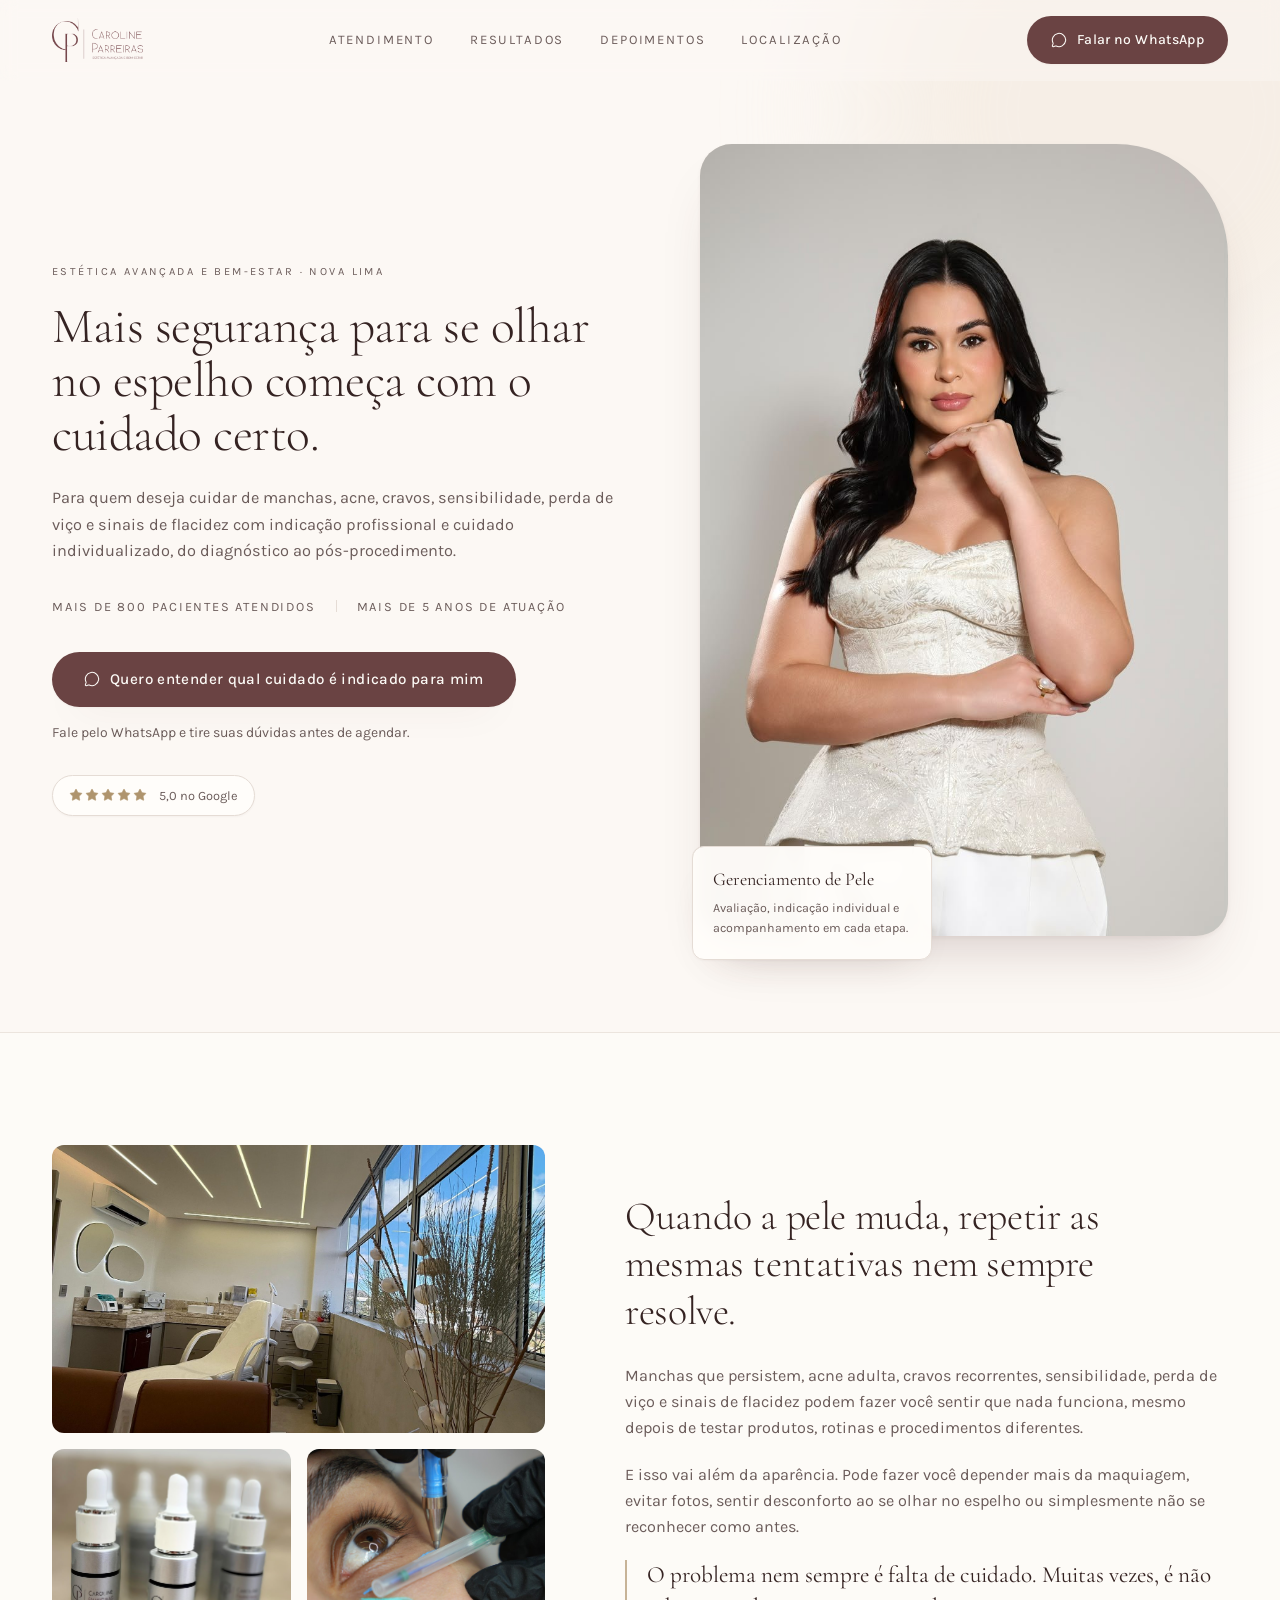
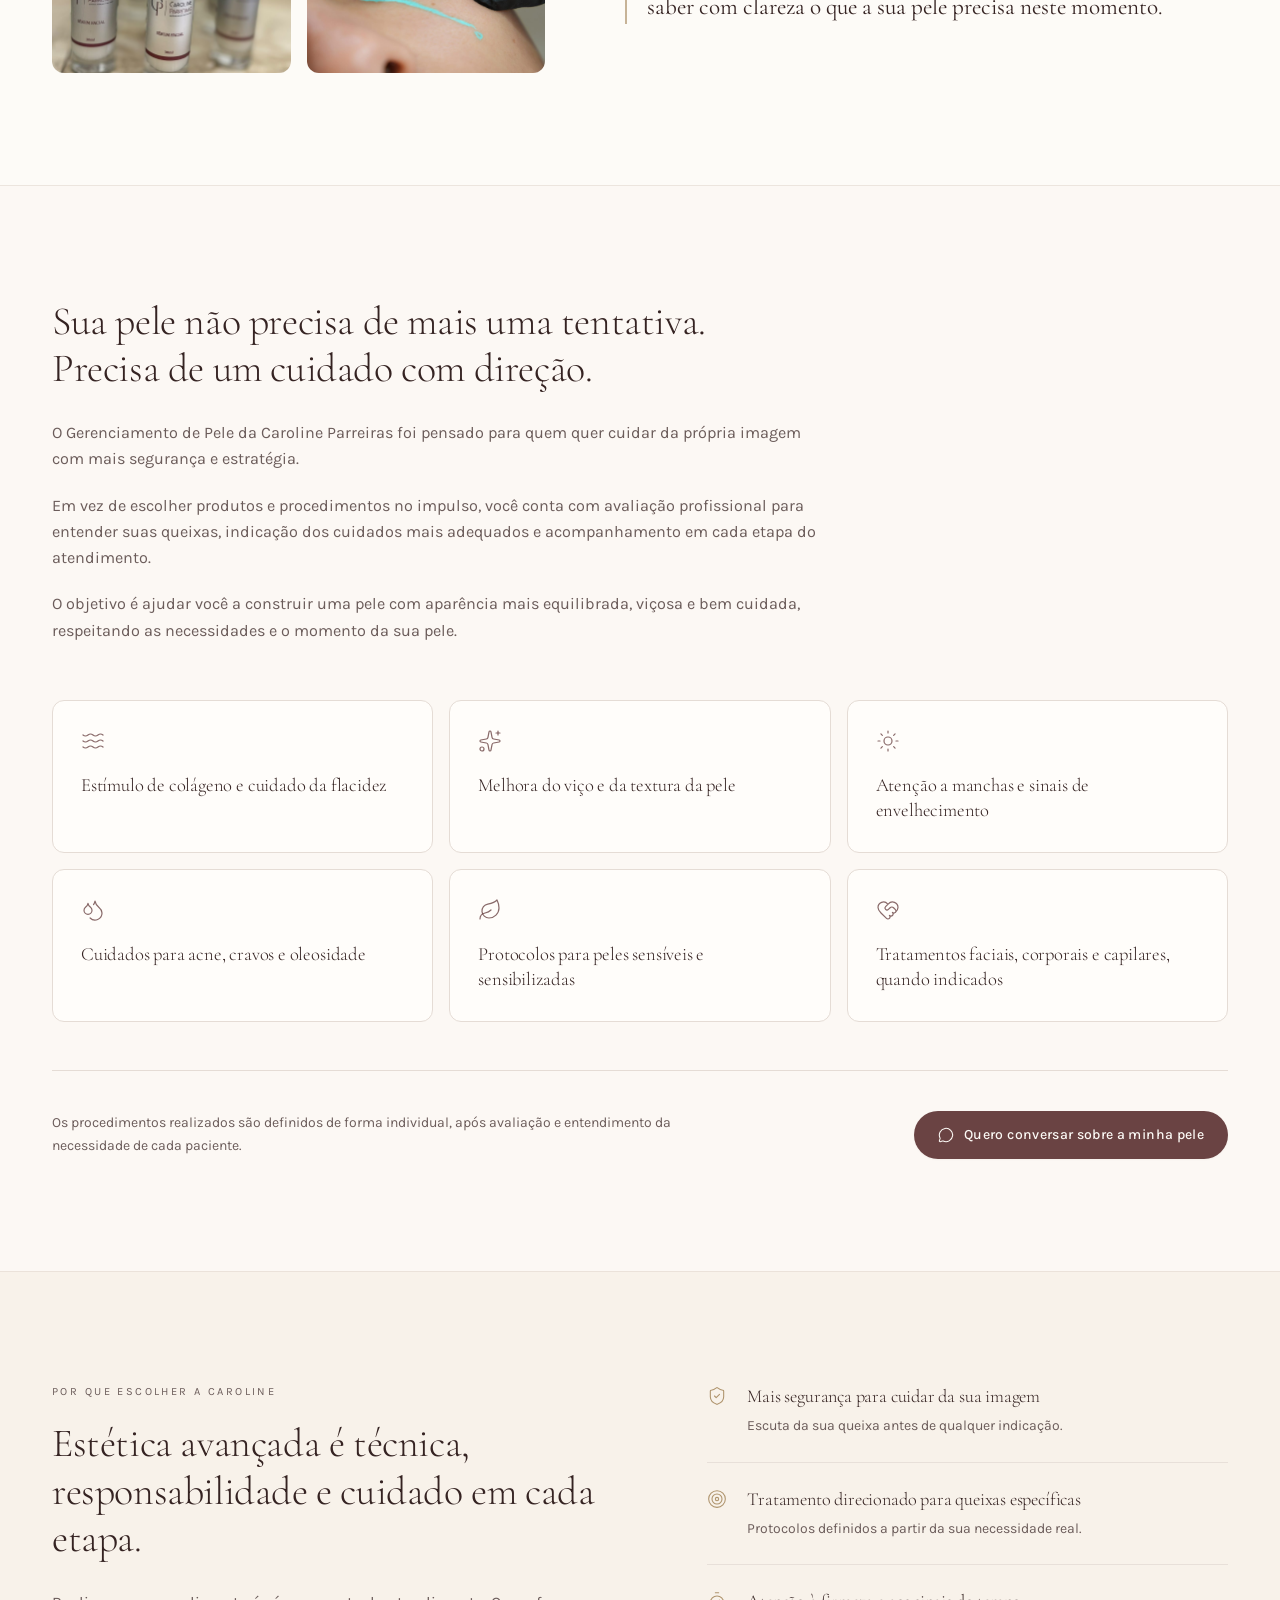
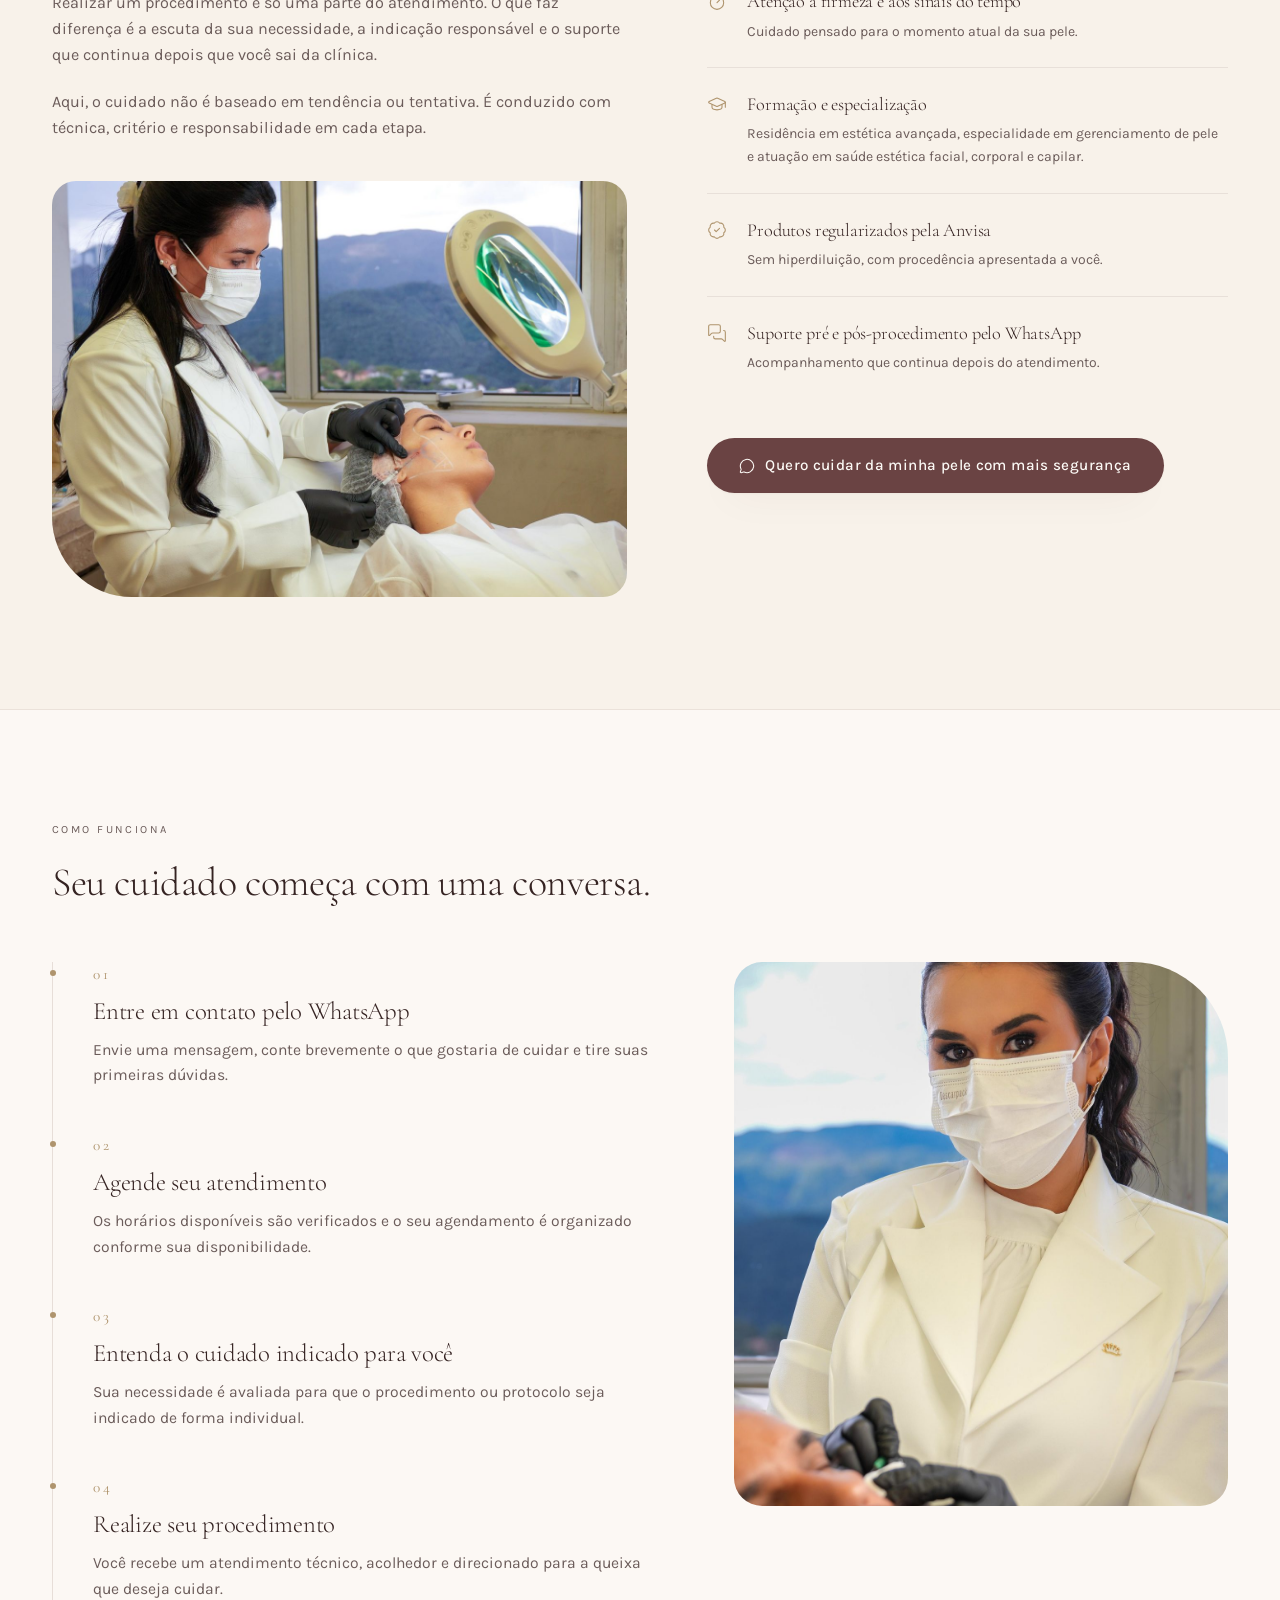
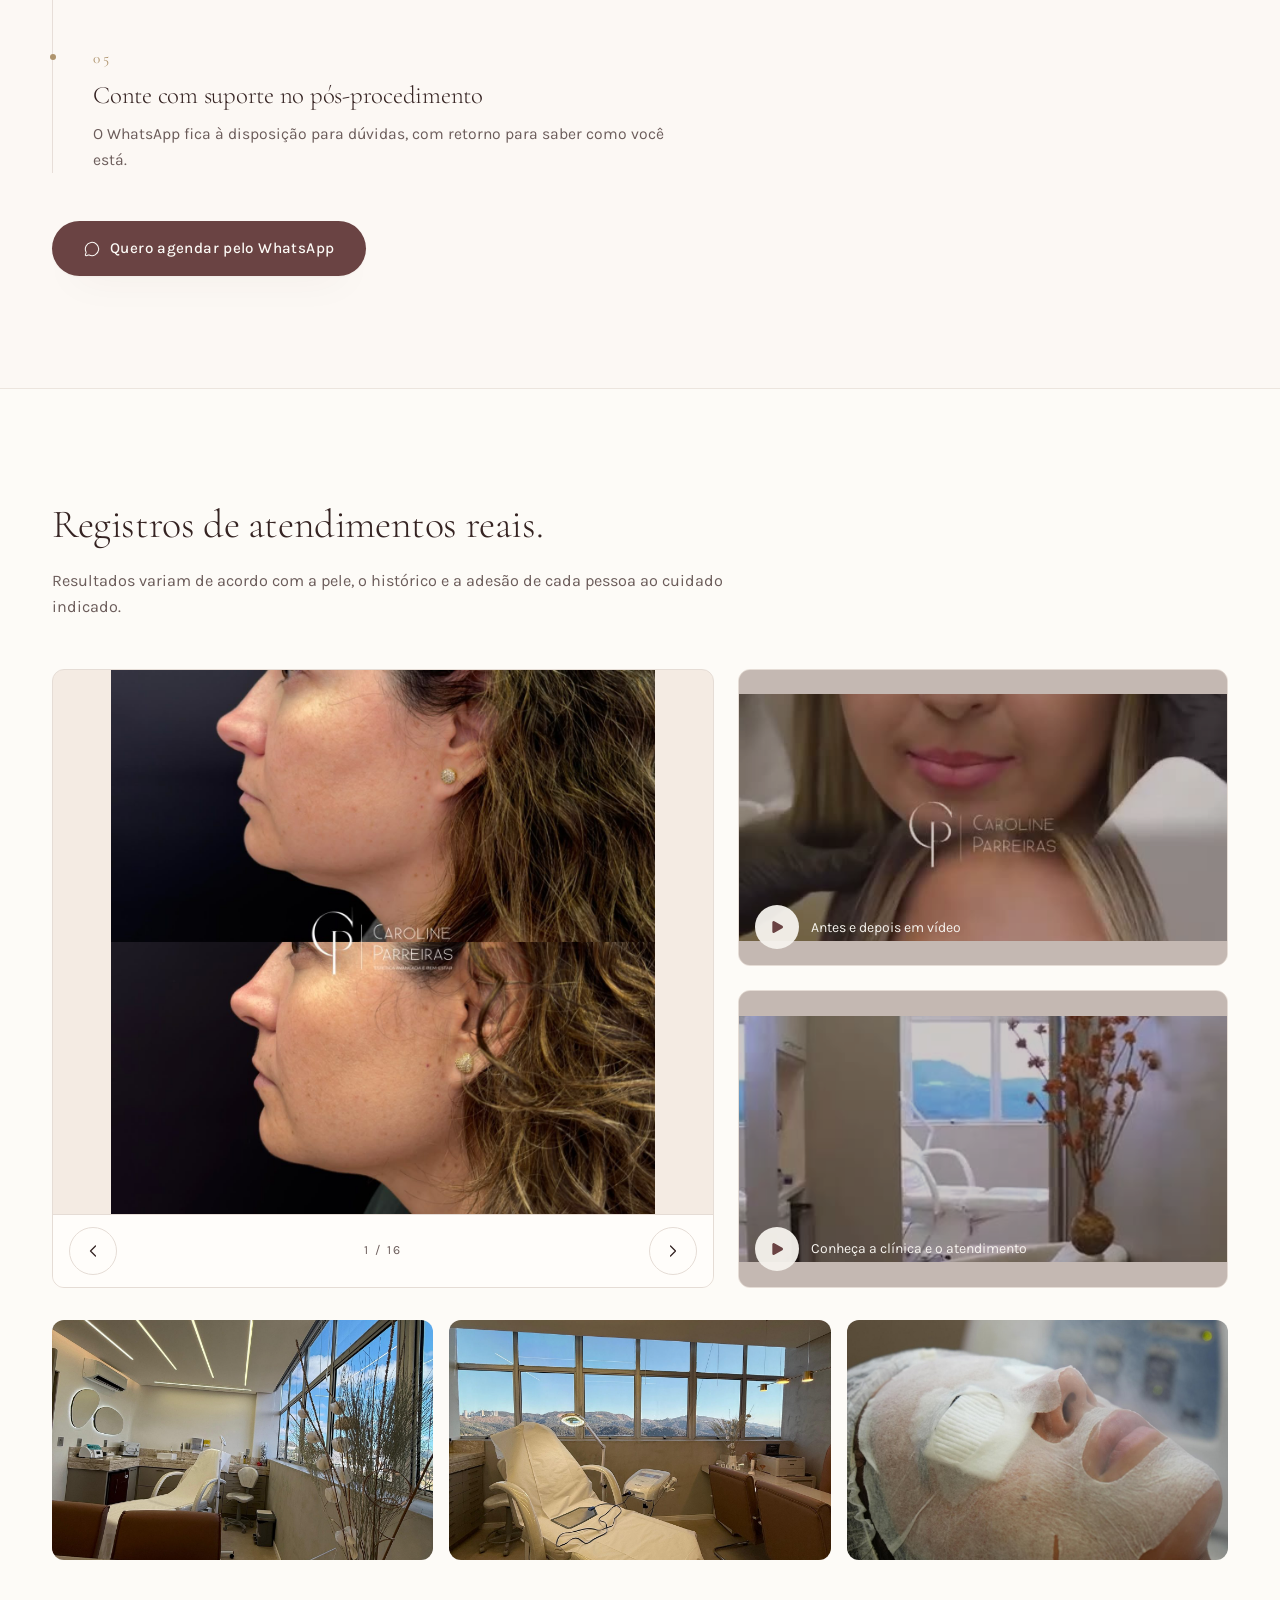
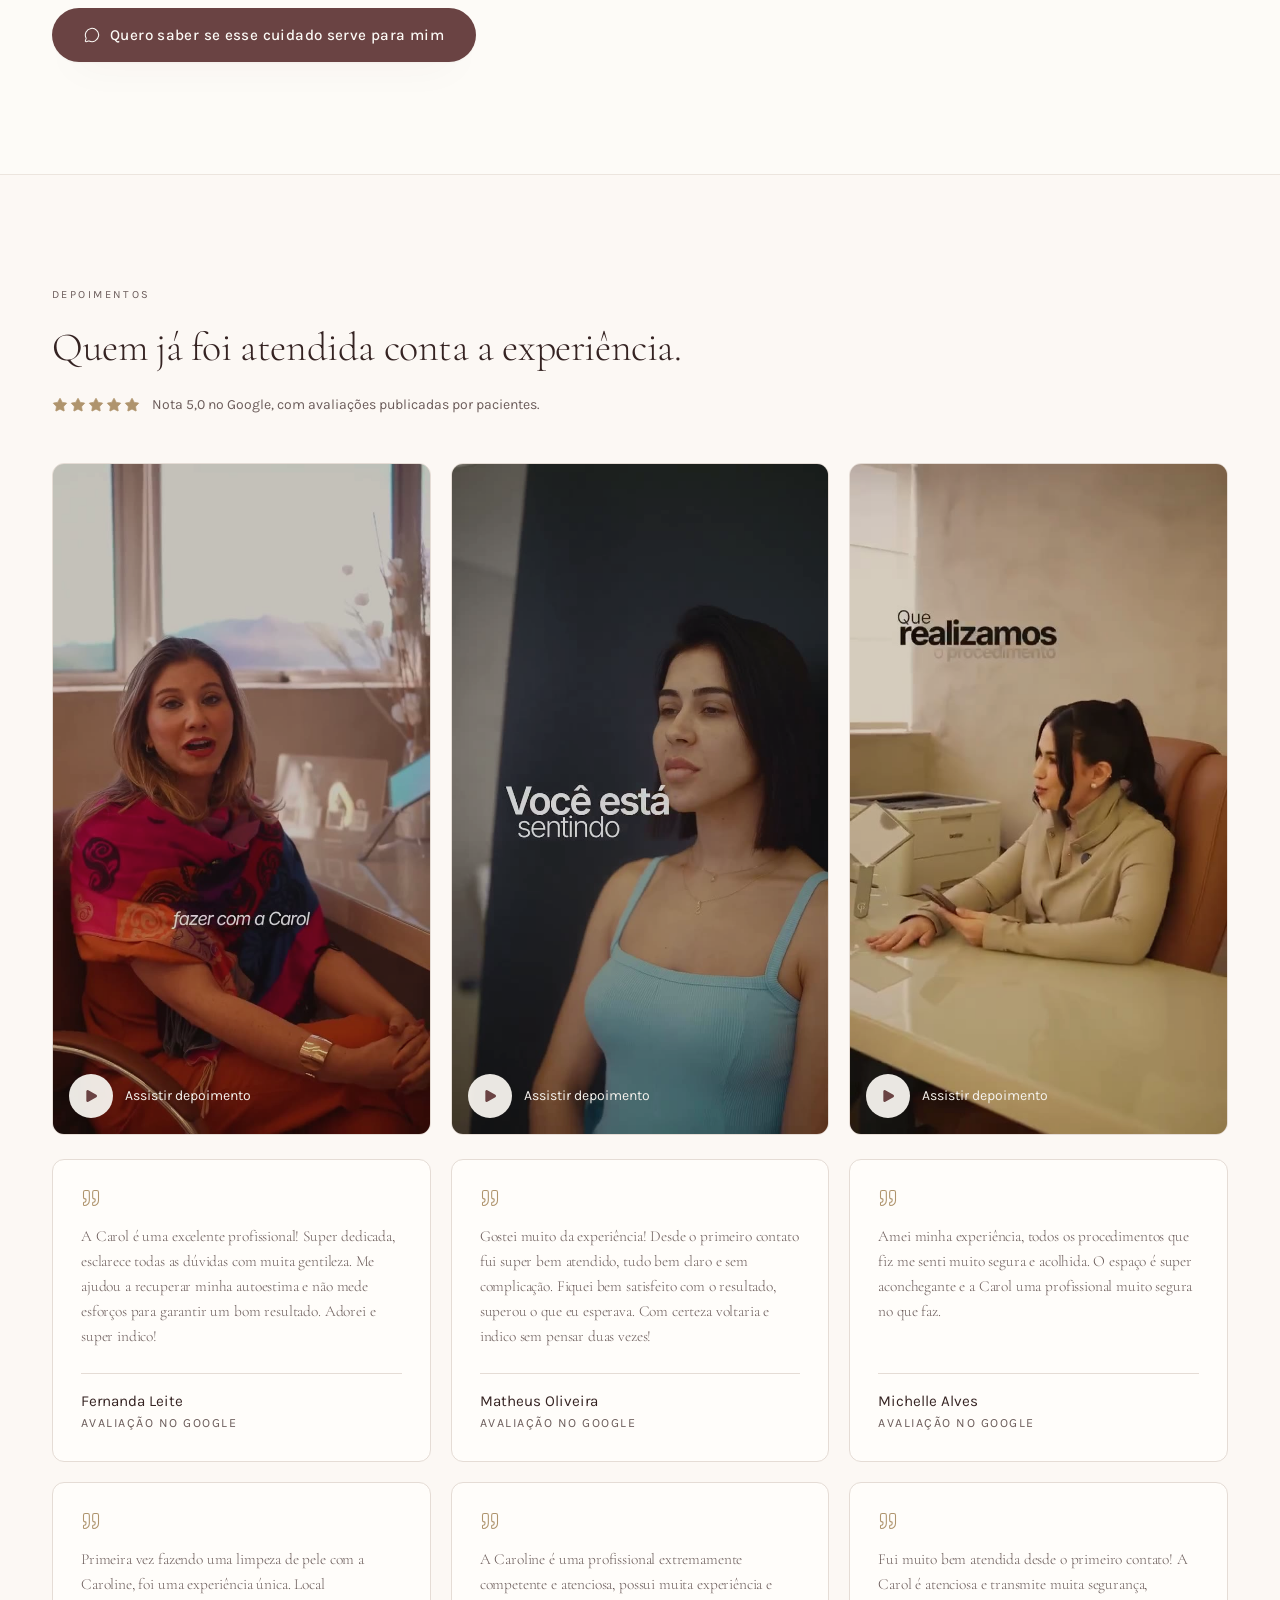
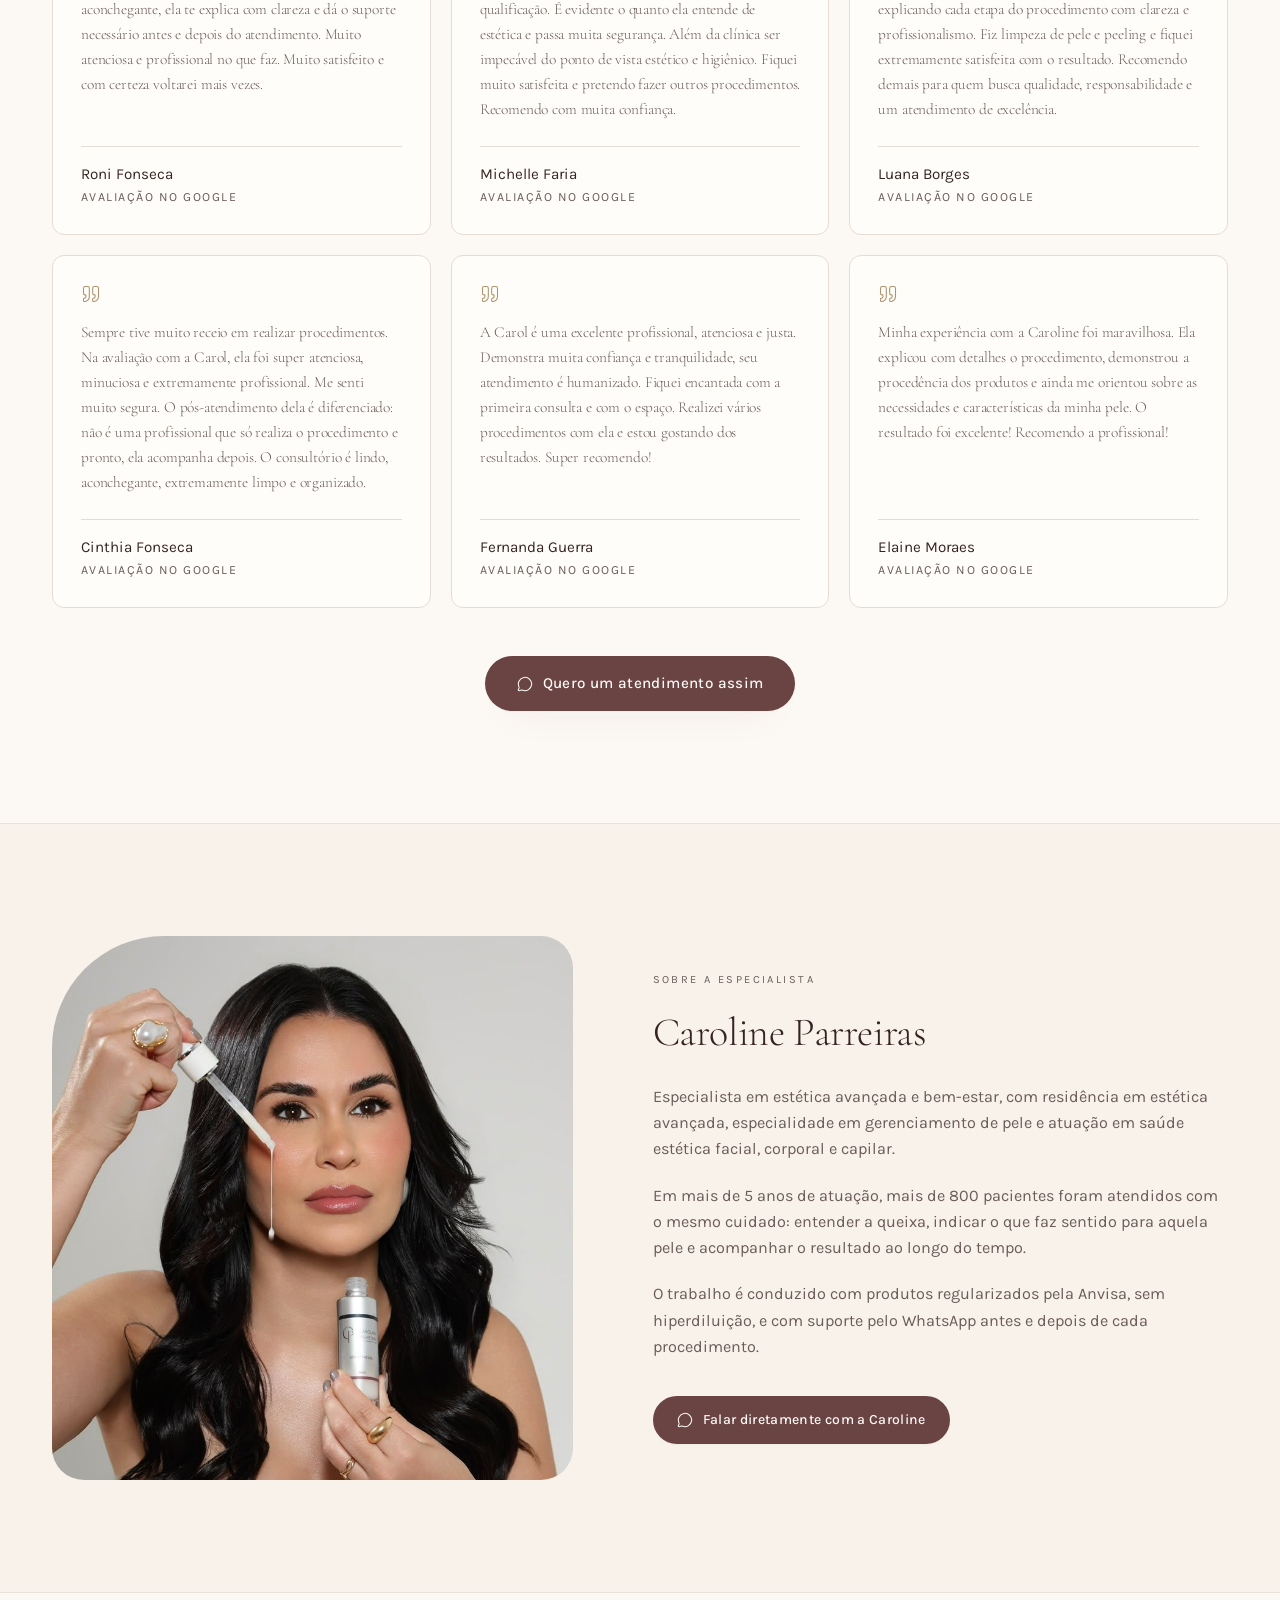
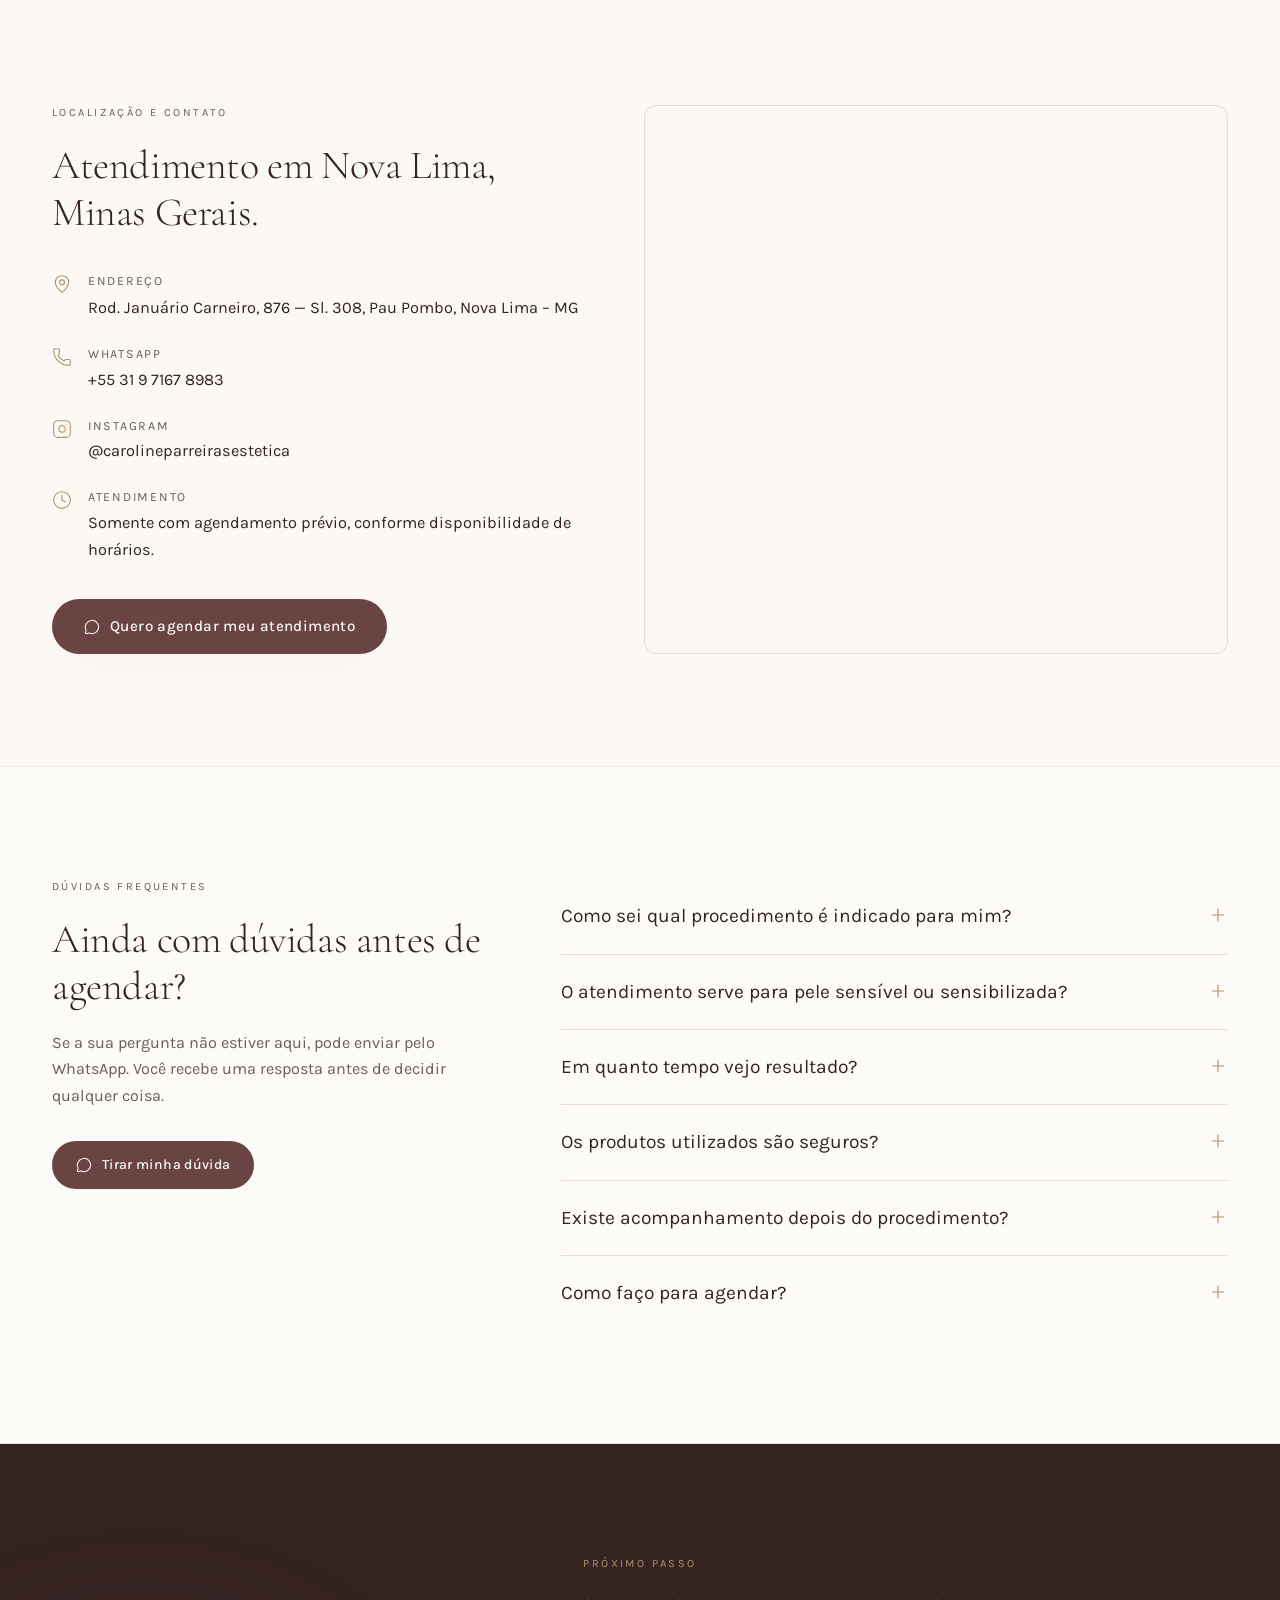
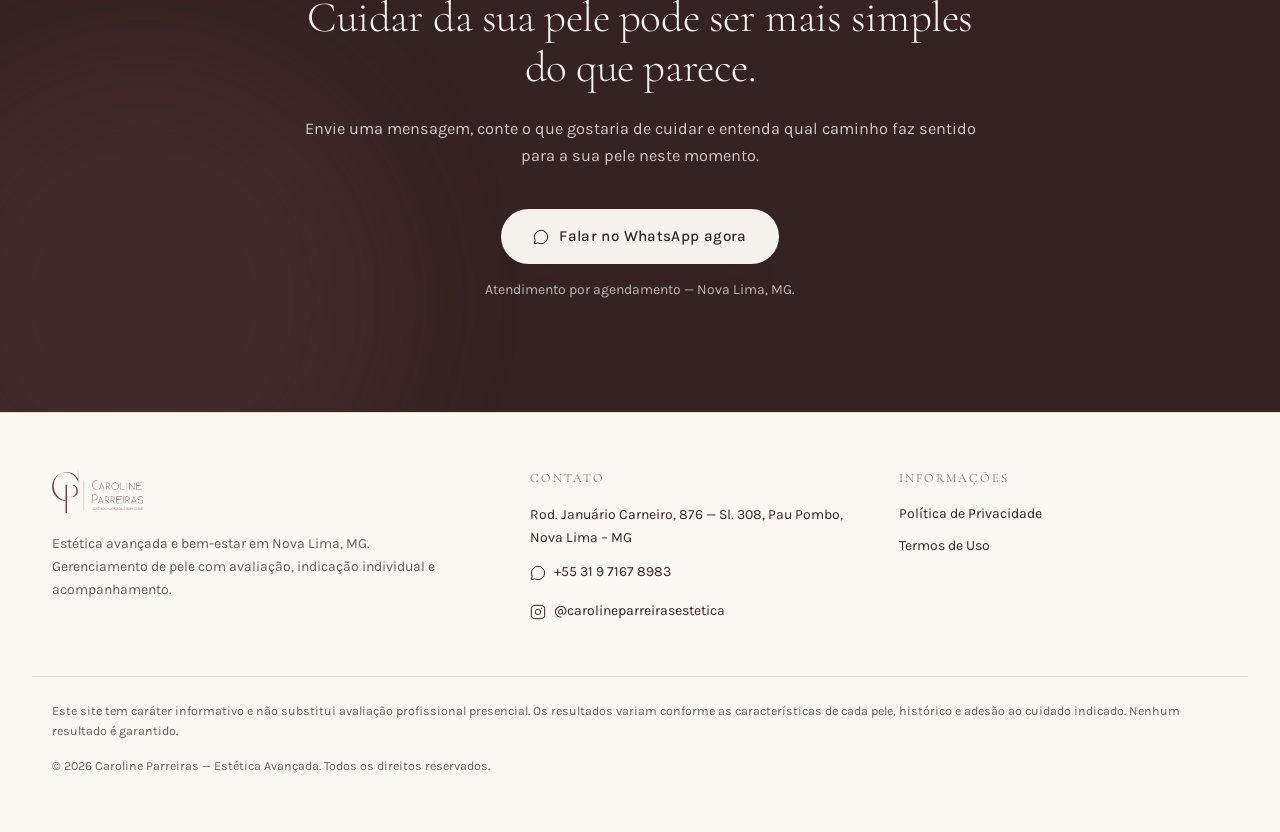
==== index.html @ 3bee8c23 "Add files via upload" ====
<!DOCTYPE html>
<html lang="pt-BR"><head><meta charset="utf-8"/><meta content="width=device-width, initial-scale=1" name="viewport"/><link as="image" href="assets/img/logo-dark.png" rel="preload"/><link as="image" href="assets/img/hero-caroline.jpg" rel="preload"/><link data-precedence="default" href="https://fonts.googleapis.com/css2?family=Cormorant+Garamond:ital,wght@0,300;0,400;0,500;0,600;1,400&amp;family=Karla:wght@300;400;500;600&amp;display=swap" rel="stylesheet"/><title>Caroline Parreiras — Estética Avançada em Nova Lima, MG</title><meta content="Caroline Parreiras — Estética Avançada" name="author"/><meta content="#faf7f4" name="theme-color"/><meta content="website" property="og:type"/><meta content="Caroline Parreiras — Estética Avançada" property="og:site_name"/><meta content="pt_BR" property="og:locale"/><meta content="summary_large_image" name="twitter:card"/><meta content="Gerenciamento de pele com avaliação profissional, indicação individual e acompanhamento. Manchas, acne, sensibilidade e flacidez em Nova Lima, MG." name="description"/><meta content="Caroline Parreiras — Estética Avançada em Nova Lima, MG" property="og:title"/><meta content="Gerenciamento de pele com avaliação profissional, indicação individual e acompanhamento. Manchas, acne, sensibilidade e flacidez em Nova Lima, MG." property="og:description"/><meta content="./" property="og:url"/><meta content="Caroline Parreiras — Estética Avançada em Nova Lima, MG" name="twitter:title"/><meta content="Gerenciamento de pele com avaliação profissional, indicação individual e acompanhamento. Manchas, acne, sensibilidade e flacidez em Nova Lima, MG." name="twitter:description"/><link href="favicon.png" rel="icon" type="image/png"/><link href="https://fonts.googleapis.com" rel="preconnect"/><link crossorigin="anonymous" href="https://fonts.gstatic.com" rel="preconnect"/><link href="./" rel="canonical"/><script type="application/ld+json">{"@context":"https://schema.org","@type":"HealthAndBeautyBusiness","name":"Caroline Parreiras — Estética Avançada","description":"Estética avançada e bem-estar em Nova Lima, MG. Gerenciamento de pele com avaliação, indicação individual e acompanhamento.","address":{"@type":"PostalAddress","streetAddress":"Rod. Januário Carneiro, 876 — Sl. 308","addressLocality":"Nova Lima","addressRegion":"MG","addressCountry":"BR"},"telephone":"+5531971678983","areaServed":"Nova Lima, Belo Horizonte e região","sameAs":["https://www.instagram.com/carolineparreirasestetica/"],"aggregateRating":{"@type":"AggregateRating","ratingValue":"5","bestRating":"5","reviewCount":"10"}}</script><script type="application/ld+json">{"@context":"https://schema.org","@type":"FAQPage","mainEntity":[{"@type":"Question","name":"Como sei qual procedimento é indicado para mim?","acceptedAnswer":{"@type":"Answer","text":"A indicação é feita após avaliação. Suas queixas, histórico e características da pele são analisados para que o cuidado seja definido de forma individual, e não por padrão."}},{"@type":"Question","name":"O atendimento serve para pele sensível ou sensibilizada?","acceptedAnswer":{"@type":"Answer","text":"Sim. Peles sensíveis ou sensibilizadas por produtos e procedimentos anteriores recebem protocolos específicos, com progressão respeitando a barreira cutânea."}},{"@type":"Question","name":"Em quanto tempo vejo resultado?","acceptedAnswer":{"@type":"Answer","text":"Depende da queixa, do tipo de pele e da adesão ao cuidado indicado. Alguns resultados aparecem já nas primeiras sessões, outros exigem um protocolo mais longo. Isso é explicado na avaliação, sem promessa de resultado."}},{"@type":"Question","name":"Os produtos utilizados são seguros?","acceptedAnswer":{"@type":"Answer","text":"São produtos regularizados pela Anvisa, sem hiperdiluição, e a procedência é apresentada a você durante o atendimento."}},{"@type":"Question","name":"Existe acompanhamento depois do procedimento?","acceptedAnswer":{"@type":"Answer","text":"Sim. O suporte pelo WhatsApp fica disponível para dúvidas no pré e no pós-procedimento, com retorno para saber como está a sua pele."}},{"@type":"Question","name":"Como faço para agendar?","acceptedAnswer":{"@type":"Answer","text":"O agendamento é feito pelo WhatsApp. Você envia uma mensagem, conta o que gostaria de cuidar e recebe as opções de horário disponíveis."}}]}</script><link href="css/styles.css" rel="stylesheet"/>
<!-- ============================================================
         RASTREAMENTO (opcional) — cole aqui seus códigos:
         Google Tag Manager, GA4 (gtag.js) e/ou Meta Pixel.
         Os eventos "whatsapp_click" e "video_open" já são enviados
         automaticamente para dataLayer / gtag / fbq por js/main.js.
         ============================================================ -->
</head><body><!--$--><div class="min-h-screen bg-background"><header class="fixed inset-x-0 top-0 z-50 transition-all duration-500 border-b border-transparent bg-background/40 backdrop-blur-sm" data-header=""><div class="container-lp grid grid-cols-[minmax(0,1fr)_auto] items-center gap-4 py-3 md:py-4 lg:flex lg:justify-between"><a aria-label="Caroline Parreiras — início" class="flex min-w-0 items-center" href="#topo"><img alt="Logotipo Caroline Parreiras — Estética Avançada e Bem-estar" class="h-9 w-auto md:h-11" height="578" src="assets/img/logo-dark.png" width="1200"/></a><nav aria-label="Navegação principal" class="hidden items-center gap-9 lg:flex"><a class="text-[0.82rem] tracking-[0.14em] uppercase text-muted-foreground transition-colors hover:text-primary" href="#atendimento">Atendimento</a><a class="text-[0.82rem] tracking-[0.14em] uppercase text-muted-foreground transition-colors hover:text-primary" href="#resultados">Resultados</a><a class="text-[0.82rem] tracking-[0.14em] uppercase text-muted-foreground transition-colors hover:text-primary" href="#depoimentos">Depoimentos</a><a class="text-[0.82rem] tracking-[0.14em] uppercase text-muted-foreground transition-colors hover:text-primary" href="#localizacao">Localização</a></nav><div class="hidden lg:block"><a class="group inline-flex min-h-12 items-center justify-center gap-2.5 rounded-full text-center font-medium tracking-wide transition-all duration-500 focus-visible:outline-2 focus-visible:outline-offset-4 focus-visible:outline-primary px-6 py-3 text-sm bg-primary text-primary-foreground shadow-soft hover:-translate-y-0.5 hover:bg-primary/92 hover:shadow-lift" data-track="whatsapp" href="https://wa.me/5531971678983?text=Ol%C3%A1%2C%20Caroline!%20Vim%20pelo%20site%20e%20gostaria%20de%20entender%20qual%20cuidado%20%C3%A9%20indicado%20para%20a%20minha%20pele." rel="noopener noreferrer" target="_blank"><svg aria-hidden="true" class="lucide lucide-message-circle size-4 shrink-0" fill="none" height="24" stroke="currentColor" stroke-linecap="round" stroke-linejoin="round" stroke-width="1.6" viewbox="0 0 24 24" width="24" xmlns="http://www.w3.org/2000/svg"><path d="M2.992 16.342a2 2 0 0 1 .094 1.167l-1.065 3.29a1 1 0 0 0 1.236 1.168l3.413-.998a2 2 0 0 1 1.099.092 10 10 0 1 0-4.777-4.719"></path></svg><span>Falar no WhatsApp</span></a></div><div class="flex items-center gap-2 lg:hidden"><a class="group inline-flex min-h-12 items-center justify-center gap-2.5 rounded-full text-center font-medium tracking-wide transition-all duration-500 focus-visible:outline-2 focus-visible:outline-offset-4 focus-visible:outline-primary py-3 bg-primary text-primary-foreground shadow-soft hover:-translate-y-0.5 hover:bg-primary/92 hover:shadow-lift px-4 text-[0.8rem]" data-track="whatsapp" href="https://wa.me/5531971678983?text=Ol%C3%A1%2C%20Caroline!%20Vim%20pelo%20site%20e%20gostaria%20de%20entender%20qual%20cuidado%20%C3%A9%20indicado%20para%20a%20minha%20pele." rel="noopener noreferrer" target="_blank"><span>WhatsApp</span></a><button aria-controls="menu-mobile" aria-expanded="false" aria-label="Abrir menu" class="grid size-12 shrink-0 place-items-center rounded-full border border-border text-foreground transition-colors hover:bg-secondary" data-menu-toggle="" type="button"><svg aria-hidden="true" class="lucide lucide-menu size-5" fill="none" height="24" stroke="currentColor" stroke-linecap="round" stroke-linejoin="round" stroke-width="1.5" viewbox="0 0 24 24" width="24" xmlns="http://www.w3.org/2000/svg"><path d="M4 5h16"></path><path d="M4 12h16"></path><path d="M4 19h16"></path></svg></button></div></div><div class="border-t border-border bg-background lg:hidden" data-menu="" hidden="" id="menu-mobile"><nav aria-label="Navegação mobile" class="container-lp flex flex-col py-2"><a class="min-h-12 border-b border-border/60 py-3.5 text-sm tracking-[0.12em] uppercase text-muted-foreground last:border-none" href="#atendimento">Atendimento</a><a class="min-h-12 border-b border-border/60 py-3.5 text-sm tracking-[0.12em] uppercase text-muted-foreground last:border-none" href="#resultados">Resultados</a><a class="min-h-12 border-b border-border/60 py-3.5 text-sm tracking-[0.12em] uppercase text-muted-foreground last:border-none" href="#depoimentos">Depoimentos</a><a class="min-h-12 border-b border-border/60 py-3.5 text-sm tracking-[0.12em] uppercase text-muted-foreground last:border-none" href="#localizacao">Localização</a></nav></div></header><main><section class="relative overflow-hidden pt-28 pb-16 md:pt-36 md:pb-24" id="topo"><div aria-hidden="true" class="pointer-events-none absolute -top-40 -right-32 size-[34rem] rounded-full bg-champagne/60 blur-3xl"></div><div class="container-lp relative grid items-center gap-12 lg:grid-cols-[1.05fr_0.95fr] lg:gap-16"><div class="reveal max-w-xl" data-visible="false" style="transition-delay:0ms"><p class="eyebrow">Estética avançada e bem-estar · Nova Lima</p><h1 class="mt-5 text-[2.05rem] leading-[1.12] text-ink md:text-[3.1rem] md:leading-[1.08]">Mais segurança para se olhar no espelho começa com o cuidado certo.</h1><p class="mt-6 text-[1.02rem] leading-relaxed text-muted-foreground">Para quem deseja cuidar de manchas, acne, cravos, sensibilidade, perda de viço e sinais de flacidez com indicação profissional e cuidado individualizado, do diagnóstico ao pós-procedimento.</p><div class="mt-8 flex flex-wrap items-center gap-x-5 gap-y-2 text-[0.8rem] tracking-[0.14em] uppercase text-muted-foreground"><span>Mais de 800 pacientes atendidos</span><span aria-hidden="true" class="hidden h-3 w-px bg-border sm:block"></span><span>Mais de 5 anos de atuação</span></div><div class="mt-9 flex flex-col items-start gap-4"><a class="group inline-flex min-h-12 items-center justify-center gap-2.5 rounded-full text-center font-medium tracking-wide transition-all duration-500 focus-visible:outline-2 focus-visible:outline-offset-4 focus-visible:outline-primary px-8 py-4 text-[0.95rem] bg-primary text-primary-foreground shadow-soft hover:-translate-y-0.5 hover:bg-primary/92 hover:shadow-lift" data-track="whatsapp" href="https://wa.me/5531971678983?text=Ol%C3%A1%2C%20Caroline!%20Vim%20pelo%20site%20e%20gostaria%20de%20entender%20qual%20cuidado%20%C3%A9%20indicado%20para%20a%20minha%20pele." rel="noopener noreferrer" target="_blank"><svg aria-hidden="true" class="lucide lucide-message-circle size-4 shrink-0" fill="none" height="24" stroke="currentColor" stroke-linecap="round" stroke-linejoin="round" stroke-width="1.6" viewbox="0 0 24 24" width="24" xmlns="http://www.w3.org/2000/svg"><path d="M2.992 16.342a2 2 0 0 1 .094 1.167l-1.065 3.29a1 1 0 0 0 1.236 1.168l3.413-.998a2 2 0 0 1 1.099.092 10 10 0 1 0-4.777-4.719"></path></svg><span>Quero entender qual cuidado é indicado para mim</span></a><p class="text-sm text-muted-foreground">Fale pelo WhatsApp e tire suas dúvidas antes de agendar.</p></div><div class="mt-8 inline-flex items-center gap-3 rounded-full border border-border bg-card px-4 py-2.5 shadow-soft"><span aria-hidden="true" class="flex items-center gap-0.5"><svg aria-hidden="true" class="lucide lucide-star size-3.5 fill-gold text-gold" fill="none" height="24" stroke="currentColor" stroke-linecap="round" stroke-linejoin="round" stroke-width="1" viewbox="0 0 24 24" width="24" xmlns="http://www.w3.org/2000/svg"><path d="M11.525 2.295a.53.53 0 0 1 .95 0l2.31 4.679a2.123 2.123 0 0 0 1.595 1.16l5.166.756a.53.53 0 0 1 .294.904l-3.736 3.638a2.123 2.123 0 0 0-.611 1.878l.882 5.14a.53.53 0 0 1-.771.56l-4.618-2.428a2.122 2.122 0 0 0-1.973 0L6.396 21.01a.53.53 0 0 1-.77-.56l.881-5.139a2.122 2.122 0 0 0-.611-1.879L2.16 9.795a.53.53 0 0 1 .294-.906l5.165-.755a2.122 2.122 0 0 0 1.597-1.16z"></path></svg><svg aria-hidden="true" class="lucide lucide-star size-3.5 fill-gold text-gold" fill="none" height="24" stroke="currentColor" stroke-linecap="round" stroke-linejoin="round" stroke-width="1" viewbox="0 0 24 24" width="24" xmlns="http://www.w3.org/2000/svg"><path d="M11.525 2.295a.53.53 0 0 1 .95 0l2.31 4.679a2.123 2.123 0 0 0 1.595 1.16l5.166.756a.53.53 0 0 1 .294.904l-3.736 3.638a2.123 2.123 0 0 0-.611 1.878l.882 5.14a.53.53 0 0 1-.771.56l-4.618-2.428a2.122 2.122 0 0 0-1.973 0L6.396 21.01a.53.53 0 0 1-.77-.56l.881-5.139a2.122 2.122 0 0 0-.611-1.879L2.16 9.795a.53.53 0 0 1 .294-.906l5.165-.755a2.122 2.122 0 0 0 1.597-1.16z"></path></svg><svg aria-hidden="true" class="lucide lucide-star size-3.5 fill-gold text-gold" fill="none" height="24" stroke="currentColor" stroke-linecap="round" stroke-linejoin="round" stroke-width="1" viewbox="0 0 24 24" width="24" xmlns="http://www.w3.org/2000/svg"><path d="M11.525 2.295a.53.53 0 0 1 .95 0l2.31 4.679a2.123 2.123 0 0 0 1.595 1.16l5.166.756a.53.53 0 0 1 .294.904l-3.736 3.638a2.123 2.123 0 0 0-.611 1.878l.882 5.14a.53.53 0 0 1-.771.56l-4.618-2.428a2.122 2.122 0 0 0-1.973 0L6.396 21.01a.53.53 0 0 1-.77-.56l.881-5.139a2.122 2.122 0 0 0-.611-1.879L2.16 9.795a.53.53 0 0 1 .294-.906l5.165-.755a2.122 2.122 0 0 0 1.597-1.16z"></path></svg><svg aria-hidden="true" class="lucide lucide-star size-3.5 fill-gold text-gold" fill="none" height="24" stroke="currentColor" stroke-linecap="round" stroke-linejoin="round" stroke-width="1" viewbox="0 0 24 24" width="24" xmlns="http://www.w3.org/2000/svg"><path d="M11.525 2.295a.53.53 0 0 1 .95 0l2.31 4.679a2.123 2.123 0 0 0 1.595 1.16l5.166.756a.53.53 0 0 1 .294.904l-3.736 3.638a2.123 2.123 0 0 0-.611 1.878l.882 5.14a.53.53 0 0 1-.771.56l-4.618-2.428a2.122 2.122 0 0 0-1.973 0L6.396 21.01a.53.53 0 0 1-.77-.56l.881-5.139a2.122 2.122 0 0 0-.611-1.879L2.16 9.795a.53.53 0 0 1 .294-.906l5.165-.755a2.122 2.122 0 0 0 1.597-1.16z"></path></svg><svg aria-hidden="true" class="lucide lucide-star size-3.5 fill-gold text-gold" fill="none" height="24" stroke="currentColor" stroke-linecap="round" stroke-linejoin="round" stroke-width="1" viewbox="0 0 24 24" width="24" xmlns="http://www.w3.org/2000/svg"><path d="M11.525 2.295a.53.53 0 0 1 .95 0l2.31 4.679a2.123 2.123 0 0 0 1.595 1.16l5.166.756a.53.53 0 0 1 .294.904l-3.736 3.638a2.123 2.123 0 0 0-.611 1.878l.882 5.14a.53.53 0 0 1-.771.56l-4.618-2.428a2.122 2.122 0 0 0-1.973 0L6.396 21.01a.53.53 0 0 1-.77-.56l.881-5.139a2.122 2.122 0 0 0-.611-1.879L2.16 9.795a.53.53 0 0 1 .294-.906l5.165-.755a2.122 2.122 0 0 0 1.597-1.16z"></path></svg></span><span class="text-[0.8rem] text-muted-foreground"><span class="sr-only">Avaliação </span>5,0<!-- --> no Google</span></div></div><div class="reveal relative" data-visible="false" style="transition-delay:120ms"><div class="relative overflow-hidden rounded-[2rem] rounded-tr-[7rem] bg-secondary shadow-lift"><img alt="Caroline Parreiras, especialista em estética avançada, em sua clínica em Nova Lima" class="h-full w-full object-cover transition-transform duration-[1600ms] ease-out hover:scale-[1.03]" height="1280" src="assets/img/hero-caroline.jpg" width="854"/></div><div class="absolute -bottom-6 -left-2 hidden max-w-[15rem] rounded-2xl border border-border bg-card/95 p-5 shadow-soft backdrop-blur-sm sm:block"><p class="font-serif text-lg leading-snug text-ink">Gerenciamento de Pele</p><p class="mt-1.5 text-[0.78rem] leading-relaxed text-muted-foreground">Avaliação, indicação individual e acompanhamento em cada etapa.</p></div></div></div></section><section class="border-y border-border/70 bg-card/60 py-20 md:py-28"><div class="container-lp grid gap-12 lg:grid-cols-[0.9fr_1.1fr] lg:items-center lg:gap-20"><div class="reveal order-2 grid grid-cols-2 gap-4 lg:order-1" data-visible="false" style="transition-delay:0ms"><div class="col-span-2 overflow-hidden rounded-2xl"><img alt="Sala de atendimento da clínica de estética avançada em Nova Lima" class="h-64 w-full object-cover transition-transform duration-[1400ms] hover:scale-[1.04] md:h-72" height="1280" loading="lazy" src="assets/img/ambiente-2.jpg" width="960"/></div><div class="overflow-hidden rounded-2xl"><img alt="Séruns faciais da linha Caroline Parreiras utilizados nos protocolos" class="h-44 w-full object-cover transition-transform duration-[1400ms] hover:scale-[1.04] md:h-56" height="1536" loading="lazy" src="assets/img/produtos-4.jpg" width="1024"/></div><div class="overflow-hidden rounded-2xl"><img alt="Procedimento estético facial realizado com técnica e precisão" class="h-44 w-full object-cover transition-transform duration-[1400ms] hover:scale-[1.04] md:h-56" height="1600" loading="lazy" src="assets/img/procedimento-5.jpg" width="1200"/></div></div><div class="reveal order-1 lg:order-2" data-visible="false" style="transition-delay:100ms"><h2 class="max-w-xl text-[1.75rem] leading-[1.18] text-ink md:text-[2.5rem]">Quando a pele muda, repetir as mesmas tentativas nem sempre resolve.</h2><div class="mt-7 space-y-5 text-[1.01rem] leading-relaxed text-muted-foreground"><p>Manchas que persistem, acne adulta, cravos recorrentes, sensibilidade, perda de viço e sinais de flacidez podem fazer você sentir que nada funciona, mesmo depois de testar produtos, rotinas e procedimentos diferentes.</p><p>E isso vai além da aparência. Pode fazer você depender mais da maquiagem, evitar fotos, sentir desconforto ao se olhar no espelho ou simplesmente não se reconhecer como antes.</p><p class="border-l-2 border-gold/70 pl-5 font-serif text-[1.28rem] leading-snug text-ink md:text-[1.45rem]">O problema nem sempre é falta de cuidado. Muitas vezes, é não saber com clareza o que a sua pele precisa neste momento.</p></div></div></div></section><section class="py-20 md:py-28" id="atendimento"><div class="container-lp"><div class="reveal max-w-3xl" data-visible="false" style="transition-delay:0ms"><h2 class="text-[1.75rem] leading-[1.18] text-ink md:text-[2.5rem]">Sua pele não precisa de mais uma tentativa. Precisa de um cuidado com direção.</h2><div class="mt-7 space-y-5 text-[1.01rem] leading-relaxed text-muted-foreground"><p>O Gerenciamento de Pele da Caroline Parreiras foi pensado para quem quer cuidar da própria imagem com mais segurança e estratégia.</p><p>Em vez de escolher produtos e procedimentos no impulso, você conta com avaliação profissional para entender suas queixas, indicação dos cuidados mais adequados e acompanhamento em cada etapa do atendimento.</p><p>O objetivo é ajudar você a construir uma pele com aparência mais equilibrada, viçosa e bem cuidada, respeitando as necessidades e o momento da sua pele.</p></div></div><ul class="mt-14 grid gap-4 sm:grid-cols-2 lg:grid-cols-3"><li class="reveal" data-visible="false" style="transition-delay:0ms"><div class="group h-full rounded-2xl border border-border bg-card p-7 transition-all duration-500 hover:-translate-y-1 hover:border-gold/45 hover:shadow-soft"><svg aria-hidden="true" class="lucide lucide-waves size-6 text-primary/80 transition-colors group-hover:text-gold" fill="none" height="24" stroke="currentColor" stroke-linecap="round" stroke-linejoin="round" stroke-width="1.2" viewbox="0 0 24 24" width="24" xmlns="http://www.w3.org/2000/svg"><path d="M2 6c.6.5 1.2 1 2.5 1C7 7 7 5 9.5 5c2.6 0 2.4 2 5 2 2.5 0 2.5-2 5-2 1.3 0 1.9.5 2.5 1"></path><path d="M2 12c.6.5 1.2 1 2.5 1 2.5 0 2.5-2 5-2 2.6 0 2.4 2 5 2 2.5 0 2.5-2 5-2 1.3 0 1.9.5 2.5 1"></path><path d="M2 18c.6.5 1.2 1 2.5 1 2.5 0 2.5-2 5-2 2.6 0 2.4 2 5 2 2.5 0 2.5-2 5-2 1.3 0 1.9.5 2.5 1"></path></svg><h3 class="mt-5 text-[1.16rem] leading-snug text-ink">Estímulo de colágeno e cuidado da flacidez</h3></div></li><li class="reveal" data-visible="false" style="transition-delay:70ms"><div class="group h-full rounded-2xl border border-border bg-card p-7 transition-all duration-500 hover:-translate-y-1 hover:border-gold/45 hover:shadow-soft"><svg aria-hidden="true" class="lucide lucide-sparkles size-6 text-primary/80 transition-colors group-hover:text-gold" fill="none" height="24" stroke="currentColor" stroke-linecap="round" stroke-linejoin="round" stroke-width="1.2" viewbox="0 0 24 24" width="24" xmlns="http://www.w3.org/2000/svg"><path d="M11.017 2.814a1 1 0 0 1 1.966 0l1.051 5.558a2 2 0 0 0 1.594 1.594l5.558 1.051a1 1 0 0 1 0 1.966l-5.558 1.051a2 2 0 0 0-1.594 1.594l-1.051 5.558a1 1 0 0 1-1.966 0l-1.051-5.558a2 2 0 0 0-1.594-1.594l-5.558-1.051a1 1 0 0 1 0-1.966l5.558-1.051a2 2 0 0 0 1.594-1.594z"></path><path d="M20 2v4"></path><path d="M22 4h-4"></path><circle cx="4" cy="20" r="2"></circle></svg><h3 class="mt-5 text-[1.16rem] leading-snug text-ink">Melhora do viço e da textura da pele</h3></div></li><li class="reveal" data-visible="false" style="transition-delay:140ms"><div class="group h-full rounded-2xl border border-border bg-card p-7 transition-all duration-500 hover:-translate-y-1 hover:border-gold/45 hover:shadow-soft"><svg aria-hidden="true" class="lucide lucide-sun size-6 text-primary/80 transition-colors group-hover:text-gold" fill="none" height="24" stroke="currentColor" stroke-linecap="round" stroke-linejoin="round" stroke-width="1.2" viewbox="0 0 24 24" width="24" xmlns="http://www.w3.org/2000/svg"><circle cx="12" cy="12" r="4"></circle><path d="M12 2v2"></path><path d="M12 20v2"></path><path d="m4.93 4.93 1.41 1.41"></path><path d="m17.66 17.66 1.41 1.41"></path><path d="M2 12h2"></path><path d="M20 12h2"></path><path d="m6.34 17.66-1.41 1.41"></path><path d="m19.07 4.93-1.41 1.41"></path></svg><h3 class="mt-5 text-[1.16rem] leading-snug text-ink">Atenção a manchas e sinais de envelhecimento</h3></div></li><li class="reveal" data-visible="false" style="transition-delay:210ms"><div class="group h-full rounded-2xl border border-border bg-card p-7 transition-all duration-500 hover:-translate-y-1 hover:border-gold/45 hover:shadow-soft"><svg aria-hidden="true" class="lucide lucide-droplets size-6 text-primary/80 transition-colors group-hover:text-gold" fill="none" height="24" stroke="currentColor" stroke-linecap="round" stroke-linejoin="round" stroke-width="1.2" viewbox="0 0 24 24" width="24" xmlns="http://www.w3.org/2000/svg"><path d="M7 16.3c2.2 0 4-1.83 4-4.05 0-1.16-.57-2.26-1.71-3.19S7.29 6.75 7 5.3c-.29 1.45-1.14 2.84-2.29 3.76S3 11.1 3 12.25c0 2.22 1.8 4.05 4 4.05z"></path><path d="M12.56 6.6A10.97 10.97 0 0 0 14 3.02c.5 2.5 2 4.9 4 6.5s3 3.5 3 5.5a6.98 6.98 0 0 1-11.91 4.97"></path></svg><h3 class="mt-5 text-[1.16rem] leading-snug text-ink">Cuidados para acne, cravos e oleosidade</h3></div></li><li class="reveal" data-visible="false" style="transition-delay:280ms"><div class="group h-full rounded-2xl border border-border bg-card p-7 transition-all duration-500 hover:-translate-y-1 hover:border-gold/45 hover:shadow-soft"><svg aria-hidden="true" class="lucide lucide-leaf size-6 text-primary/80 transition-colors group-hover:text-gold" fill="none" height="24" stroke="currentColor" stroke-linecap="round" stroke-linejoin="round" stroke-width="1.2" viewbox="0 0 24 24" width="24" xmlns="http://www.w3.org/2000/svg"><path d="M11 20A7 7 0 0 1 9.8 6.1C15.5 5 17 4.48 19 2c1 2 2 4.18 2 8 0 5.5-4.78 10-10 10Z"></path><path d="M2 21c0-3 1.85-5.36 5.08-6C9.5 14.52 12 13 13 12"></path></svg><h3 class="mt-5 text-[1.16rem] leading-snug text-ink">Protocolos para peles sensíveis e sensibilizadas</h3></div></li><li class="reveal" data-visible="false" style="transition-delay:350ms"><div class="group h-full rounded-2xl border border-border bg-card p-7 transition-all duration-500 hover:-translate-y-1 hover:border-gold/45 hover:shadow-soft"><svg aria-hidden="true" class="lucide lucide-heart-handshake size-6 text-primary/80 transition-colors group-hover:text-gold" fill="none" height="24" stroke="currentColor" stroke-linecap="round" stroke-linejoin="round" stroke-width="1.2" viewbox="0 0 24 24" width="24" xmlns="http://www.w3.org/2000/svg"><path d="M19.414 14.414C21 12.828 22 11.5 22 9.5a5.5 5.5 0 0 0-9.591-3.676.6.6 0 0 1-.818.001A5.5 5.5 0 0 0 2 9.5c0 2.3 1.5 4 3 5.5l5.535 5.362a2 2 0 0 0 2.879.052 2.12 2.12 0 0 0-.004-3 2.124 2.124 0 1 0 3-3 2.124 2.124 0 0 0 3.004 0 2 2 0 0 0 0-2.828l-1.881-1.882a2.41 2.41 0 0 0-3.409 0l-1.71 1.71a2 2 0 0 1-2.828 0 2 2 0 0 1 0-2.828l2.823-2.762"></path></svg><h3 class="mt-5 text-[1.16rem] leading-snug text-ink">Tratamentos faciais, corporais e capilares, quando indicados</h3></div></li></ul><div class="reveal mt-12 flex flex-col items-start gap-6 border-t border-border pt-10 md:flex-row md:items-center md:justify-between" data-visible="false" style="transition-delay:0ms"><p class="max-w-2xl text-sm leading-relaxed text-muted-foreground">Os procedimentos realizados são definidos de forma individual, após avaliação e entendimento da necessidade de cada paciente.</p><a class="group inline-flex min-h-12 items-center justify-center gap-2.5 rounded-full text-center font-medium tracking-wide transition-all duration-500 focus-visible:outline-2 focus-visible:outline-offset-4 focus-visible:outline-primary px-6 py-3 text-sm bg-primary text-primary-foreground shadow-soft hover:-translate-y-0.5 hover:bg-primary/92 hover:shadow-lift shrink-0" data-track="whatsapp" href="https://wa.me/5531971678983?text=Ol%C3%A1%2C%20Caroline!%20Vim%20pelo%20site%20e%20gostaria%20de%20entender%20qual%20cuidado%20%C3%A9%20indicado%20para%20a%20minha%20pele." rel="noopener noreferrer" target="_blank"><svg aria-hidden="true" class="lucide lucide-message-circle size-4 shrink-0" fill="none" height="24" stroke="currentColor" stroke-linecap="round" stroke-linejoin="round" stroke-width="1.6" viewbox="0 0 24 24" width="24" xmlns="http://www.w3.org/2000/svg"><path d="M2.992 16.342a2 2 0 0 1 .094 1.167l-1.065 3.29a1 1 0 0 0 1.236 1.168l3.413-.998a2 2 0 0 1 1.099.092 10 10 0 1 0-4.777-4.719"></path></svg><span>Quero conversar sobre a minha pele</span></a></div></div></section><section class="border-y border-border/70 bg-champagne/45 py-20 md:py-28"><div class="container-lp"><div class="grid gap-12 lg:grid-cols-[1.05fr_0.95fr] lg:gap-20"><div class="reveal" data-visible="false" style="transition-delay:0ms"><p class="eyebrow">Por que escolher a Caroline</p><h2 class="mt-5 max-w-xl text-[1.75rem] leading-[1.18] text-ink md:text-[2.5rem]">Estética avançada é técnica, responsabilidade e cuidado em cada etapa.</h2><div class="mt-7 space-y-5 text-[1.01rem] leading-relaxed text-muted-foreground"><p>Realizar um procedimento é só uma parte do atendimento. O que faz diferença é a escuta da sua necessidade, a indicação responsável e o suporte que continua depois que você sai da clínica.</p><p>Aqui, o cuidado não é baseado em tendência ou tentativa. É conduzido com técnica, critério e responsabilidade em cada etapa.</p></div><div class="mt-10 overflow-hidden rounded-[1.5rem] rounded-bl-[5rem]"><img alt="Caroline Parreiras realizando procedimento estético facial em paciente na clínica" class="h-80 w-full object-cover object-center transition-transform duration-[1600ms] hover:scale-[1.04] md:h-[26rem]" height="800" loading="lazy" src="assets/img/procedimento-4.jpg" width="1200"/></div></div><div class="reveal" data-visible="false" style="transition-delay:90ms"><ul class="divide-y divide-border/80"><li class="flex gap-5 py-6 first:pt-0"><svg aria-hidden="true" class="lucide lucide-shield-check mt-0.5 size-5 shrink-0 text-gold" fill="none" height="24" stroke="currentColor" stroke-linecap="round" stroke-linejoin="round" stroke-width="1.3" viewbox="0 0 24 24" width="24" xmlns="http://www.w3.org/2000/svg"><path d="M20 13c0 5-3.5 7.5-7.66 8.95a1 1 0 0 1-.67-.01C7.5 20.5 4 18 4 13V6a1 1 0 0 1 1-1c2 0 4.5-1.2 6.24-2.72a1.17 1.17 0 0 1 1.52 0C14.51 3.81 17 5 19 5a1 1 0 0 1 1 1z"></path><path d="m9 12 2 2 4-4"></path></svg><div class="min-w-0"><h3 class="text-[1.14rem] leading-snug text-ink">Mais segurança para cuidar da sua imagem</h3><p class="mt-1.5 text-sm leading-relaxed text-muted-foreground">Escuta da sua queixa antes de qualquer indicação.</p></div></li><li class="flex gap-5 py-6 first:pt-0"><svg aria-hidden="true" class="lucide lucide-target mt-0.5 size-5 shrink-0 text-gold" fill="none" height="24" stroke="currentColor" stroke-linecap="round" stroke-linejoin="round" stroke-width="1.3" viewbox="0 0 24 24" width="24" xmlns="http://www.w3.org/2000/svg"><circle cx="12" cy="12" r="10"></circle><circle cx="12" cy="12" r="6"></circle><circle cx="12" cy="12" r="2"></circle></svg><div class="min-w-0"><h3 class="text-[1.14rem] leading-snug text-ink">Tratamento direcionado para queixas específicas</h3><p class="mt-1.5 text-sm leading-relaxed text-muted-foreground">Protocolos definidos a partir da sua necessidade real.</p></div></li><li class="flex gap-5 py-6 first:pt-0"><svg aria-hidden="true" class="lucide lucide-timer mt-0.5 size-5 shrink-0 text-gold" fill="none" height="24" stroke="currentColor" stroke-linecap="round" stroke-linejoin="round" stroke-width="1.3" viewbox="0 0 24 24" width="24" xmlns="http://www.w3.org/2000/svg"><line x1="10" x2="14" y1="2" y2="2"></line><line x1="12" x2="15" y1="14" y2="11"></line><circle cx="12" cy="14" r="8"></circle></svg><div class="min-w-0"><h3 class="text-[1.14rem] leading-snug text-ink">Atenção à firmeza e aos sinais do tempo</h3><p class="mt-1.5 text-sm leading-relaxed text-muted-foreground">Cuidado pensado para o momento atual da sua pele.</p></div></li><li class="flex gap-5 py-6 first:pt-0"><svg aria-hidden="true" class="lucide lucide-graduation-cap mt-0.5 size-5 shrink-0 text-gold" fill="none" height="24" stroke="currentColor" stroke-linecap="round" stroke-linejoin="round" stroke-width="1.3" viewbox="0 0 24 24" width="24" xmlns="http://www.w3.org/2000/svg"><path d="M21.42 10.922a1 1 0 0 0-.019-1.838L12.83 5.18a2 2 0 0 0-1.66 0L2.6 9.08a1 1 0 0 0 0 1.832l8.57 3.908a2 2 0 0 0 1.66 0z"></path><path d="M22 10v6"></path><path d="M6 12.5V16a6 3 0 0 0 12 0v-3.5"></path></svg><div class="min-w-0"><h3 class="text-[1.14rem] leading-snug text-ink">Formação e especialização</h3><p class="mt-1.5 text-sm leading-relaxed text-muted-foreground">Residência em estética avançada, especialidade em gerenciamento de pele e atuação em saúde estética facial, corporal e capilar.</p></div></li><li class="flex gap-5 py-6 first:pt-0"><svg aria-hidden="true" class="lucide lucide-badge-check mt-0.5 size-5 shrink-0 text-gold" fill="none" height="24" stroke="currentColor" stroke-linecap="round" stroke-linejoin="round" stroke-width="1.3" viewbox="0 0 24 24" width="24" xmlns="http://www.w3.org/2000/svg"><path d="M3.85 8.62a4 4 0 0 1 4.78-4.77 4 4 0 0 1 6.74 0 4 4 0 0 1 4.78 4.78 4 4 0 0 1 0 6.74 4 4 0 0 1-4.77 4.78 4 4 0 0 1-6.75 0 4 4 0 0 1-4.78-4.77 4 4 0 0 1 0-6.76Z"></path><path d="m9 12 2 2 4-4"></path></svg><div class="min-w-0"><h3 class="text-[1.14rem] leading-snug text-ink">Produtos regularizados pela Anvisa</h3><p class="mt-1.5 text-sm leading-relaxed text-muted-foreground">Sem hiperdiluição, com procedência apresentada a você.</p></div></li><li class="flex gap-5 py-6 first:pt-0"><svg aria-hidden="true" class="lucide lucide-messages-square mt-0.5 size-5 shrink-0 text-gold" fill="none" height="24" stroke="currentColor" stroke-linecap="round" stroke-linejoin="round" stroke-width="1.3" viewbox="0 0 24 24" width="24" xmlns="http://www.w3.org/2000/svg"><path d="M16 10a2 2 0 0 1-2 2H6.828a2 2 0 0 0-1.414.586l-2.202 2.202A.71.71 0 0 1 2 14.286V4a2 2 0 0 1 2-2h10a2 2 0 0 1 2 2z"></path><path d="M20 9a2 2 0 0 1 2 2v10.286a.71.71 0 0 1-1.212.502l-2.202-2.202A2 2 0 0 0 17.172 19H10a2 2 0 0 1-2-2v-1"></path></svg><div class="min-w-0"><h3 class="text-[1.14rem] leading-snug text-ink">Suporte pré e pós-procedimento pelo WhatsApp</h3><p class="mt-1.5 text-sm leading-relaxed text-muted-foreground">Acompanhamento que continua depois do atendimento.</p></div></li></ul><div class="mt-10"><a class="group inline-flex min-h-12 items-center justify-center gap-2.5 rounded-full text-center font-medium tracking-wide transition-all duration-500 focus-visible:outline-2 focus-visible:outline-offset-4 focus-visible:outline-primary px-8 py-4 text-[0.95rem] bg-primary text-primary-foreground shadow-soft hover:-translate-y-0.5 hover:bg-primary/92 hover:shadow-lift" data-track="whatsapp" href="https://wa.me/5531971678983?text=Ol%C3%A1%2C%20Caroline!%20Vim%20pelo%20site%20e%20gostaria%20de%20entender%20qual%20cuidado%20%C3%A9%20indicado%20para%20a%20minha%20pele." rel="noopener noreferrer" target="_blank"><svg aria-hidden="true" class="lucide lucide-message-circle size-4 shrink-0" fill="none" height="24" stroke="currentColor" stroke-linecap="round" stroke-linejoin="round" stroke-width="1.6" viewbox="0 0 24 24" width="24" xmlns="http://www.w3.org/2000/svg"><path d="M2.992 16.342a2 2 0 0 1 .094 1.167l-1.065 3.29a1 1 0 0 0 1.236 1.168l3.413-.998a2 2 0 0 1 1.099.092 10 10 0 1 0-4.777-4.719"></path></svg><span>Quero cuidar da minha pele com mais segurança</span></a></div></div></div></div></section><section class="py-20 md:py-28"><div class="container-lp"><div class="reveal max-w-2xl" data-visible="false" style="transition-delay:0ms"><p class="eyebrow">Como funciona</p><h2 class="mt-5 text-[1.75rem] leading-[1.18] text-ink md:text-[2.5rem]">Seu cuidado começa com uma conversa.</h2></div><div class="mt-14 grid gap-12 lg:grid-cols-[1fr_0.8fr] lg:items-start lg:gap-16"><ol class="border-l border-border/90 pl-6 md:pl-10"><li class="reveal relative pb-11 last:pb-0" data-visible="false" style="transition-delay:0ms"><span aria-hidden="true" class="absolute top-2 -left-[1.9rem] size-1.5 rounded-full bg-gold md:-left-[2.7rem]"></span><span class="font-serif text-[0.95rem] tracking-[0.2em] text-gold">01</span><h3 class="mt-2 text-[1.3rem] leading-snug text-ink md:text-[1.55rem]">Entre em contato pelo WhatsApp</h3><p class="mt-2.5 max-w-xl text-[0.98rem] leading-relaxed text-muted-foreground">Envie uma mensagem, conte brevemente o que gostaria de cuidar e tire suas primeiras dúvidas.</p></li><li class="reveal relative pb-11 last:pb-0" data-visible="false" style="transition-delay:60ms"><span aria-hidden="true" class="absolute top-2 -left-[1.9rem] size-1.5 rounded-full bg-gold md:-left-[2.7rem]"></span><span class="font-serif text-[0.95rem] tracking-[0.2em] text-gold">02</span><h3 class="mt-2 text-[1.3rem] leading-snug text-ink md:text-[1.55rem]">Agende seu atendimento</h3><p class="mt-2.5 max-w-xl text-[0.98rem] leading-relaxed text-muted-foreground">Os horários disponíveis são verificados e o seu agendamento é organizado conforme sua disponibilidade.</p></li><li class="reveal relative pb-11 last:pb-0" data-visible="false" style="transition-delay:120ms"><span aria-hidden="true" class="absolute top-2 -left-[1.9rem] size-1.5 rounded-full bg-gold md:-left-[2.7rem]"></span><span class="font-serif text-[0.95rem] tracking-[0.2em] text-gold">03</span><h3 class="mt-2 text-[1.3rem] leading-snug text-ink md:text-[1.55rem]">Entenda o cuidado indicado para você</h3><p class="mt-2.5 max-w-xl text-[0.98rem] leading-relaxed text-muted-foreground">Sua necessidade é avaliada para que o procedimento ou protocolo seja indicado de forma individual.</p></li><li class="reveal relative pb-11 last:pb-0" data-visible="false" style="transition-delay:180ms"><span aria-hidden="true" class="absolute top-2 -left-[1.9rem] size-1.5 rounded-full bg-gold md:-left-[2.7rem]"></span><span class="font-serif text-[0.95rem] tracking-[0.2em] text-gold">04</span><h3 class="mt-2 text-[1.3rem] leading-snug text-ink md:text-[1.55rem]">Realize seu procedimento</h3><p class="mt-2.5 max-w-xl text-[0.98rem] leading-relaxed text-muted-foreground">Você recebe um atendimento técnico, acolhedor e direcionado para a queixa que deseja cuidar.</p></li><li class="reveal relative pb-11 last:pb-0" data-visible="false" style="transition-delay:240ms"><span aria-hidden="true" class="absolute top-2 -left-[1.9rem] size-1.5 rounded-full bg-gold md:-left-[2.7rem]"></span><span class="font-serif text-[0.95rem] tracking-[0.2em] text-gold">05</span><h3 class="mt-2 text-[1.3rem] leading-snug text-ink md:text-[1.55rem]">Conte com suporte no pós-procedimento</h3><p class="mt-2.5 max-w-xl text-[0.98rem] leading-relaxed text-muted-foreground">O WhatsApp fica à disposição para dúvidas, com retorno para saber como você está.</p></li></ol><div class="reveal overflow-hidden rounded-[1.75rem] rounded-tr-[6rem] lg:sticky lg:top-28" data-visible="false" style="transition-delay:120ms"><img alt="Caroline Parreiras conduzindo atendimento estético em sua clínica" class="h-80 w-full object-cover transition-transform duration-[1600ms] hover:scale-[1.04] lg:h-[34rem]" loading="lazy" src="assets/img/procedimento-6.jpg"/></div></div><div class="reveal mt-12" data-visible="false" style="transition-delay:0ms"><a class="group inline-flex min-h-12 items-center justify-center gap-2.5 rounded-full text-center font-medium tracking-wide transition-all duration-500 focus-visible:outline-2 focus-visible:outline-offset-4 focus-visible:outline-primary px-8 py-4 text-[0.95rem] bg-primary text-primary-foreground shadow-soft hover:-translate-y-0.5 hover:bg-primary/92 hover:shadow-lift" data-track="whatsapp" href="https://wa.me/5531971678983?text=Ol%C3%A1%2C%20Caroline!%20Vim%20pelo%20site%20e%20gostaria%20de%20entender%20qual%20cuidado%20%C3%A9%20indicado%20para%20a%20minha%20pele." rel="noopener noreferrer" target="_blank"><svg aria-hidden="true" class="lucide lucide-message-circle size-4 shrink-0" fill="none" height="24" stroke="currentColor" stroke-linecap="round" stroke-linejoin="round" stroke-width="1.6" viewbox="0 0 24 24" width="24" xmlns="http://www.w3.org/2000/svg"><path d="M2.992 16.342a2 2 0 0 1 .094 1.167l-1.065 3.29a1 1 0 0 0 1.236 1.168l3.413-.998a2 2 0 0 1 1.099.092 10 10 0 1 0-4.777-4.719"></path></svg><span>Quero agendar pelo WhatsApp</span></a></div></div></section><section class="border-y border-border/70 bg-card/60 py-20 md:py-28" id="resultados"><div class="container-lp"><div class="reveal max-w-2xl" data-visible="false" style="transition-delay:0ms"><h2 class="text-[1.75rem] leading-[1.18] text-ink md:text-[2.5rem]">Registros de atendimentos reais.</h2><p class="mt-5 text-[1.01rem] leading-relaxed text-muted-foreground">Resultados variam de acordo com a pele, o histórico e a adesão de cada pessoa ao cuidado indicado.</p></div><div class="reveal mt-12 grid gap-6 lg:grid-cols-[1.15fr_0.85fr]" data-visible="false" style="transition-delay:0ms"><div class="relative overflow-hidden rounded-2xl border border-border bg-secondary"><img alt="Antes e depois de tratamento estético — registro 1 de 16" class="mx-auto max-h-[34rem] w-full object-contain" data-ad-img="" loading="lazy" src="assets/img/antes-depois-01.jpg"/><div class="flex items-center justify-between gap-4 border-t border-border bg-card px-4 py-3"><button aria-label="Imagem anterior" class="grid size-12 place-items-center rounded-full border border-border text-foreground transition-colors hover:bg-secondary" data-ad-prev="" type="button"><svg aria-hidden="true" class="lucide lucide-chevron-left size-5" fill="none" height="24" stroke="currentColor" stroke-linecap="round" stroke-linejoin="round" stroke-width="1.5" viewbox="0 0 24 24" width="24" xmlns="http://www.w3.org/2000/svg"><path d="m15 18-6-6 6-6"></path></svg></button><span class="text-[0.78rem] tracking-[0.16em] uppercase text-muted-foreground" data-ad-count="">1<!-- --> / <!-- -->16</span><button aria-label="Próxima imagem" class="grid size-12 place-items-center rounded-full border border-border text-foreground transition-colors hover:bg-secondary" data-ad-next="" type="button"><svg aria-hidden="true" class="lucide lucide-chevron-right size-5" fill="none" height="24" stroke="currentColor" stroke-linecap="round" stroke-linejoin="round" stroke-width="1.5" viewbox="0 0 24 24" width="24" xmlns="http://www.w3.org/2000/svg"><path d="m9 18 6-6-6-6"></path></svg></button></div></div><div class="grid gap-6 sm:grid-cols-2 lg:grid-cols-1"><button class="group relative block overflow-hidden rounded-2xl border border-border bg-secondary text-left" data-video-caption="Registro de resultado autorizado pela paciente" data-video-id="antes-depois" data-video-poster="assets/img/antes-depois-video-poster.jpg" data-video-src="assets/video/antes-depois-video.mp4" data-video-title="Antes e depois em vídeo" type="button"><img alt="Antes e depois em vídeo" class="h-56 w-full object-cover transition-transform duration-[1200ms] group-hover:scale-[1.04] lg:h-[15.4rem]" loading="lazy" src="assets/img/antes-depois-video-poster.jpg"/><span aria-hidden="true" class="absolute inset-0 bg-ink/25 transition-colors group-hover:bg-ink/40"></span><span class="absolute inset-x-4 bottom-4 flex items-center gap-3 text-ink-foreground"><span class="grid size-11 shrink-0 place-items-center rounded-full bg-ink-foreground/95 text-primary"><svg aria-hidden="true" class="lucide lucide-play size-4 fill-current" fill="none" height="24" stroke="currentColor" stroke-linecap="round" stroke-linejoin="round" stroke-width="0" viewbox="0 0 24 24" width="24" xmlns="http://www.w3.org/2000/svg"><path d="M5 5a2 2 0 0 1 3.008-1.728l11.997 6.998a2 2 0 0 1 .003 3.458l-12 7A2 2 0 0 1 5 19z"></path></svg></span><span class="text-sm leading-snug">Antes e depois em vídeo</span></span></button><button class="group relative block overflow-hidden rounded-2xl border border-border bg-secondary text-left" data-video-caption="Vídeo institucional — Caroline Parreiras" data-video-id="institucional" data-video-poster="assets/img/institucional-poster.jpg" data-video-src="assets/video/institucional.mp4" data-video-title="Conheça a clínica e o atendimento" type="button"><img alt="Conheça a clínica e o atendimento" class="h-56 w-full object-cover transition-transform duration-[1200ms] group-hover:scale-[1.04] lg:h-[15.4rem]" loading="lazy" src="assets/img/institucional-poster.jpg"/><span aria-hidden="true" class="absolute inset-0 bg-ink/25 transition-colors group-hover:bg-ink/40"></span><span class="absolute inset-x-4 bottom-4 flex items-center gap-3 text-ink-foreground"><span class="grid size-11 shrink-0 place-items-center rounded-full bg-ink-foreground/95 text-primary"><svg aria-hidden="true" class="lucide lucide-play size-4 fill-current" fill="none" height="24" stroke="currentColor" stroke-linecap="round" stroke-linejoin="round" stroke-width="0" viewbox="0 0 24 24" width="24" xmlns="http://www.w3.org/2000/svg"><path d="M5 5a2 2 0 0 1 3.008-1.728l11.997 6.998a2 2 0 0 1 .003 3.458l-12 7A2 2 0 0 1 5 19z"></path></svg></span><span class="text-sm leading-snug">Conheça a clínica e o atendimento</span></span></button></div></div><div class="reveal mt-8 grid gap-4 sm:grid-cols-3" data-visible="false" style="transition-delay:0ms"><div class="overflow-hidden rounded-2xl"><img alt="Sala de atendimento da clínica em Nova Lima, com luz natural" class="h-48 w-full object-cover transition-transform duration-[1400ms] hover:scale-[1.05] md:h-60" loading="lazy" src="assets/img/ambiente-2.jpg"/></div><div class="overflow-hidden rounded-2xl"><img alt="Maca e equipamentos da sala de procedimentos estéticos" class="h-48 w-full object-cover transition-transform duration-[1400ms] hover:scale-[1.05] md:h-60" loading="lazy" src="assets/img/ambiente-3.jpg"/></div><div class="overflow-hidden rounded-2xl"><img alt="Paciente durante procedimento facial com máscara de tratamento na clínica" class="h-48 w-full object-cover transition-transform duration-[1400ms] hover:scale-[1.05] md:h-60" loading="lazy" src="assets/img/produtos-3.jpg"/></div></div><div class="reveal mt-12" data-visible="false" style="transition-delay:0ms"><a class="group inline-flex min-h-12 items-center justify-center gap-2.5 rounded-full text-center font-medium tracking-wide transition-all duration-500 focus-visible:outline-2 focus-visible:outline-offset-4 focus-visible:outline-primary px-8 py-4 text-[0.95rem] bg-primary text-primary-foreground shadow-soft hover:-translate-y-0.5 hover:bg-primary/92 hover:shadow-lift" data-track="whatsapp" href="https://wa.me/5531971678983?text=Ol%C3%A1%2C%20Caroline!%20Vim%20pelo%20site%20e%20gostaria%20de%20entender%20qual%20cuidado%20%C3%A9%20indicado%20para%20a%20minha%20pele." rel="noopener noreferrer" target="_blank"><svg aria-hidden="true" class="lucide lucide-message-circle size-4 shrink-0" fill="none" height="24" stroke="currentColor" stroke-linecap="round" stroke-linejoin="round" stroke-width="1.6" viewbox="0 0 24 24" width="24" xmlns="http://www.w3.org/2000/svg"><path d="M2.992 16.342a2 2 0 0 1 .094 1.167l-1.065 3.29a1 1 0 0 0 1.236 1.168l3.413-.998a2 2 0 0 1 1.099.092 10 10 0 1 0-4.777-4.719"></path></svg><span>Quero saber se esse cuidado serve para mim</span></a></div></div></section><section class="py-20 md:py-28" id="depoimentos"><div class="container-lp"><div class="reveal max-w-2xl" data-visible="false" style="transition-delay:0ms"><p class="eyebrow">Depoimentos</p><h2 class="mt-5 text-[1.75rem] leading-[1.18] text-ink md:text-[2.5rem]">Quem já foi atendida conta a experiência.</h2><div class="mt-6 flex items-center gap-3"><span aria-hidden="true" class="flex items-center gap-0.5"><svg aria-hidden="true" class="lucide lucide-star size-4 fill-gold text-gold" fill="none" height="24" stroke="currentColor" stroke-linecap="round" stroke-linejoin="round" stroke-width="1" viewbox="0 0 24 24" width="24" xmlns="http://www.w3.org/2000/svg"><path d="M11.525 2.295a.53.53 0 0 1 .95 0l2.31 4.679a2.123 2.123 0 0 0 1.595 1.16l5.166.756a.53.53 0 0 1 .294.904l-3.736 3.638a2.123 2.123 0 0 0-.611 1.878l.882 5.14a.53.53 0 0 1-.771.56l-4.618-2.428a2.122 2.122 0 0 0-1.973 0L6.396 21.01a.53.53 0 0 1-.77-.56l.881-5.139a2.122 2.122 0 0 0-.611-1.879L2.16 9.795a.53.53 0 0 1 .294-.906l5.165-.755a2.122 2.122 0 0 0 1.597-1.16z"></path></svg><svg aria-hidden="true" class="lucide lucide-star size-4 fill-gold text-gold" fill="none" height="24" stroke="currentColor" stroke-linecap="round" stroke-linejoin="round" stroke-width="1" viewbox="0 0 24 24" width="24" xmlns="http://www.w3.org/2000/svg"><path d="M11.525 2.295a.53.53 0 0 1 .95 0l2.31 4.679a2.123 2.123 0 0 0 1.595 1.16l5.166.756a.53.53 0 0 1 .294.904l-3.736 3.638a2.123 2.123 0 0 0-.611 1.878l.882 5.14a.53.53 0 0 1-.771.56l-4.618-2.428a2.122 2.122 0 0 0-1.973 0L6.396 21.01a.53.53 0 0 1-.77-.56l.881-5.139a2.122 2.122 0 0 0-.611-1.879L2.16 9.795a.53.53 0 0 1 .294-.906l5.165-.755a2.122 2.122 0 0 0 1.597-1.16z"></path></svg><svg aria-hidden="true" class="lucide lucide-star size-4 fill-gold text-gold" fill="none" height="24" stroke="currentColor" stroke-linecap="round" stroke-linejoin="round" stroke-width="1" viewbox="0 0 24 24" width="24" xmlns="http://www.w3.org/2000/svg"><path d="M11.525 2.295a.53.53 0 0 1 .95 0l2.31 4.679a2.123 2.123 0 0 0 1.595 1.16l5.166.756a.53.53 0 0 1 .294.904l-3.736 3.638a2.123 2.123 0 0 0-.611 1.878l.882 5.14a.53.53 0 0 1-.771.56l-4.618-2.428a2.122 2.122 0 0 0-1.973 0L6.396 21.01a.53.53 0 0 1-.77-.56l.881-5.139a2.122 2.122 0 0 0-.611-1.879L2.16 9.795a.53.53 0 0 1 .294-.906l5.165-.755a2.122 2.122 0 0 0 1.597-1.16z"></path></svg><svg aria-hidden="true" class="lucide lucide-star size-4 fill-gold text-gold" fill="none" height="24" stroke="currentColor" stroke-linecap="round" stroke-linejoin="round" stroke-width="1" viewbox="0 0 24 24" width="24" xmlns="http://www.w3.org/2000/svg"><path d="M11.525 2.295a.53.53 0 0 1 .95 0l2.31 4.679a2.123 2.123 0 0 0 1.595 1.16l5.166.756a.53.53 0 0 1 .294.904l-3.736 3.638a2.123 2.123 0 0 0-.611 1.878l.882 5.14a.53.53 0 0 1-.771.56l-4.618-2.428a2.122 2.122 0 0 0-1.973 0L6.396 21.01a.53.53 0 0 1-.77-.56l.881-5.139a2.122 2.122 0 0 0-.611-1.879L2.16 9.795a.53.53 0 0 1 .294-.906l5.165-.755a2.122 2.122 0 0 0 1.597-1.16z"></path></svg><svg aria-hidden="true" class="lucide lucide-star size-4 fill-gold text-gold" fill="none" height="24" stroke="currentColor" stroke-linecap="round" stroke-linejoin="round" stroke-width="1" viewbox="0 0 24 24" width="24" xmlns="http://www.w3.org/2000/svg"><path d="M11.525 2.295a.53.53 0 0 1 .95 0l2.31 4.679a2.123 2.123 0 0 0 1.595 1.16l5.166.756a.53.53 0 0 1 .294.904l-3.736 3.638a2.123 2.123 0 0 0-.611 1.878l.882 5.14a.53.53 0 0 1-.771.56l-4.618-2.428a2.122 2.122 0 0 0-1.973 0L6.396 21.01a.53.53 0 0 1-.77-.56l.881-5.139a2.122 2.122 0 0 0-.611-1.879L2.16 9.795a.53.53 0 0 1 .294-.906l5.165-.755a2.122 2.122 0 0 0 1.597-1.16z"></path></svg></span><span class="text-sm text-muted-foreground">Nota <!-- -->5,0<!-- --> no Google, com avaliações publicadas por pacientes.</span></div></div><div class="reveal mt-12 grid gap-5 sm:grid-cols-3" data-visible="false" style="transition-delay:0ms"><button class="group relative overflow-hidden rounded-2xl border border-border bg-secondary text-left" data-video-caption="Experiência de atendimento" data-video-id="depoimento-1" data-video-poster="assets/img/depoimento-1-poster.jpg" data-video-src="assets/video/depoimento-1.mp4" data-video-title="Depoimento de paciente" type="button"><img alt="Depoimento de paciente — clique para assistir" class="aspect-[9/16] w-full object-cover transition-transform duration-[1200ms] group-hover:scale-[1.04]" loading="lazy" src="assets/img/depoimento-1-poster.jpg"/><span aria-hidden="true" class="absolute inset-0 bg-ink/20 transition-colors group-hover:bg-ink/35"></span><span class="absolute inset-x-4 bottom-4 flex items-center gap-3 text-ink-foreground"><span class="grid size-11 shrink-0 place-items-center rounded-full bg-ink-foreground/95 text-primary"><svg aria-hidden="true" class="lucide lucide-play size-4 fill-current" fill="none" height="24" stroke="currentColor" stroke-linecap="round" stroke-linejoin="round" stroke-width="0" viewbox="0 0 24 24" width="24" xmlns="http://www.w3.org/2000/svg"><path d="M5 5a2 2 0 0 1 3.008-1.728l11.997 6.998a2 2 0 0 1 .003 3.458l-12 7A2 2 0 0 1 5 19z"></path></svg></span><span class="text-sm">Assistir depoimento</span></span></button><button class="group relative overflow-hidden rounded-2xl border border-border bg-secondary text-left" data-video-caption="Experiência de atendimento" data-video-id="depoimento-2" data-video-poster="assets/img/depoimento-2-poster.jpg" data-video-src="assets/video/depoimento-2.mp4" data-video-title="Depoimento de paciente" type="button"><img alt="Depoimento de paciente — clique para assistir" class="aspect-[9/16] w-full object-cover transition-transform duration-[1200ms] group-hover:scale-[1.04]" loading="lazy" src="assets/img/depoimento-2-poster.jpg"/><span aria-hidden="true" class="absolute inset-0 bg-ink/20 transition-colors group-hover:bg-ink/35"></span><span class="absolute inset-x-4 bottom-4 flex items-center gap-3 text-ink-foreground"><span class="grid size-11 shrink-0 place-items-center rounded-full bg-ink-foreground/95 text-primary"><svg aria-hidden="true" class="lucide lucide-play size-4 fill-current" fill="none" height="24" stroke="currentColor" stroke-linecap="round" stroke-linejoin="round" stroke-width="0" viewbox="0 0 24 24" width="24" xmlns="http://www.w3.org/2000/svg"><path d="M5 5a2 2 0 0 1 3.008-1.728l11.997 6.998a2 2 0 0 1 .003 3.458l-12 7A2 2 0 0 1 5 19z"></path></svg></span><span class="text-sm">Assistir depoimento</span></span></button><button class="group relative overflow-hidden rounded-2xl border border-border bg-secondary text-left" data-video-caption="Experiência de atendimento" data-video-id="depoimento-3" data-video-poster="assets/img/depoimento-3-poster.jpg" data-video-src="assets/video/depoimento-3.mp4" data-video-title="Depoimento de paciente" type="button"><img alt="Depoimento de paciente — clique para assistir" class="aspect-[9/16] w-full object-cover transition-transform duration-[1200ms] group-hover:scale-[1.04]" loading="lazy" src="assets/img/depoimento-3-poster.jpg"/><span aria-hidden="true" class="absolute inset-0 bg-ink/20 transition-colors group-hover:bg-ink/35"></span><span class="absolute inset-x-4 bottom-4 flex items-center gap-3 text-ink-foreground"><span class="grid size-11 shrink-0 place-items-center rounded-full bg-ink-foreground/95 text-primary"><svg aria-hidden="true" class="lucide lucide-play size-4 fill-current" fill="none" height="24" stroke="currentColor" stroke-linecap="round" stroke-linejoin="round" stroke-width="0" viewbox="0 0 24 24" width="24" xmlns="http://www.w3.org/2000/svg"><path d="M5 5a2 2 0 0 1 3.008-1.728l11.997 6.998a2 2 0 0 1 .003 3.458l-12 7A2 2 0 0 1 5 19z"></path></svg></span><span class="text-sm">Assistir depoimento</span></span></button></div><ul class="mt-6 grid gap-5 md:grid-cols-2 lg:grid-cols-3"><li class="reveal" data-visible="false" style="transition-delay:0ms"><figure class="flex h-full flex-col rounded-2xl border border-border bg-card p-7"><svg aria-hidden="true" class="lucide lucide-quote size-5 text-gold" fill="none" height="24" stroke="currentColor" stroke-linecap="round" stroke-linejoin="round" stroke-width="1.3" viewbox="0 0 24 24" width="24" xmlns="http://www.w3.org/2000/svg"><path d="M16 3a2 2 0 0 0-2 2v6a2 2 0 0 0 2 2 1 1 0 0 1 1 1v1a2 2 0 0 1-2 2 1 1 0 0 0-1 1v2a1 1 0 0 0 1 1 6 6 0 0 0 6-6V5a2 2 0 0 0-2-2z"></path><path d="M5 3a2 2 0 0 0-2 2v6a2 2 0 0 0 2 2 1 1 0 0 1 1 1v1a2 2 0 0 1-2 2 1 1 0 0 0-1 1v2a1 1 0 0 0 1 1 6 6 0 0 0 6-6V5a2 2 0 0 0-2-2z"></path></svg><blockquote class="mt-4 flex-1 text-[0.96rem] leading-relaxed text-muted-foreground">A Carol é uma excelente profissional! Super dedicada, esclarece todas as dúvidas com muita gentileza. Me ajudou a recuperar minha autoestima e não mede esforços para garantir um bom resultado. Adorei e super indico!</blockquote><figcaption class="mt-6 border-t border-border pt-4"><span class="block text-[0.95rem] text-ink">Fernanda Leite</span><span class="mt-0.5 block text-[0.78rem] tracking-[0.12em] uppercase text-muted-foreground">Avaliação no Google</span></figcaption></figure></li><li class="reveal" data-visible="false" style="transition-delay:70ms"><figure class="flex h-full flex-col rounded-2xl border border-border bg-card p-7"><svg aria-hidden="true" class="lucide lucide-quote size-5 text-gold" fill="none" height="24" stroke="currentColor" stroke-linecap="round" stroke-linejoin="round" stroke-width="1.3" viewbox="0 0 24 24" width="24" xmlns="http://www.w3.org/2000/svg"><path d="M16 3a2 2 0 0 0-2 2v6a2 2 0 0 0 2 2 1 1 0 0 1 1 1v1a2 2 0 0 1-2 2 1 1 0 0 0-1 1v2a1 1 0 0 0 1 1 6 6 0 0 0 6-6V5a2 2 0 0 0-2-2z"></path><path d="M5 3a2 2 0 0 0-2 2v6a2 2 0 0 0 2 2 1 1 0 0 1 1 1v1a2 2 0 0 1-2 2 1 1 0 0 0-1 1v2a1 1 0 0 0 1 1 6 6 0 0 0 6-6V5a2 2 0 0 0-2-2z"></path></svg><blockquote class="mt-4 flex-1 text-[0.96rem] leading-relaxed text-muted-foreground">Gostei muito da experiência! Desde o primeiro contato fui super bem atendido, tudo bem claro e sem complicação. Fiquei bem satisfeito com o resultado, superou o que eu esperava. Com certeza voltaria e indico sem pensar duas vezes!</blockquote><figcaption class="mt-6 border-t border-border pt-4"><span class="block text-[0.95rem] text-ink">Matheus Oliveira</span><span class="mt-0.5 block text-[0.78rem] tracking-[0.12em] uppercase text-muted-foreground">Avaliação no Google</span></figcaption></figure></li><li class="reveal" data-visible="false" style="transition-delay:140ms"><figure class="flex h-full flex-col rounded-2xl border border-border bg-card p-7"><svg aria-hidden="true" class="lucide lucide-quote size-5 text-gold" fill="none" height="24" stroke="currentColor" stroke-linecap="round" stroke-linejoin="round" stroke-width="1.3" viewbox="0 0 24 24" width="24" xmlns="http://www.w3.org/2000/svg"><path d="M16 3a2 2 0 0 0-2 2v6a2 2 0 0 0 2 2 1 1 0 0 1 1 1v1a2 2 0 0 1-2 2 1 1 0 0 0-1 1v2a1 1 0 0 0 1 1 6 6 0 0 0 6-6V5a2 2 0 0 0-2-2z"></path><path d="M5 3a2 2 0 0 0-2 2v6a2 2 0 0 0 2 2 1 1 0 0 1 1 1v1a2 2 0 0 1-2 2 1 1 0 0 0-1 1v2a1 1 0 0 0 1 1 6 6 0 0 0 6-6V5a2 2 0 0 0-2-2z"></path></svg><blockquote class="mt-4 flex-1 text-[0.96rem] leading-relaxed text-muted-foreground">Amei minha experiência, todos os procedimentos que fiz me senti muito segura e acolhida. O espaço é super aconchegante e a Carol uma profissional muito segura no que faz.</blockquote><figcaption class="mt-6 border-t border-border pt-4"><span class="block text-[0.95rem] text-ink">Michelle Alves</span><span class="mt-0.5 block text-[0.78rem] tracking-[0.12em] uppercase text-muted-foreground">Avaliação no Google</span></figcaption></figure></li><li class="reveal" data-visible="false" style="transition-delay:0ms"><figure class="flex h-full flex-col rounded-2xl border border-border bg-card p-7"><svg aria-hidden="true" class="lucide lucide-quote size-5 text-gold" fill="none" height="24" stroke="currentColor" stroke-linecap="round" stroke-linejoin="round" stroke-width="1.3" viewbox="0 0 24 24" width="24" xmlns="http://www.w3.org/2000/svg"><path d="M16 3a2 2 0 0 0-2 2v6a2 2 0 0 0 2 2 1 1 0 0 1 1 1v1a2 2 0 0 1-2 2 1 1 0 0 0-1 1v2a1 1 0 0 0 1 1 6 6 0 0 0 6-6V5a2 2 0 0 0-2-2z"></path><path d="M5 3a2 2 0 0 0-2 2v6a2 2 0 0 0 2 2 1 1 0 0 1 1 1v1a2 2 0 0 1-2 2 1 1 0 0 0-1 1v2a1 1 0 0 0 1 1 6 6 0 0 0 6-6V5a2 2 0 0 0-2-2z"></path></svg><blockquote class="mt-4 flex-1 text-[0.96rem] leading-relaxed text-muted-foreground">Primeira vez fazendo uma limpeza de pele com a Caroline, foi uma experiência única. Local aconchegante, ela te explica com clareza e dá o suporte necessário antes e depois do atendimento. Muito atenciosa e profissional no que faz. Muito satisfeito e com certeza voltarei mais vezes.</blockquote><figcaption class="mt-6 border-t border-border pt-4"><span class="block text-[0.95rem] text-ink">Roni Fonseca</span><span class="mt-0.5 block text-[0.78rem] tracking-[0.12em] uppercase text-muted-foreground">Avaliação no Google</span></figcaption></figure></li><li class="reveal" data-visible="false" style="transition-delay:70ms"><figure class="flex h-full flex-col rounded-2xl border border-border bg-card p-7"><svg aria-hidden="true" class="lucide lucide-quote size-5 text-gold" fill="none" height="24" stroke="currentColor" stroke-linecap="round" stroke-linejoin="round" stroke-width="1.3" viewbox="0 0 24 24" width="24" xmlns="http://www.w3.org/2000/svg"><path d="M16 3a2 2 0 0 0-2 2v6a2 2 0 0 0 2 2 1 1 0 0 1 1 1v1a2 2 0 0 1-2 2 1 1 0 0 0-1 1v2a1 1 0 0 0 1 1 6 6 0 0 0 6-6V5a2 2 0 0 0-2-2z"></path><path d="M5 3a2 2 0 0 0-2 2v6a2 2 0 0 0 2 2 1 1 0 0 1 1 1v1a2 2 0 0 1-2 2 1 1 0 0 0-1 1v2a1 1 0 0 0 1 1 6 6 0 0 0 6-6V5a2 2 0 0 0-2-2z"></path></svg><blockquote class="mt-4 flex-1 text-[0.96rem] leading-relaxed text-muted-foreground">A Caroline é uma profissional extremamente competente e atenciosa, possui muita experiência e qualificação. É evidente o quanto ela entende de estética e passa muita segurança. Além da clínica ser impecável do ponto de vista estético e higiênico. Fiquei muito satisfeita e pretendo fazer outros procedimentos. Recomendo com muita confiança.</blockquote><figcaption class="mt-6 border-t border-border pt-4"><span class="block text-[0.95rem] text-ink">Michelle Faria</span><span class="mt-0.5 block text-[0.78rem] tracking-[0.12em] uppercase text-muted-foreground">Avaliação no Google</span></figcaption></figure></li><li class="reveal" data-visible="false" style="transition-delay:140ms"><figure class="flex h-full flex-col rounded-2xl border border-border bg-card p-7"><svg aria-hidden="true" class="lucide lucide-quote size-5 text-gold" fill="none" height="24" stroke="currentColor" stroke-linecap="round" stroke-linejoin="round" stroke-width="1.3" viewbox="0 0 24 24" width="24" xmlns="http://www.w3.org/2000/svg"><path d="M16 3a2 2 0 0 0-2 2v6a2 2 0 0 0 2 2 1 1 0 0 1 1 1v1a2 2 0 0 1-2 2 1 1 0 0 0-1 1v2a1 1 0 0 0 1 1 6 6 0 0 0 6-6V5a2 2 0 0 0-2-2z"></path><path d="M5 3a2 2 0 0 0-2 2v6a2 2 0 0 0 2 2 1 1 0 0 1 1 1v1a2 2 0 0 1-2 2 1 1 0 0 0-1 1v2a1 1 0 0 0 1 1 6 6 0 0 0 6-6V5a2 2 0 0 0-2-2z"></path></svg><blockquote class="mt-4 flex-1 text-[0.96rem] leading-relaxed text-muted-foreground">Fui muito bem atendida desde o primeiro contato! A Carol é atenciosa e transmite muita segurança, explicando cada etapa do procedimento com clareza e profissionalismo. Fiz limpeza de pele e peeling e fiquei extremamente satisfeita com o resultado. Recomendo demais para quem busca qualidade, responsabilidade e um atendimento de excelência.</blockquote><figcaption class="mt-6 border-t border-border pt-4"><span class="block text-[0.95rem] text-ink">Luana Borges</span><span class="mt-0.5 block text-[0.78rem] tracking-[0.12em] uppercase text-muted-foreground">Avaliação no Google</span></figcaption></figure></li><li class="reveal" data-visible="false" style="transition-delay: 70ms;"><figure class="flex h-full flex-col rounded-2xl border border-border bg-card p-7"><svg aria-hidden="true" class="lucide lucide-quote size-5 text-gold" fill="none" height="24" stroke="currentColor" stroke-linecap="round" stroke-linejoin="round" stroke-width="1.3" viewbox="0 0 24 24" width="24" xmlns="http://www.w3.org/2000/svg"><path d="M16 3a2 2 0 0 0-2 2v6a2 2 0 0 0 2 2 1 1 0 0 1 1 1v1a2 2 0 0 1-2 2 1 1 0 0 0-1 1v2a1 1 0 0 0 1 1 6 6 0 0 0 6-6V5a2 2 0 0 0-2-2z"></path><path d="M5 3a2 2 0 0 0-2 2v6a2 2 0 0 0 2 2 1 1 0 0 1 1 1v1a2 2 0 0 1-2 2 1 1 0 0 0-1 1v2a1 1 0 0 0 1 1 6 6 0 0 0 6-6V5a2 2 0 0 0-2-2z"></path></svg><blockquote class="mt-4 flex-1 text-[0.96rem] leading-relaxed text-muted-foreground">Sempre tive muito receio em realizar procedimentos. Na avaliação com a Carol, ela foi super atenciosa, minuciosa e extremamente profissional. Me senti muito segura. O pós-atendimento dela é diferenciado: não é uma profissional que só realiza o procedimento e pronto, ela acompanha depois. O consultório é lindo, aconchegante, extremamente limpo e organizado.</blockquote><figcaption class="mt-6 border-t border-border pt-4"><span class="block text-[0.95rem] text-ink">Cinthia Fonseca</span><span class="mt-0.5 block text-[0.78rem] tracking-[0.12em] uppercase text-muted-foreground">Avaliação no Google</span></figcaption></figure></li><li class="reveal" data-visible="false" style="transition-delay: 140ms;"><figure class="flex h-full flex-col rounded-2xl border border-border bg-card p-7"><svg aria-hidden="true" class="lucide lucide-quote size-5 text-gold" fill="none" height="24" stroke="currentColor" stroke-linecap="round" stroke-linejoin="round" stroke-width="1.3" viewbox="0 0 24 24" width="24" xmlns="http://www.w3.org/2000/svg"><path d="M16 3a2 2 0 0 0-2 2v6a2 2 0 0 0 2 2 1 1 0 0 1 1 1v1a2 2 0 0 1-2 2 1 1 0 0 0-1 1v2a1 1 0 0 0 1 1 6 6 0 0 0 6-6V5a2 2 0 0 0-2-2z"></path><path d="M5 3a2 2 0 0 0-2 2v6a2 2 0 0 0 2 2 1 1 0 0 1 1 1v1a2 2 0 0 1-2 2 1 1 0 0 0-1 1v2a1 1 0 0 0 1 1 6 6 0 0 0 6-6V5a2 2 0 0 0-2-2z"></path></svg><blockquote class="mt-4 flex-1 text-[0.96rem] leading-relaxed text-muted-foreground">A Carol é uma excelente profissional, atenciosa e justa. Demonstra muita confiança e tranquilidade, seu atendimento é humanizado. Fiquei encantada com a primeira consulta e com o espaço. Realizei vários procedimentos com ela e estou gostando dos resultados. Super recomendo!</blockquote><figcaption class="mt-6 border-t border-border pt-4"><span class="block text-[0.95rem] text-ink">Fernanda Guerra</span><span class="mt-0.5 block text-[0.78rem] tracking-[0.12em] uppercase text-muted-foreground">Avaliação no Google</span></figcaption></figure></li><li class="reveal" data-visible="false" style="transition-delay: 0ms;"><figure class="flex h-full flex-col rounded-2xl border border-border bg-card p-7"><svg aria-hidden="true" class="lucide lucide-quote size-5 text-gold" fill="none" height="24" stroke="currentColor" stroke-linecap="round" stroke-linejoin="round" stroke-width="1.3" viewbox="0 0 24 24" width="24" xmlns="http://www.w3.org/2000/svg"><path d="M16 3a2 2 0 0 0-2 2v6a2 2 0 0 0 2 2 1 1 0 0 1 1 1v1a2 2 0 0 1-2 2 1 1 0 0 0-1 1v2a1 1 0 0 0 1 1 6 6 0 0 0 6-6V5a2 2 0 0 0-2-2z"></path><path d="M5 3a2 2 0 0 0-2 2v6a2 2 0 0 0 2 2 1 1 0 0 1 1 1v1a2 2 0 0 1-2 2 1 1 0 0 0-1 1v2a1 1 0 0 0 1 1 6 6 0 0 0 6-6V5a2 2 0 0 0-2-2z"></path></svg><blockquote class="mt-4 flex-1 text-[0.96rem] leading-relaxed text-muted-foreground">Minha experiência com a Caroline foi maravilhosa. Ela explicou com detalhes o procedimento, demonstrou a procedência dos produtos e ainda me orientou sobre as necessidades e características da minha pele. O resultado foi excelente! Recomendo a profissional!</blockquote><figcaption class="mt-6 border-t border-border pt-4"><span class="block text-[0.95rem] text-ink">Elaine Moraes</span><span class="mt-0.5 block text-[0.78rem] tracking-[0.12em] uppercase text-muted-foreground">Avaliação no Google</span></figcaption></figure></li></ul><div class="reveal mt-12 flex justify-center" data-visible="false" style="transition-delay:0ms"><a class="group inline-flex min-h-12 items-center justify-center gap-2.5 rounded-full text-center font-medium tracking-wide transition-all duration-500 focus-visible:outline-2 focus-visible:outline-offset-4 focus-visible:outline-primary px-8 py-4 text-[0.95rem] bg-primary text-primary-foreground shadow-soft hover:-translate-y-0.5 hover:bg-primary/92 hover:shadow-lift" data-track="whatsapp" href="https://wa.me/5531971678983?text=Ol%C3%A1%2C%20Caroline!%20Vim%20pelo%20site%20e%20gostaria%20de%20entender%20qual%20cuidado%20%C3%A9%20indicado%20para%20a%20minha%20pele." rel="noopener noreferrer" target="_blank"><svg aria-hidden="true" class="lucide lucide-message-circle size-4 shrink-0" fill="none" height="24" stroke="currentColor" stroke-linecap="round" stroke-linejoin="round" stroke-width="1.6" viewbox="0 0 24 24" width="24" xmlns="http://www.w3.org/2000/svg"><path d="M2.992 16.342a2 2 0 0 1 .094 1.167l-1.065 3.29a1 1 0 0 0 1.236 1.168l3.413-.998a2 2 0 0 1 1.099.092 10 10 0 1 0-4.777-4.719"></path></svg><span>Quero um atendimento assim</span></a></div></div></section><section class="border-y border-border/70 bg-champagne/45 py-20 md:py-28" id="sobre"><div class="container-lp grid gap-12 lg:grid-cols-[0.95fr_1.05fr] lg:items-center lg:gap-20"><div class="reveal relative" data-visible="false" style="transition-delay:0ms"><div class="overflow-hidden rounded-[2rem] rounded-tl-[7rem]"><img alt="Caroline Parreiras, especialista em estética avançada, aplicando o sérum facial da sua linha" class="h-[26rem] w-full object-cover object-[center_20%] transition-transform duration-[1600ms] hover:scale-[1.04] md:h-[34rem]" height="1280" loading="lazy" src="assets/img/retrato-caroline.jpg" width="854"/></div></div><div class="reveal" data-visible="false" style="transition-delay:100ms"><p class="eyebrow">Sobre a especialista</p><h2 class="mt-5 text-[1.75rem] leading-[1.18] text-ink md:text-[2.5rem]">Caroline Parreiras</h2><div class="mt-7 space-y-5 text-[1.01rem] leading-relaxed text-muted-foreground"><p>Especialista em estética avançada e bem-estar, com residência em estética avançada, especialidade em gerenciamento de pele e atuação em saúde estética facial, corporal e capilar.</p><p>Em mais de 5 anos de atuação, mais de 800 pacientes foram atendidos com o mesmo cuidado: entender a queixa, indicar o que faz sentido para aquela pele e acompanhar o resultado ao longo do tempo.</p><p>O trabalho é conduzido com produtos regularizados pela Anvisa, sem hiperdiluição, e com suporte pelo WhatsApp antes e depois de cada procedimento.</p></div><div class="mt-9"><a class="group inline-flex min-h-12 items-center justify-center gap-2.5 rounded-full text-center font-medium tracking-wide transition-all duration-500 focus-visible:outline-2 focus-visible:outline-offset-4 focus-visible:outline-primary px-6 py-3 text-sm bg-primary text-primary-foreground shadow-soft hover:-translate-y-0.5 hover:bg-primary/92 hover:shadow-lift" data-track="whatsapp" href="https://wa.me/5531971678983?text=Ol%C3%A1%2C%20Caroline!%20Vim%20pelo%20site%20e%20gostaria%20de%20entender%20qual%20cuidado%20%C3%A9%20indicado%20para%20a%20minha%20pele." rel="noopener noreferrer" target="_blank"><svg aria-hidden="true" class="lucide lucide-message-circle size-4 shrink-0" fill="none" height="24" stroke="currentColor" stroke-linecap="round" stroke-linejoin="round" stroke-width="1.6" viewbox="0 0 24 24" width="24" xmlns="http://www.w3.org/2000/svg"><path d="M2.992 16.342a2 2 0 0 1 .094 1.167l-1.065 3.29a1 1 0 0 0 1.236 1.168l3.413-.998a2 2 0 0 1 1.099.092 10 10 0 1 0-4.777-4.719"></path></svg><span>Falar diretamente com a Caroline</span></a></div></div></div></section><section class="py-20 md:py-28" id="localizacao"><div class="container-lp grid gap-10 lg:grid-cols-[0.95fr_1.05fr] lg:gap-16"><div class="reveal" data-visible="false" style="transition-delay:0ms"><p class="eyebrow">Localização e contato</p><h2 class="mt-5 text-[1.75rem] leading-[1.18] text-ink md:text-[2.5rem]">Atendimento em Nova Lima, Minas Gerais.</h2><ul class="mt-9 space-y-6"><li class="flex gap-4"><svg aria-hidden="true" class="lucide lucide-map-pin mt-0.5 size-5 shrink-0 text-gold" fill="none" height="24" stroke="currentColor" stroke-linecap="round" stroke-linejoin="round" stroke-width="1.3" viewbox="0 0 24 24" width="24" xmlns="http://www.w3.org/2000/svg"><path d="M20 10c0 4.993-5.539 10.193-7.399 11.799a1 1 0 0 1-1.202 0C9.539 20.193 4 14.993 4 10a8 8 0 0 1 16 0"></path><circle cx="12" cy="10" r="3"></circle></svg><div><span class="block text-[0.78rem] tracking-[0.14em] uppercase text-muted-foreground">Endereço</span><a class="mt-1 block text-[1.02rem] leading-relaxed text-ink underline-offset-4 hover:underline" href="https://www.google.com/maps/search/?api=1&amp;query=Rod.%20Janu%C3%A1rio%20Carneiro%2C%20876%2C%20Sala%20308%2C%20Pau%20Pombo%2C%20Nova%20Lima%20-%20MG" rel="noopener noreferrer" target="_blank">Rod. Januário Carneiro, 876 — Sl. 308, Pau Pombo, Nova Lima – MG</a></div></li><li class="flex gap-4"><svg aria-hidden="true" class="lucide lucide-phone mt-0.5 size-5 shrink-0 text-gold" fill="none" height="24" stroke="currentColor" stroke-linecap="round" stroke-linejoin="round" stroke-width="1.3" viewbox="0 0 24 24" width="24" xmlns="http://www.w3.org/2000/svg"><path d="M13.832 16.568a1 1 0 0 0 1.213-.303l.355-.465A2 2 0 0 1 17 15h3a2 2 0 0 1 2 2v3a2 2 0 0 1-2 2A18 18 0 0 1 2 4a2 2 0 0 1 2-2h3a2 2 0 0 1 2 2v3a2 2 0 0 1-.8 1.6l-.468.351a1 1 0 0 0-.292 1.233 14 14 0 0 0 6.392 6.384"></path></svg><div><span class="block text-[0.78rem] tracking-[0.14em] uppercase text-muted-foreground">WhatsApp</span><span class="mt-1 block text-[1.02rem] text-ink">+55 31 9 7167 8983</span></div></li><li class="flex gap-4"><svg aria-hidden="true" class="lucide lucide-instagram mt-0.5 size-5 shrink-0 text-gold" fill="none" height="24" stroke="currentColor" stroke-linecap="round" stroke-linejoin="round" stroke-width="1.3" viewbox="0 0 24 24" width="24" xmlns="http://www.w3.org/2000/svg"><rect height="20" rx="5" ry="5" width="20" x="2" y="2"></rect><path d="M16 11.37A4 4 0 1 1 12.63 8 4 4 0 0 1 16 11.37z"></path><line x1="17.5" x2="17.51" y1="6.5" y2="6.5"></line></svg><div><span class="block text-[0.78rem] tracking-[0.14em] uppercase text-muted-foreground">Instagram</span><a class="mt-1 block text-[1.02rem] text-ink underline-offset-4 hover:underline" href="https://www.instagram.com/carolineparreirasestetica/" rel="noopener noreferrer" target="_blank">@carolineparreirasestetica</a></div></li><li class="flex gap-4"><svg aria-hidden="true" class="lucide lucide-clock mt-0.5 size-5 shrink-0 text-gold" fill="none" height="24" stroke="currentColor" stroke-linecap="round" stroke-linejoin="round" stroke-width="1.3" viewbox="0 0 24 24" width="24" xmlns="http://www.w3.org/2000/svg"><circle cx="12" cy="12" r="10"></circle><path d="M12 6v6l4 2"></path></svg><div><span class="block text-[0.78rem] tracking-[0.14em] uppercase text-muted-foreground">Atendimento</span><span class="mt-1 block text-[1.02rem] leading-relaxed text-ink">Somente com agendamento prévio, conforme disponibilidade de horários.</span></div></li></ul><div class="mt-9"><a class="group inline-flex min-h-12 items-center justify-center gap-2.5 rounded-full text-center font-medium tracking-wide transition-all duration-500 focus-visible:outline-2 focus-visible:outline-offset-4 focus-visible:outline-primary px-8 py-4 text-[0.95rem] bg-primary text-primary-foreground shadow-soft hover:-translate-y-0.5 hover:bg-primary/92 hover:shadow-lift" data-track="whatsapp" href="https://wa.me/5531971678983?text=Ol%C3%A1%2C%20Caroline!%20Vim%20pelo%20site%20e%20gostaria%20de%20entender%20qual%20cuidado%20%C3%A9%20indicado%20para%20a%20minha%20pele." rel="noopener noreferrer" target="_blank"><svg aria-hidden="true" class="lucide lucide-message-circle size-4 shrink-0" fill="none" height="24" stroke="currentColor" stroke-linecap="round" stroke-linejoin="round" stroke-width="1.6" viewbox="0 0 24 24" width="24" xmlns="http://www.w3.org/2000/svg"><path d="M2.992 16.342a2 2 0 0 1 .094 1.167l-1.065 3.29a1 1 0 0 0 1.236 1.168l3.413-.998a2 2 0 0 1 1.099.092 10 10 0 1 0-4.777-4.719"></path></svg><span>Quero agendar meu atendimento</span></a></div></div><div class="reveal overflow-hidden rounded-2xl border border-border" data-visible="false" style="transition-delay:100ms"><iframe class="h-80 w-full lg:h-full lg:min-h-[28rem]" loading="lazy" referrerpolicy="no-referrer-when-downgrade" src="https://www.google.com/maps?q=Rod.%20Janu%C3%A1rio%20Carneiro%2C%20876%2C%20Pau%20Pombo%2C%20Nova%20Lima%20-%20MG&amp;output=embed" title="Mapa com a localização da clínica Caroline Parreiras em Nova Lima"></iframe></div></div></section><section class="border-y border-border/70 bg-card/60 py-20 md:py-28" id="faq"><div class="container-lp grid gap-12 lg:grid-cols-[0.8fr_1.2fr] lg:gap-16"><div class="reveal" data-visible="false" style="transition-delay:0ms"><p class="eyebrow">Dúvidas frequentes</p><h2 class="mt-5 text-[1.75rem] leading-[1.18] text-ink md:text-[2.5rem]">Ainda com dúvidas antes de agendar?</h2><p class="mt-5 text-[1.01rem] leading-relaxed text-muted-foreground">Se a sua pergunta não estiver aqui, pode enviar pelo WhatsApp. Você recebe uma resposta antes de decidir qualquer coisa.</p><div class="mt-8"><a class="group inline-flex min-h-12 items-center justify-center gap-2.5 rounded-full text-center font-medium tracking-wide transition-all duration-500 focus-visible:outline-2 focus-visible:outline-offset-4 focus-visible:outline-primary px-6 py-3 text-sm bg-primary text-primary-foreground shadow-soft hover:-translate-y-0.5 hover:bg-primary/92 hover:shadow-lift" data-track="whatsapp" href="https://wa.me/5531971678983?text=Ol%C3%A1%2C%20Caroline!%20Vim%20pelo%20site%20e%20gostaria%20de%20entender%20qual%20cuidado%20%C3%A9%20indicado%20para%20a%20minha%20pele." rel="noopener noreferrer" target="_blank"><svg aria-hidden="true" class="lucide lucide-message-circle size-4 shrink-0" fill="none" height="24" stroke="currentColor" stroke-linecap="round" stroke-linejoin="round" stroke-width="1.6" viewbox="0 0 24 24" width="24" xmlns="http://www.w3.org/2000/svg"><path d="M2.992 16.342a2 2 0 0 1 .094 1.167l-1.065 3.29a1 1 0 0 0 1.236 1.168l3.413-.998a2 2 0 0 1 1.099.092 10 10 0 1 0-4.777-4.719"></path></svg><span>Tirar minha dúvida</span></a></div></div><div class="reveal" data-visible="false" style="transition-delay:90ms"><ul class="divide-y divide-border"><li><button aria-expanded="false" class="group flex w-full cursor-pointer items-start justify-between gap-6 py-6 text-left focus-visible:outline-none" data-faq-btn="" type="button"><span class="relative text-[1.08rem] leading-snug text-ink transition-transform duration-500 group-hover:translate-x-1 group-focus-visible:translate-x-1 md:text-[1.2rem]">Como sei qual procedimento é indicado para mim?<span aria-hidden="true" class="absolute -bottom-1 left-0 h-px w-full origin-left bg-gold/70 transition-transform duration-500 scale-x-0 group-hover:scale-x-100 group-focus-visible:scale-x-100"></span></span><svg aria-hidden="true" class="lucide lucide-plus mt-0.5 size-5 shrink-0 text-gold transition-transform duration-500 group-hover:scale-110 faq-pulse" fill="none" height="24" stroke="currentColor" stroke-linecap="round" stroke-linejoin="round" stroke-width="1.4" viewbox="0 0 24 24" width="24" xmlns="http://www.w3.org/2000/svg"><path d="M5 12h14"></path><path d="M12 5v14"></path></svg></button><div class="grid overflow-hidden transition-all duration-500 grid-rows-[0fr] opacity-0 grid-rows-[0fr] opacity-0" data-faq-panel=""><p class="min-h-0 pr-10 text-[0.98rem] leading-relaxed text-muted-foreground">A indicação é feita após avaliação. Suas queixas, histórico e características da pele são analisados para que o cuidado seja definido de forma individual, e não por padrão.</p></div></li><li><button aria-expanded="false" class="group flex w-full cursor-pointer items-start justify-between gap-6 py-6 text-left focus-visible:outline-none" data-faq-btn="" type="button"><span class="relative text-[1.08rem] leading-snug text-ink transition-transform duration-500 group-hover:translate-x-1 group-focus-visible:translate-x-1 md:text-[1.2rem]">O atendimento serve para pele sensível ou sensibilizada?<span aria-hidden="true" class="absolute -bottom-1 left-0 h-px w-full origin-left bg-gold/70 transition-transform duration-500 scale-x-0 group-hover:scale-x-100 group-focus-visible:scale-x-100"></span></span><svg aria-hidden="true" class="lucide lucide-plus mt-0.5 size-5 shrink-0 text-gold transition-transform duration-500 group-hover:scale-110 faq-pulse" fill="none" height="24" stroke="currentColor" stroke-linecap="round" stroke-linejoin="round" stroke-width="1.4" viewbox="0 0 24 24" width="24" xmlns="http://www.w3.org/2000/svg"><path d="M5 12h14"></path><path d="M12 5v14"></path></svg></button><div class="grid overflow-hidden transition-all duration-500 grid-rows-[0fr] opacity-0 grid-rows-[0fr] opacity-0" data-faq-panel=""><p class="min-h-0 pr-10 text-[0.98rem] leading-relaxed text-muted-foreground">Sim. Peles sensíveis ou sensibilizadas por produtos e procedimentos anteriores recebem protocolos específicos, com progressão respeitando a barreira cutânea.</p></div></li><li><button aria-expanded="false" class="group flex w-full cursor-pointer items-start justify-between gap-6 py-6 text-left focus-visible:outline-none" data-faq-btn="" type="button"><span class="relative text-[1.08rem] leading-snug text-ink transition-transform duration-500 group-hover:translate-x-1 group-focus-visible:translate-x-1 md:text-[1.2rem]">Em quanto tempo vejo resultado?<span aria-hidden="true" class="absolute -bottom-1 left-0 h-px w-full origin-left bg-gold/70 transition-transform duration-500 scale-x-0 group-hover:scale-x-100 group-focus-visible:scale-x-100"></span></span><svg aria-hidden="true" class="lucide lucide-plus mt-0.5 size-5 shrink-0 text-gold transition-transform duration-500 group-hover:scale-110 faq-pulse" fill="none" height="24" stroke="currentColor" stroke-linecap="round" stroke-linejoin="round" stroke-width="1.4" viewbox="0 0 24 24" width="24" xmlns="http://www.w3.org/2000/svg"><path d="M5 12h14"></path><path d="M12 5v14"></path></svg></button><div class="grid overflow-hidden transition-all duration-500 grid-rows-[0fr] opacity-0 grid-rows-[0fr] opacity-0" data-faq-panel=""><p class="min-h-0 pr-10 text-[0.98rem] leading-relaxed text-muted-foreground">Depende da queixa, do tipo de pele e da adesão ao cuidado indicado. Alguns resultados aparecem já nas primeiras sessões, outros exigem um protocolo mais longo. Isso é explicado na avaliação, sem promessa de resultado.</p></div></li><li><button aria-expanded="false" class="group flex w-full cursor-pointer items-start justify-between gap-6 py-6 text-left focus-visible:outline-none" data-faq-btn="" type="button"><span class="relative text-[1.08rem] leading-snug text-ink transition-transform duration-500 group-hover:translate-x-1 group-focus-visible:translate-x-1 md:text-[1.2rem]">Os produtos utilizados são seguros?<span aria-hidden="true" class="absolute -bottom-1 left-0 h-px w-full origin-left bg-gold/70 transition-transform duration-500 scale-x-0 group-hover:scale-x-100 group-focus-visible:scale-x-100"></span></span><svg aria-hidden="true" class="lucide lucide-plus mt-0.5 size-5 shrink-0 text-gold transition-transform duration-500 group-hover:scale-110 faq-pulse" fill="none" height="24" stroke="currentColor" stroke-linecap="round" stroke-linejoin="round" stroke-width="1.4" viewbox="0 0 24 24" width="24" xmlns="http://www.w3.org/2000/svg"><path d="M5 12h14"></path><path d="M12 5v14"></path></svg></button><div class="grid overflow-hidden transition-all duration-500 grid-rows-[0fr] opacity-0 grid-rows-[0fr] opacity-0" data-faq-panel=""><p class="min-h-0 pr-10 text-[0.98rem] leading-relaxed text-muted-foreground">São produtos regularizados pela Anvisa, sem hiperdiluição, e a procedência é apresentada a você durante o atendimento.</p></div></li><li><button aria-expanded="false" class="group flex w-full cursor-pointer items-start justify-between gap-6 py-6 text-left focus-visible:outline-none" data-faq-btn="" type="button"><span class="relative text-[1.08rem] leading-snug text-ink transition-transform duration-500 group-hover:translate-x-1 group-focus-visible:translate-x-1 md:text-[1.2rem]">Existe acompanhamento depois do procedimento?<span aria-hidden="true" class="absolute -bottom-1 left-0 h-px w-full origin-left bg-gold/70 transition-transform duration-500 scale-x-0 group-hover:scale-x-100 group-focus-visible:scale-x-100"></span></span><svg aria-hidden="true" class="lucide lucide-plus mt-0.5 size-5 shrink-0 text-gold transition-transform duration-500 group-hover:scale-110 faq-pulse" fill="none" height="24" stroke="currentColor" stroke-linecap="round" stroke-linejoin="round" stroke-width="1.4" viewbox="0 0 24 24" width="24" xmlns="http://www.w3.org/2000/svg"><path d="M5 12h14"></path><path d="M12 5v14"></path></svg></button><div class="grid overflow-hidden transition-all duration-500 grid-rows-[0fr] opacity-0 grid-rows-[0fr] opacity-0" data-faq-panel=""><p class="min-h-0 pr-10 text-[0.98rem] leading-relaxed text-muted-foreground">Sim. O suporte pelo WhatsApp fica disponível para dúvidas no pré e no pós-procedimento, com retorno para saber como está a sua pele.</p></div></li><li><button aria-expanded="false" class="group flex w-full cursor-pointer items-start justify-between gap-6 py-6 text-left focus-visible:outline-none" data-faq-btn="" type="button"><span class="relative text-[1.08rem] leading-snug text-ink transition-transform duration-500 group-hover:translate-x-1 group-focus-visible:translate-x-1 md:text-[1.2rem]">Como faço para agendar?<span aria-hidden="true" class="absolute -bottom-1 left-0 h-px w-full origin-left bg-gold/70 transition-transform duration-500 scale-x-0 group-hover:scale-x-100 group-focus-visible:scale-x-100"></span></span><svg aria-hidden="true" class="lucide lucide-plus mt-0.5 size-5 shrink-0 text-gold transition-transform duration-500 group-hover:scale-110 faq-pulse" fill="none" height="24" stroke="currentColor" stroke-linecap="round" stroke-linejoin="round" stroke-width="1.4" viewbox="0 0 24 24" width="24" xmlns="http://www.w3.org/2000/svg"><path d="M5 12h14"></path><path d="M12 5v14"></path></svg></button><div class="grid overflow-hidden transition-all duration-500 grid-rows-[0fr] opacity-0" data-faq-panel=""><p class="min-h-0 pr-10 text-[0.98rem] leading-relaxed text-muted-foreground">O agendamento é feito pelo WhatsApp. Você envia uma mensagem, conta o que gostaria de cuidar e recebe as opções de horário disponíveis.</p></div></li></ul></div></div></section><section class="relative overflow-hidden bg-ink py-20 text-ink-foreground md:py-28"><div aria-hidden="true" class="pointer-events-none absolute -bottom-32 -left-24 size-[30rem] rounded-full bg-primary/25 blur-3xl"></div><div class="container-lp relative"><div class="reveal mx-auto max-w-2xl text-center" data-visible="false" style="transition-delay:0ms"><p class="eyebrow text-gold">Próximo passo</p><h2 class="mt-5 text-[1.85rem] leading-[1.16] md:text-[2.7rem]">Cuidar da sua pele pode ser mais simples do que parece.</h2><p class="mt-6 text-[1.02rem] leading-relaxed text-ink-foreground/80">Envie uma mensagem, conte o que gostaria de cuidar e entenda qual caminho faz sentido para a sua pele neste momento.</p><div class="mt-10 flex flex-col items-center gap-4"><a class="group inline-flex min-h-12 items-center justify-center gap-2.5 rounded-full text-center font-medium tracking-wide transition-all duration-500 focus-visible:outline-2 focus-visible:outline-offset-4 focus-visible:outline-primary px-8 py-4 text-[0.95rem] shadow-soft hover:-translate-y-0.5 hover:shadow-lift bg-ink-foreground text-ink hover:bg-ink-foreground/90" data-track="whatsapp" href="https://wa.me/5531971678983?text=Ol%C3%A1%2C%20Caroline!%20Vim%20pelo%20site%20e%20gostaria%20de%20entender%20qual%20cuidado%20%C3%A9%20indicado%20para%20a%20minha%20pele." rel="noopener noreferrer" target="_blank"><svg aria-hidden="true" class="lucide lucide-message-circle size-4 shrink-0" fill="none" height="24" stroke="currentColor" stroke-linecap="round" stroke-linejoin="round" stroke-width="1.6" viewbox="0 0 24 24" width="24" xmlns="http://www.w3.org/2000/svg"><path d="M2.992 16.342a2 2 0 0 1 .094 1.167l-1.065 3.29a1 1 0 0 0 1.236 1.168l3.413-.998a2 2 0 0 1 1.099.092 10 10 0 1 0-4.777-4.719"></path></svg><span>Falar no WhatsApp agora</span></a><p class="text-sm text-ink-foreground/70">Atendimento por agendamento — Nova Lima, MG.</p></div></div></div></section></main><footer class="border-t border-border bg-background py-14"><div class="container-lp grid gap-10 md:grid-cols-[1.2fr_0.9fr_0.9fr]"><div><img alt="Logotipo Caroline Parreiras — Estética Avançada" class="h-11 w-auto" height="578" loading="lazy" src="assets/img/logo-dark.png" width="1200"/><p class="mt-5 max-w-sm text-sm leading-relaxed text-muted-foreground">Estética avançada e bem-estar em Nova Lima, MG. Gerenciamento de pele com avaliação, indicação individual e acompanhamento.</p></div><div><h2 class="text-[0.78rem] tracking-[0.16em] uppercase text-muted-foreground">Contato</h2><ul class="mt-4 space-y-3 text-sm leading-relaxed text-foreground"><li>Rod. Januário Carneiro, 876 — Sl. 308, Pau Pombo, Nova Lima – MG</li><li><a class="inline-flex items-center gap-2 underline-offset-4 hover:underline" data-track="whatsapp" href="https://wa.me/5531971678983?text=Ol%C3%A1%2C%20Caroline!%20Vim%20pelo%20site%20e%20gostaria%20de%20entender%20qual%20cuidado%20%C3%A9%20indicado%20para%20a%20minha%20pele." rel="noopener noreferrer" target="_blank"><svg aria-hidden="true" class="lucide lucide-message-circle size-4" fill="none" height="24" stroke="currentColor" stroke-linecap="round" stroke-linejoin="round" stroke-width="1.5" viewbox="0 0 24 24" width="24" xmlns="http://www.w3.org/2000/svg"><path d="M2.992 16.342a2 2 0 0 1 .094 1.167l-1.065 3.29a1 1 0 0 0 1.236 1.168l3.413-.998a2 2 0 0 1 1.099.092 10 10 0 1 0-4.777-4.719"></path></svg>+55 31 9 7167 8983</a></li><li><a class="inline-flex items-center gap-2 underline-offset-4 hover:underline" href="https://www.instagram.com/carolineparreirasestetica/" rel="noopener noreferrer" target="_blank"><svg aria-hidden="true" class="lucide lucide-instagram size-4" fill="none" height="24" stroke="currentColor" stroke-linecap="round" stroke-linejoin="round" stroke-width="1.5" viewbox="0 0 24 24" width="24" xmlns="http://www.w3.org/2000/svg"><rect height="20" rx="5" ry="5" width="20" x="2" y="2"></rect><path d="M16 11.37A4 4 0 1 1 12.63 8 4 4 0 0 1 16 11.37z"></path><line x1="17.5" x2="17.51" y1="6.5" y2="6.5"></line></svg>@carolineparreirasestetica</a></li></ul></div><div><h2 class="text-[0.78rem] tracking-[0.16em] uppercase text-muted-foreground">Informações</h2><ul class="mt-4 space-y-3 text-sm text-foreground"><li><a class="underline-offset-4 hover:underline" href="privacidade.html">Política de Privacidade</a></li><li><a class="underline-offset-4 hover:underline" href="termos.html">Termos de Uso</a></li></ul></div></div><div class="container-lp mt-12 border-t border-border pt-6"><p class="text-[0.78rem] leading-relaxed text-muted-foreground">Este site tem caráter informativo e não substitui avaliação profissional presencial. Os resultados variam conforme as características de cada pele, histórico e adesão ao cuidado indicado. Nenhum resultado é garantido.</p><p class="mt-4 text-[0.78rem] text-muted-foreground">© <!-- -->2026<!-- --> <!-- -->Caroline Parreiras — Estética Avançada<!-- -->. Todos os direitos reservados.</p></div></footer><div class="fixed inset-x-0 bottom-0 z-50 border-t border-border bg-background/95 p-3 backdrop-blur-md transition-transform duration-500 md:hidden translate-y-full" data-sticky=""><a class="flex min-h-12 items-center justify-center gap-2.5 rounded-full bg-primary px-6 text-sm font-medium text-primary-foreground shadow-soft" data-track="whatsapp" href="https://wa.me/5531971678983?text=Ol%C3%A1%2C%20Caroline!%20Vim%20pelo%20site%20e%20gostaria%20de%20entender%20qual%20cuidado%20%C3%A9%20indicado%20para%20a%20minha%20pele." rel="noopener noreferrer" target="_blank"><svg aria-hidden="true" class="lucide lucide-message-circle size-4" fill="none" height="24" stroke="currentColor" stroke-linecap="round" stroke-linejoin="round" stroke-width="1.6" viewbox="0 0 24 24" width="24" xmlns="http://www.w3.org/2000/svg"><path d="M2.992 16.342a2 2 0 0 1 .094 1.167l-1.065 3.29a1 1 0 0 0 1.236 1.168l3.413-.998a2 2 0 0 1 1.099.092 10 10 0 1 0-4.777-4.719"></path></svg>Falar no WhatsApp</a></div><a aria-label="Falar no WhatsApp" class="fixed right-6 bottom-6 z-50 hidden size-14 place-items-center rounded-full bg-primary text-primary-foreground shadow-lift transition-all duration-500 hover:-translate-y-0.5 md:grid pointer-events-none translate-y-4 opacity-0" data-sticky-float="" data-track="whatsapp" href="https://wa.me/5531971678983?text=Ol%C3%A1%2C%20Caroline!%20Vim%20pelo%20site%20e%20gostaria%20de%20entender%20qual%20cuidado%20%C3%A9%20indicado%20para%20a%20minha%20pele." rel="noopener noreferrer" target="_blank"><svg aria-hidden="true" class="lucide lucide-message-circle size-6" fill="none" height="24" stroke="currentColor" stroke-linecap="round" stroke-linejoin="round" stroke-width="1.6" viewbox="0 0 24 24" width="24" xmlns="http://www.w3.org/2000/svg"><path d="M2.992 16.342a2 2 0 0 1 .094 1.167l-1.065 3.29a1 1 0 0 0 1.236 1.168l3.413-.998a2 2 0 0 1 1.099.092 10 10 0 1 0-4.777-4.719"></path></svg></a></div><!--/$--><div hidden="" id="video-modal"></div>
<!-- ============================================================
     RASTREAMENTO (fim do body) — cole aqui o noscript do GTM
     ou o <img> do Meta Pixel, se necessário.
     ============================================================ -->
<script defer="" src="js/main.js"></script><script>window.__LP__ = {"antesDepois": ["assets/img/antes-depois-01.jpg", "assets/img/antes-depois-02.jpg", "assets/img/antes-depois-03.jpg", "assets/img/antes-depois-04.jpg", "assets/img/antes-depois-05.jpg", "assets/img/antes-depois-06.jpg", "assets/img/antes-depois-07.jpg", "assets/img/antes-depois-08.jpg", "assets/img/antes-depois-09.jpg", "assets/img/antes-depois-10.jpg", "assets/img/antes-depois-11.jpg", "assets/img/antes-depois-12.jpg", "assets/img/antes-depois-13.jpg", "assets/img/antes-depois-14.jpg", "assets/img/antes-depois-15.jpg", "assets/img/antes-depois-16.jpg"]};</script></body></html>
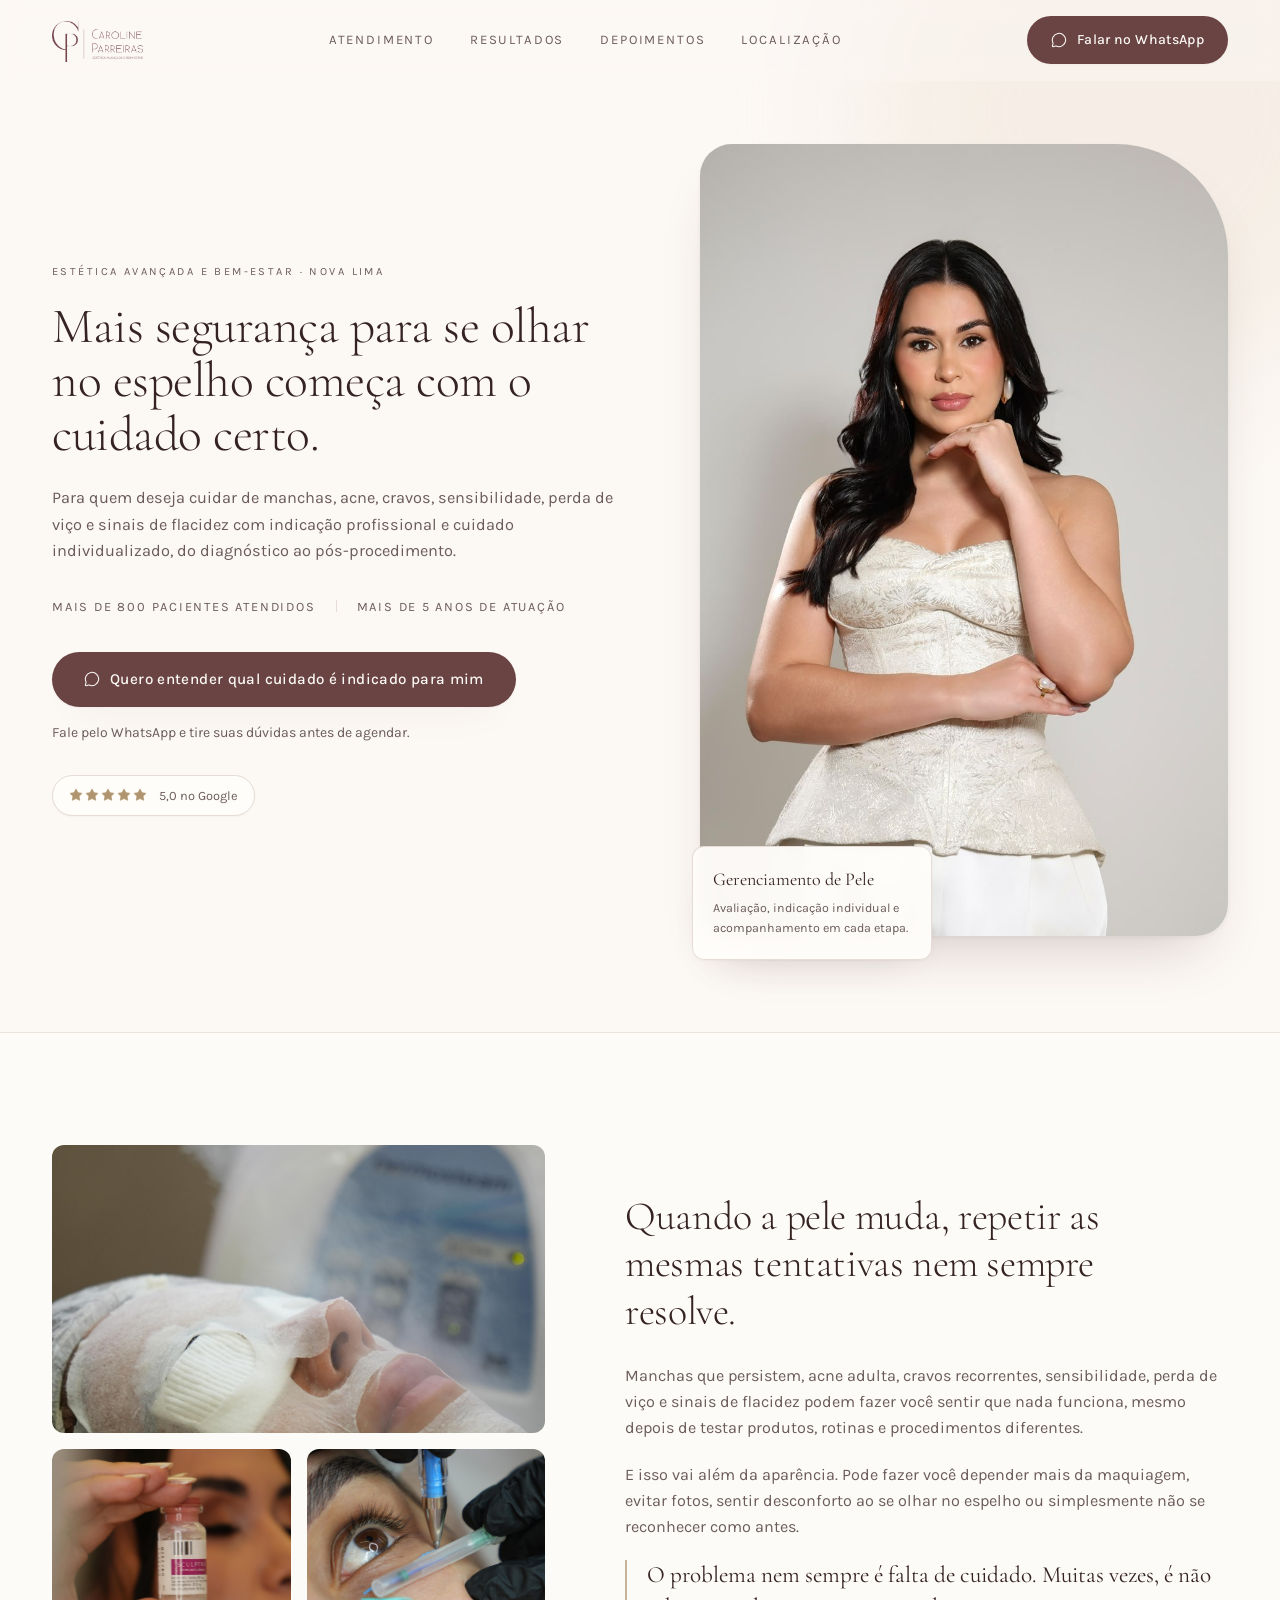
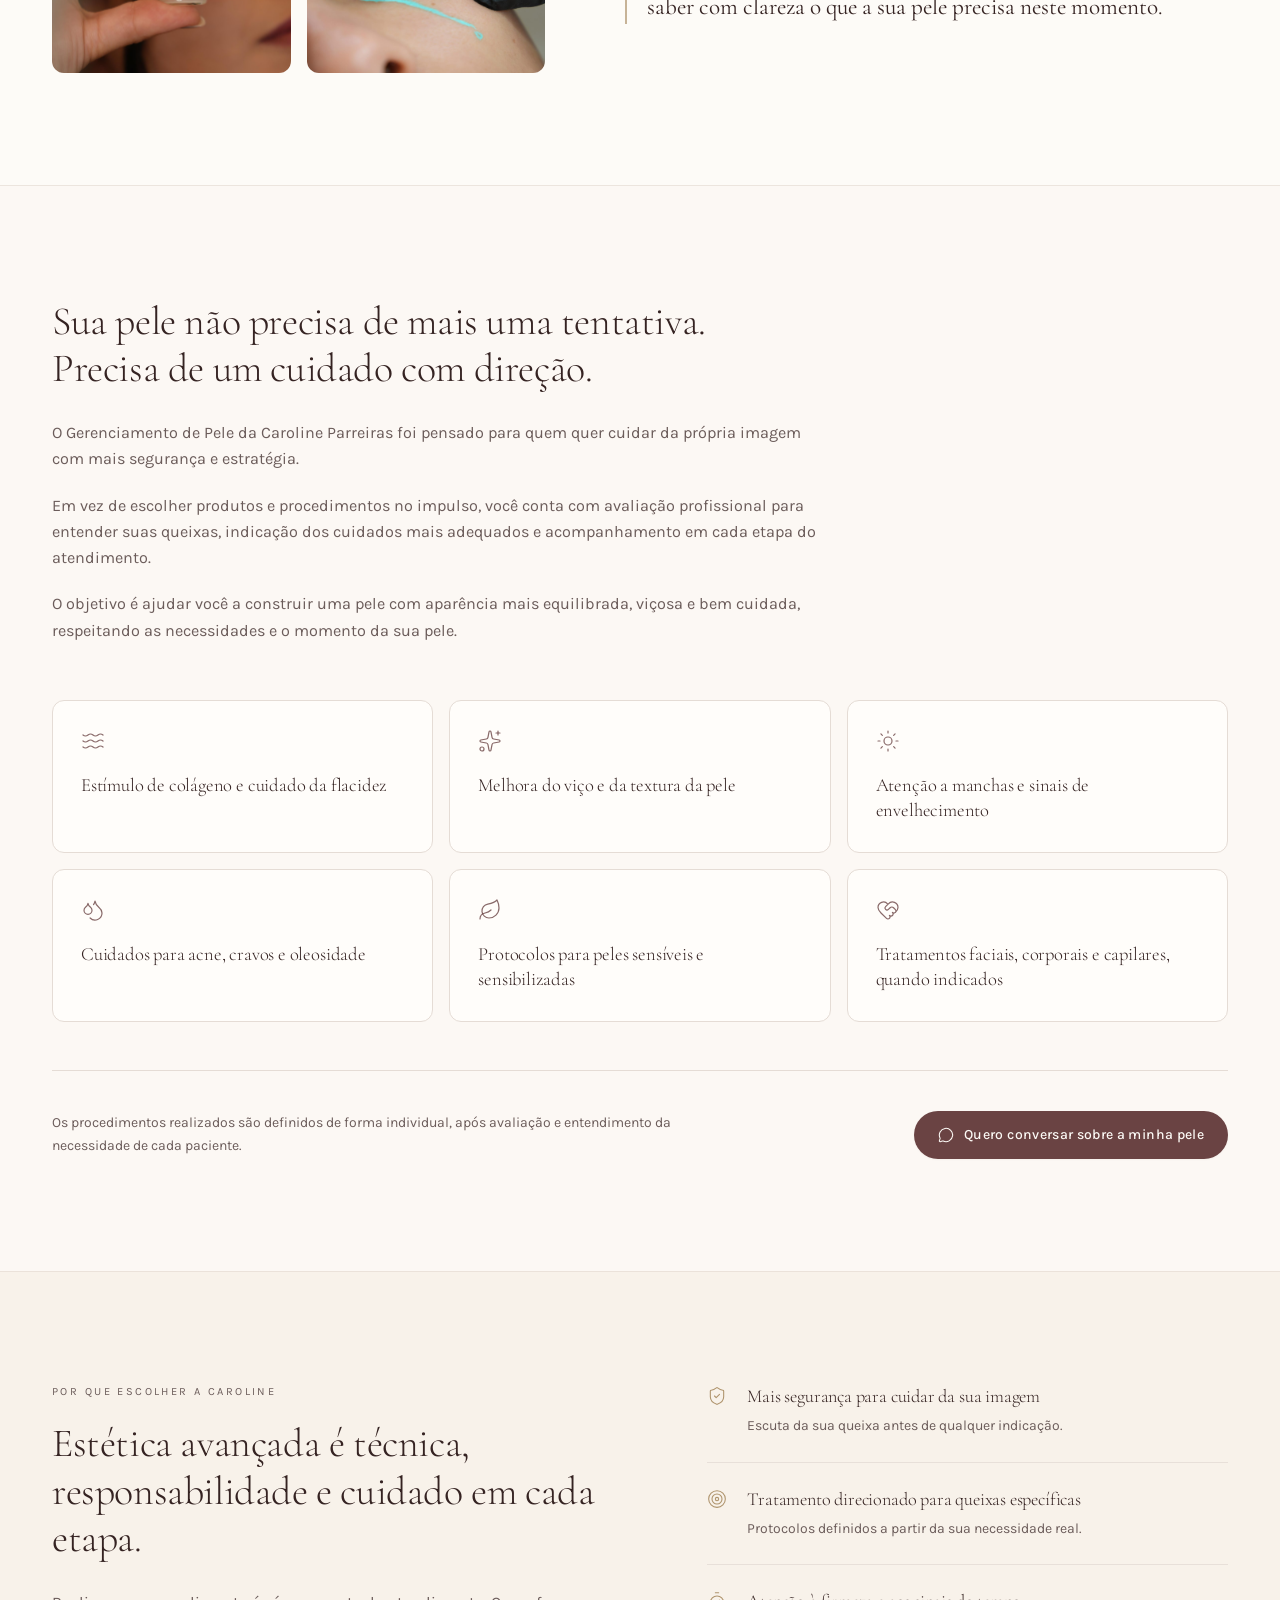
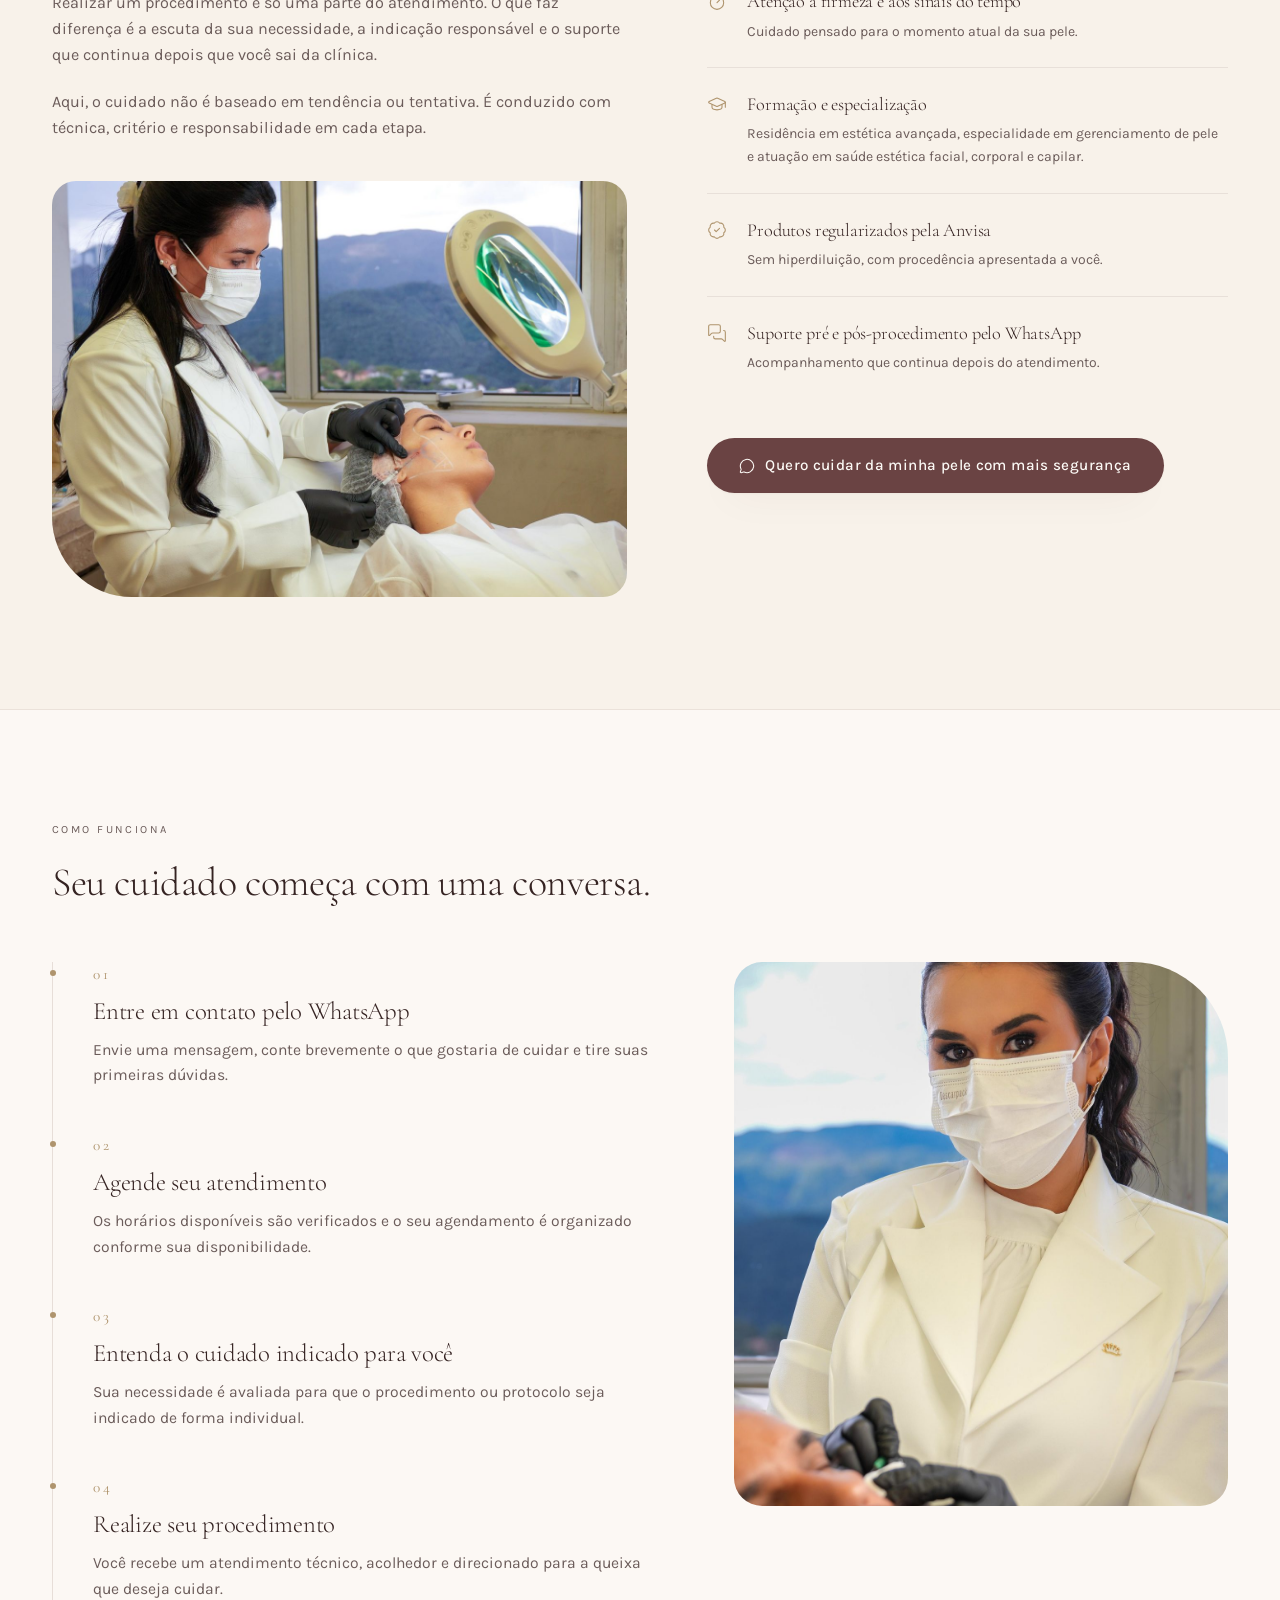
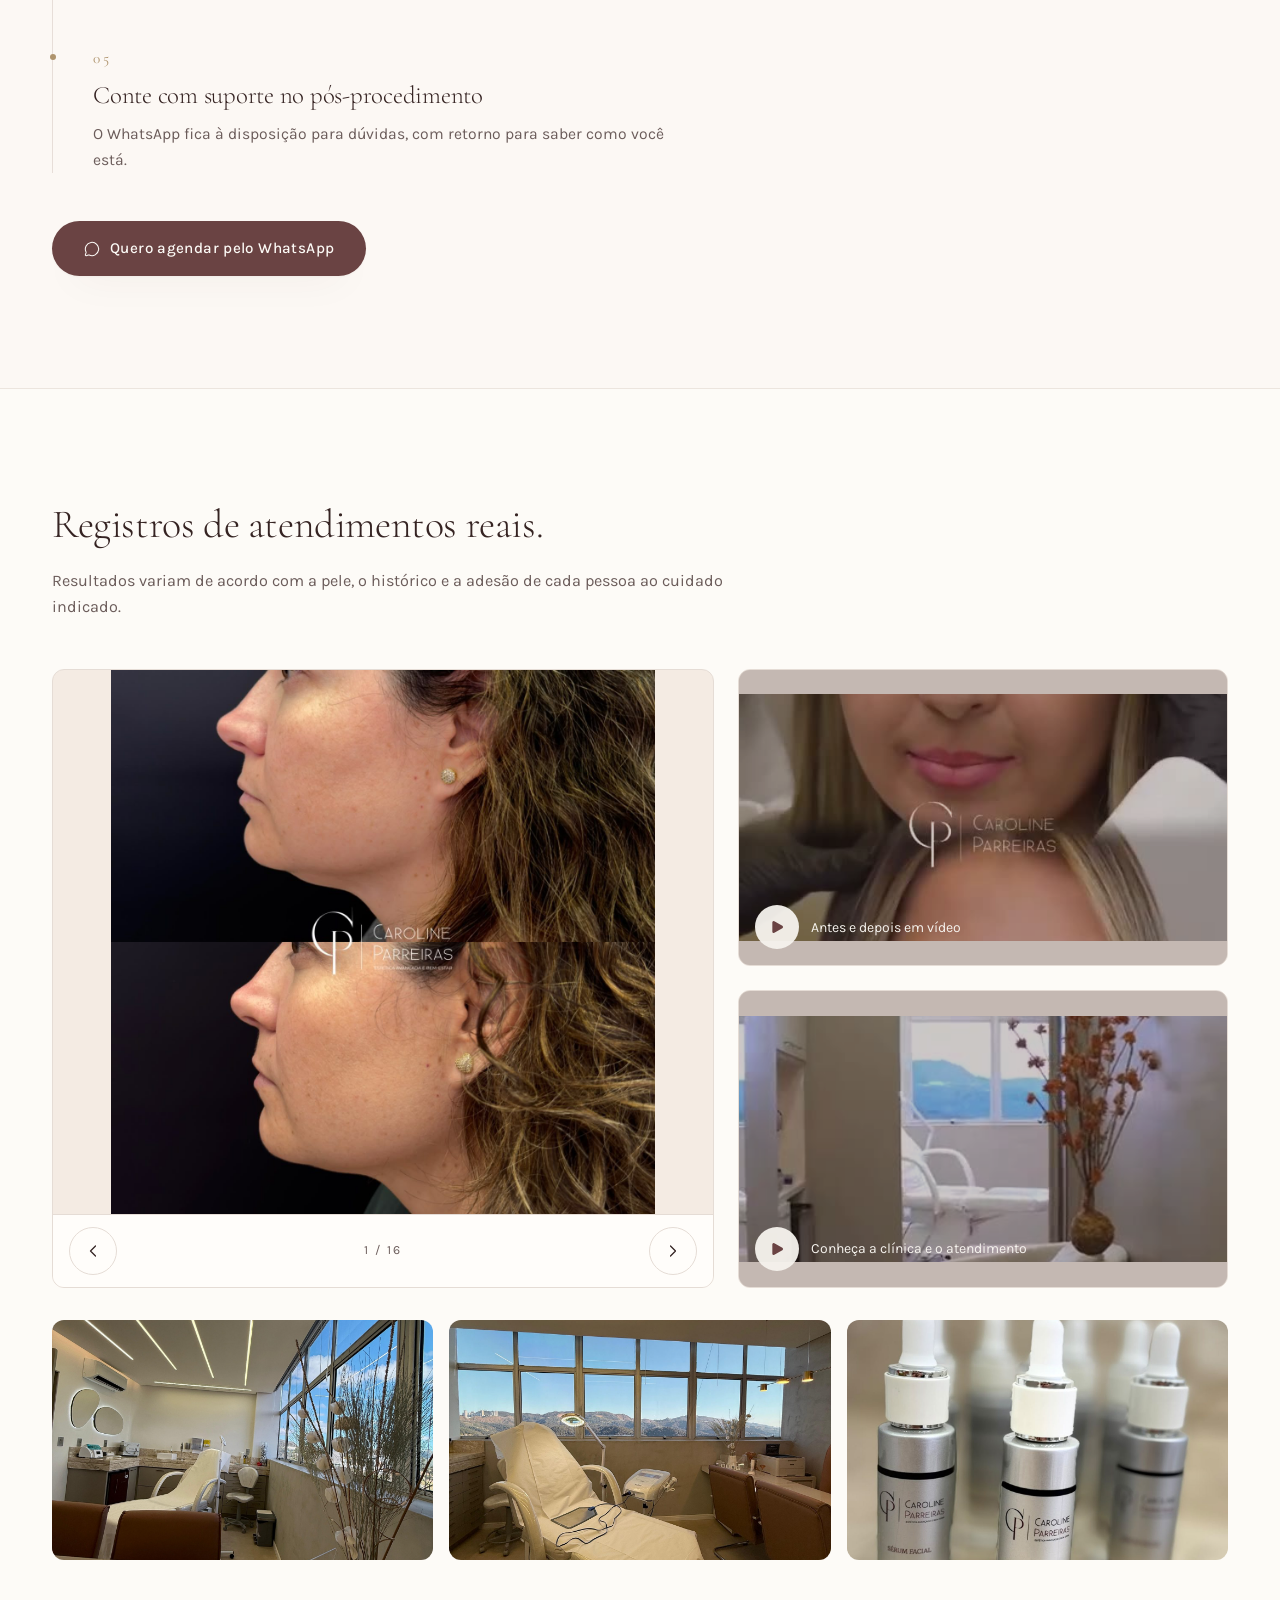
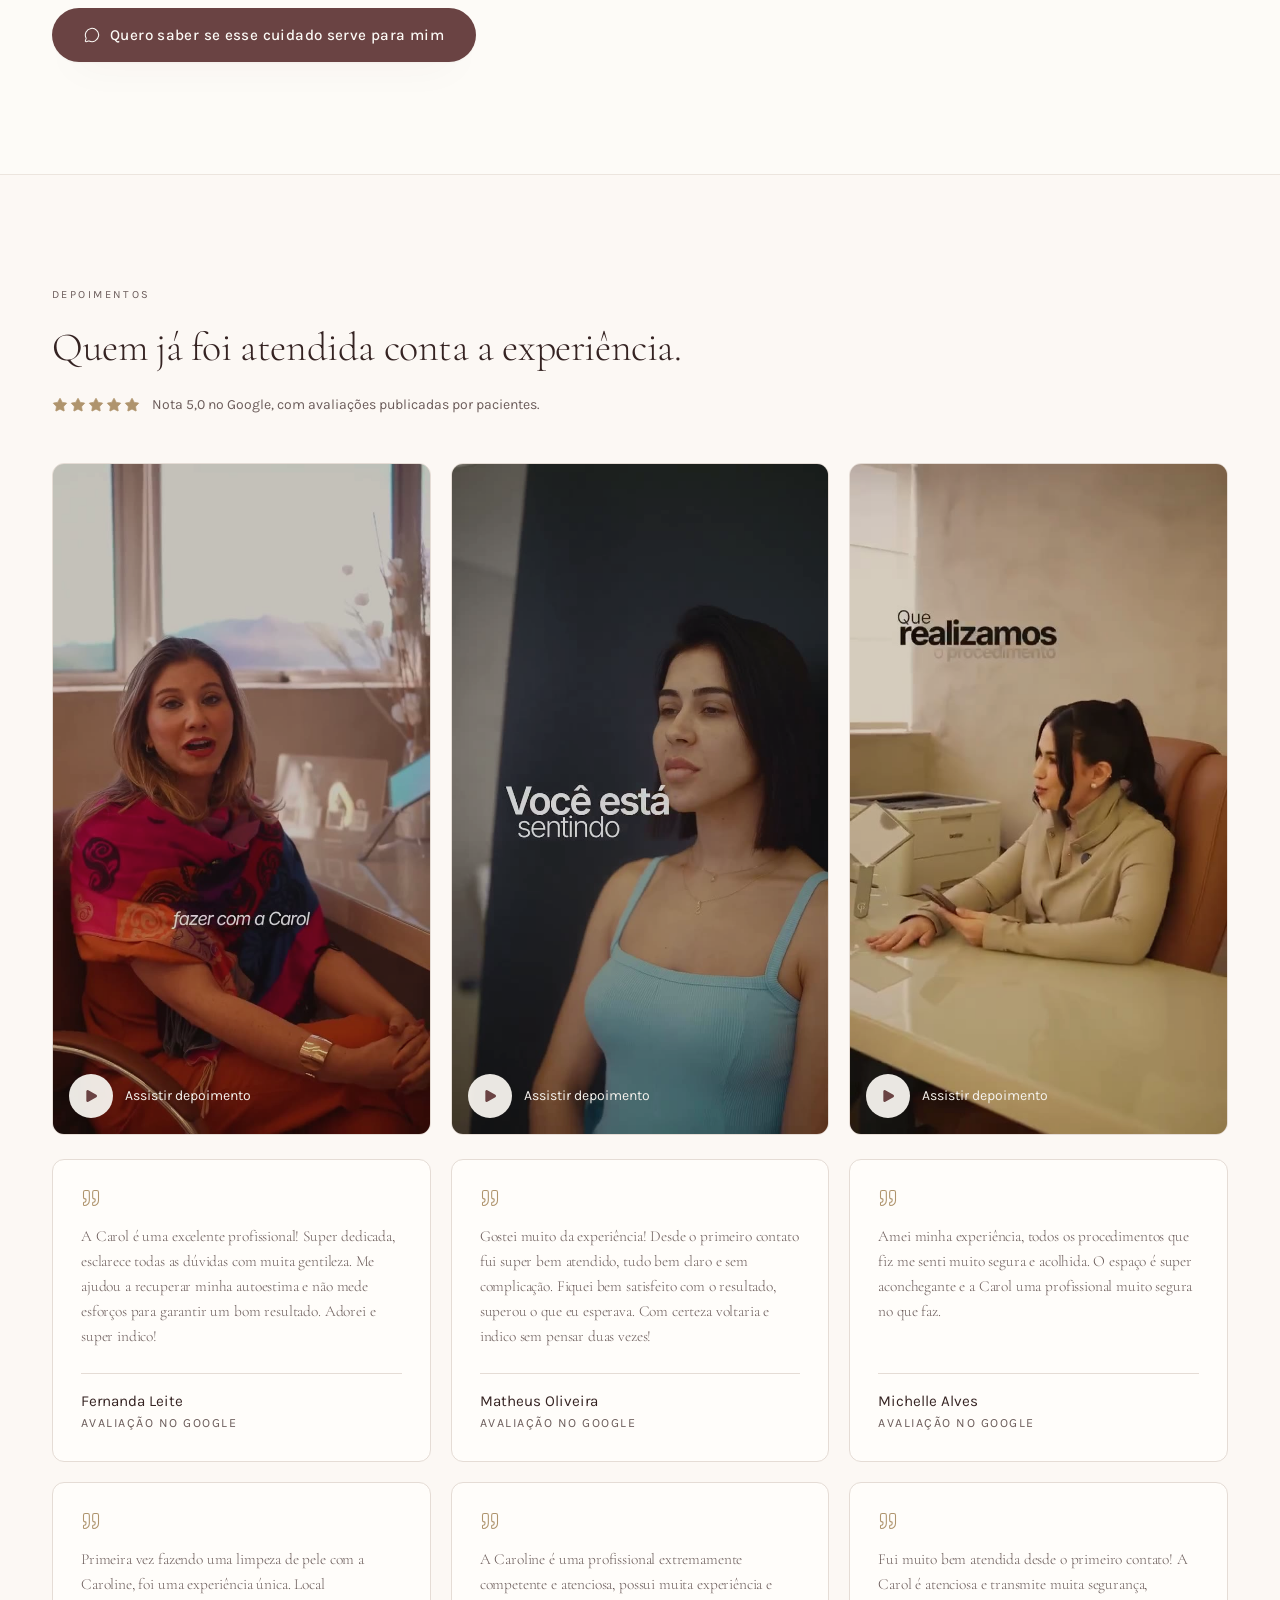
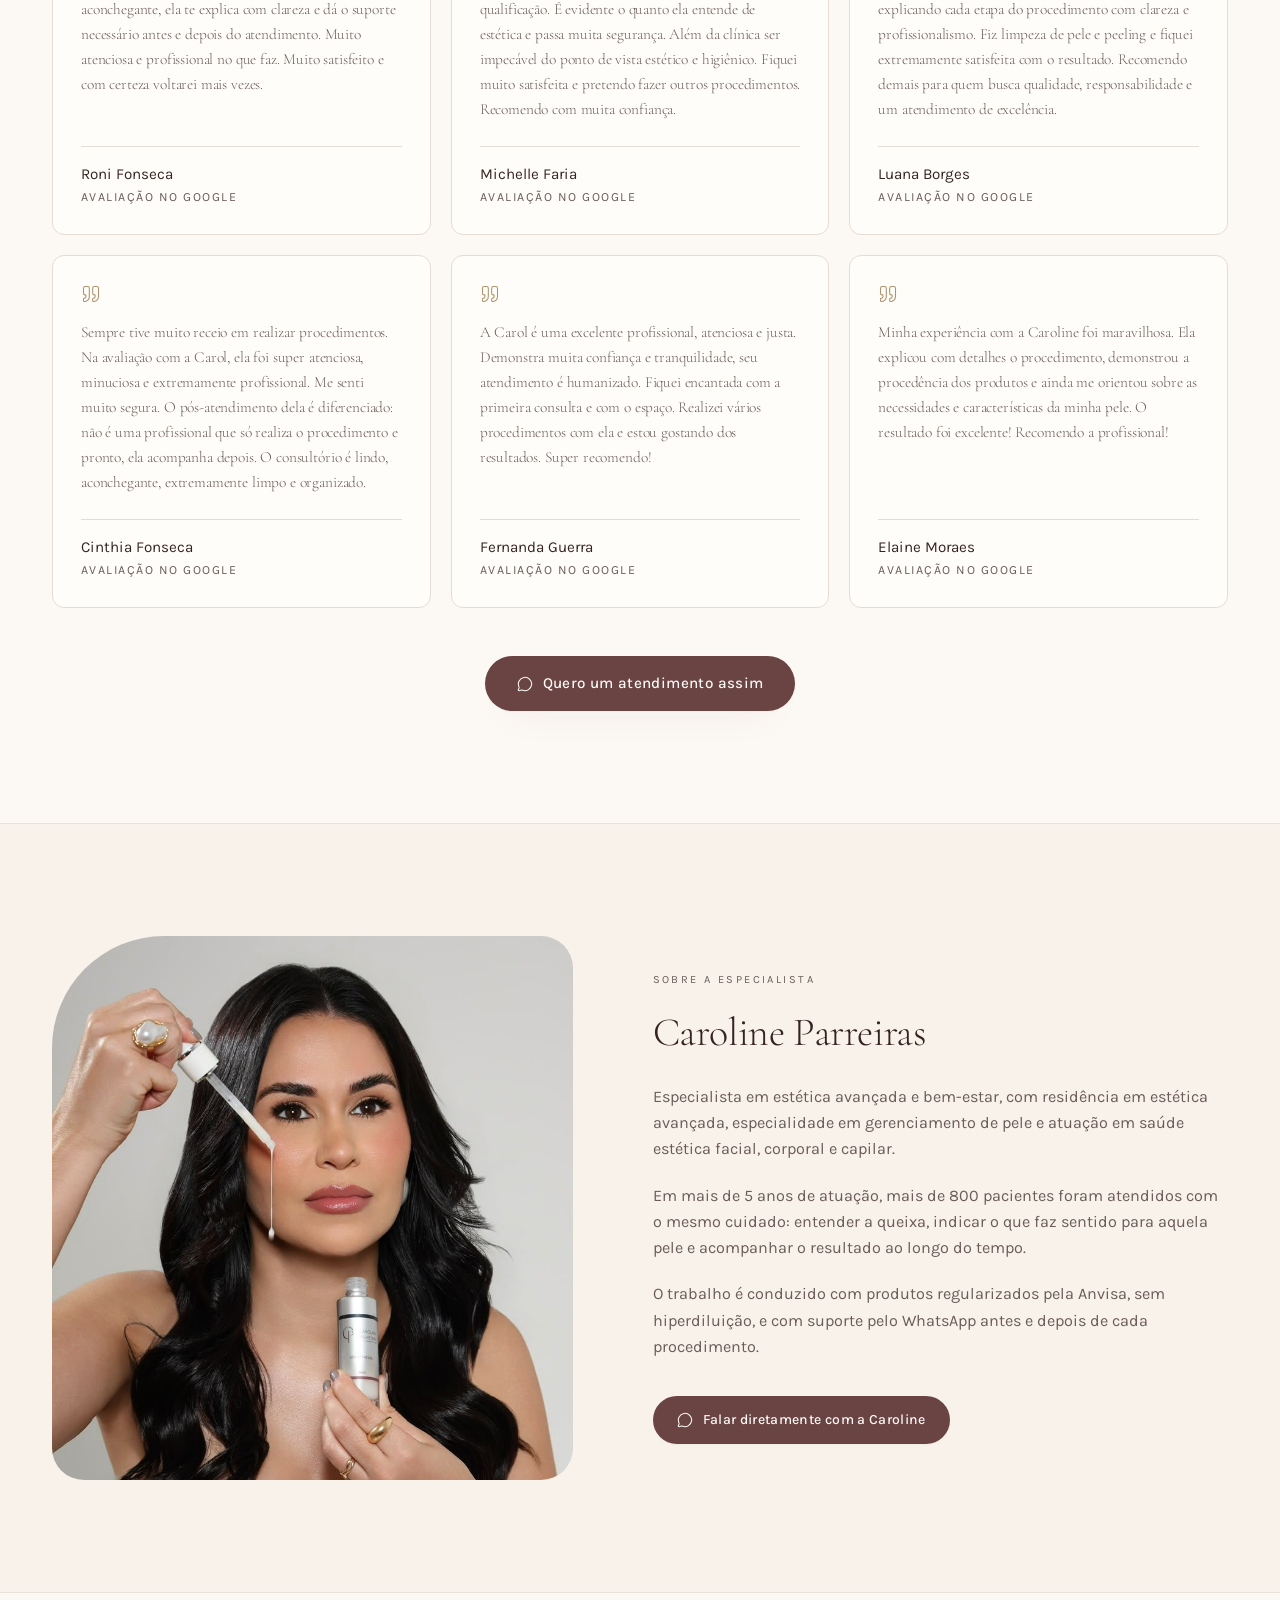
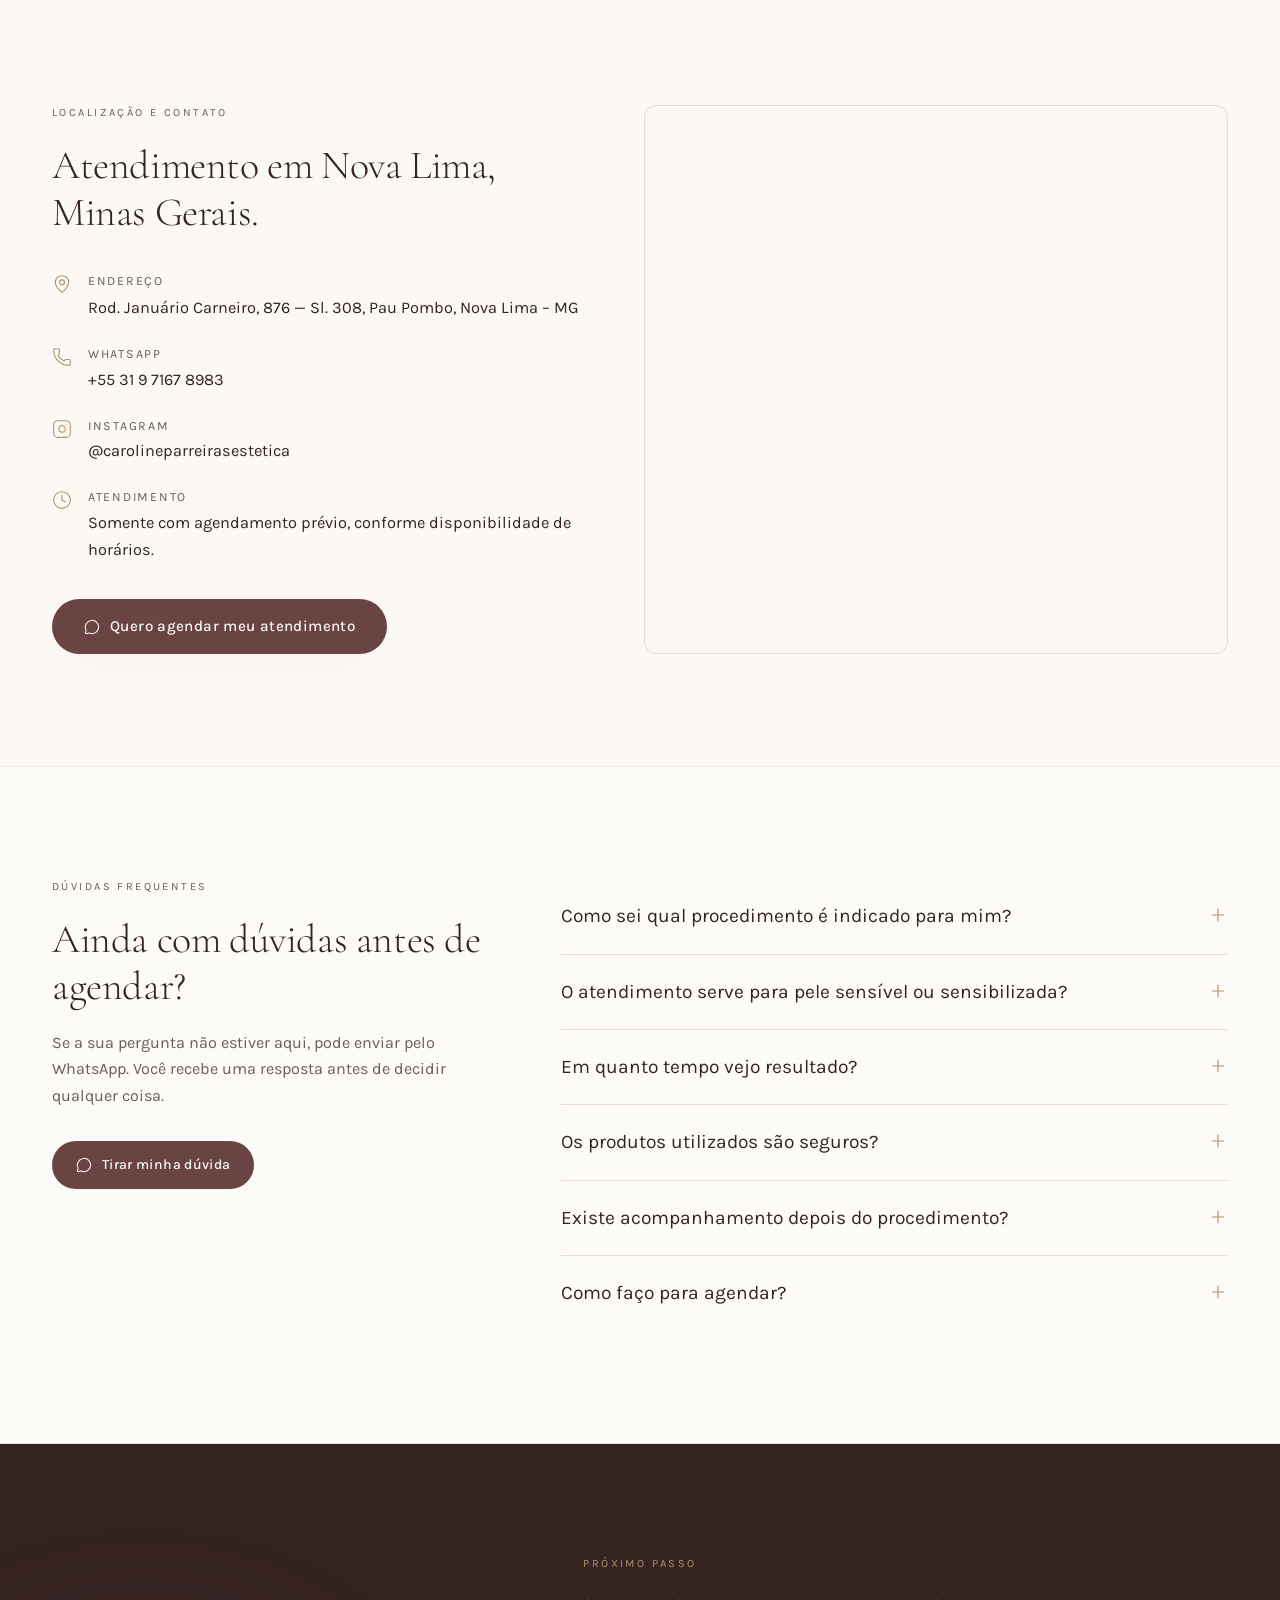
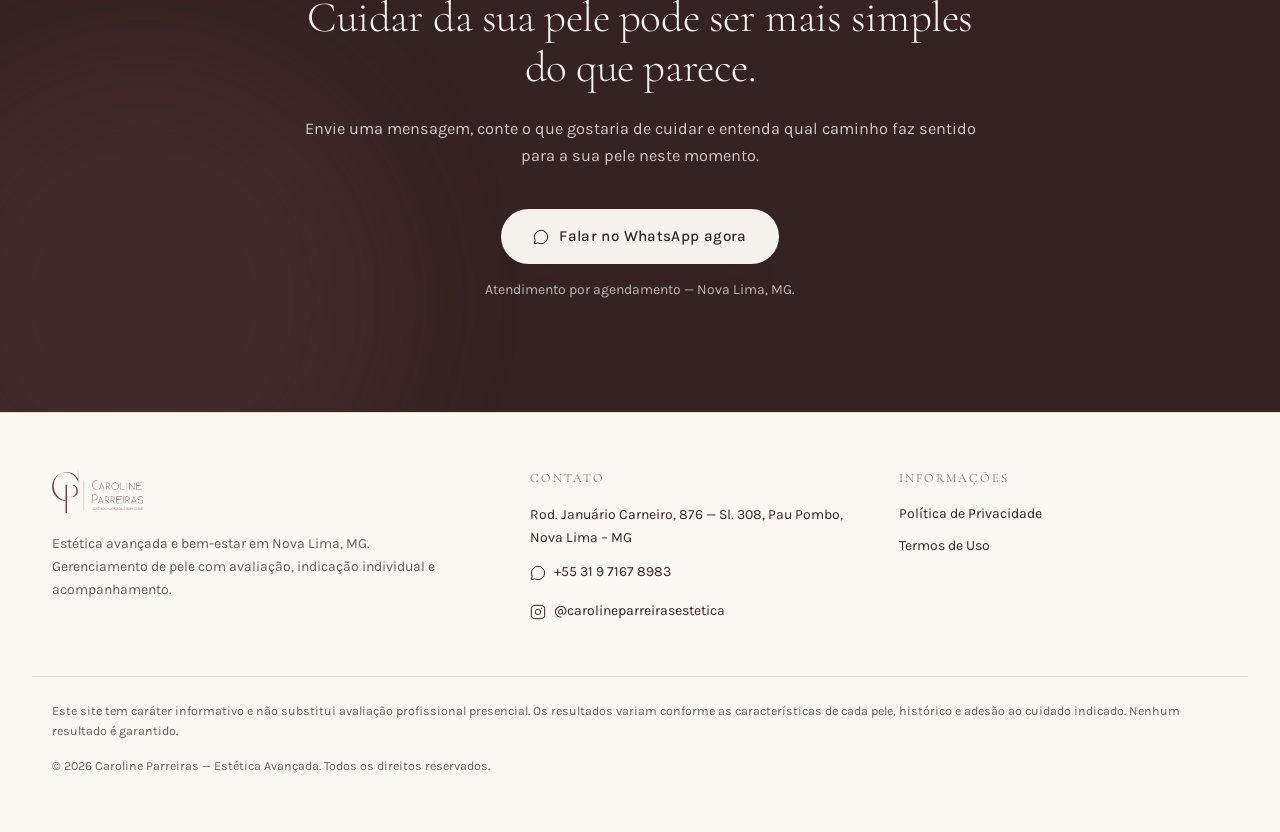
==== commit 13ace06e: "Add files via upload" ====
--- a/index.html
+++ b/index.html
@@ -6,7 +6,7 @@
          Os eventos "whatsapp_click" e "video_open" já são enviados
          automaticamente para dataLayer / gtag / fbq por js/main.js.
          ============================================================ -->
-</head><body><!--$--><div class="min-h-screen bg-background"><header class="fixed inset-x-0 top-0 z-50 transition-all duration-500 border-b border-transparent bg-background/40 backdrop-blur-sm" data-header=""><div class="container-lp grid grid-cols-[minmax(0,1fr)_auto] items-center gap-4 py-3 md:py-4 lg:flex lg:justify-between"><a aria-label="Caroline Parreiras — início" class="flex min-w-0 items-center" href="#topo"><img alt="Logotipo Caroline Parreiras — Estética Avançada e Bem-estar" class="h-9 w-auto md:h-11" height="578" src="assets/img/logo-dark.png" width="1200"/></a><nav aria-label="Navegação principal" class="hidden items-center gap-9 lg:flex"><a class="text-[0.82rem] tracking-[0.14em] uppercase text-muted-foreground transition-colors hover:text-primary" href="#atendimento">Atendimento</a><a class="text-[0.82rem] tracking-[0.14em] uppercase text-muted-foreground transition-colors hover:text-primary" href="#resultados">Resultados</a><a class="text-[0.82rem] tracking-[0.14em] uppercase text-muted-foreground transition-colors hover:text-primary" href="#depoimentos">Depoimentos</a><a class="text-[0.82rem] tracking-[0.14em] uppercase text-muted-foreground transition-colors hover:text-primary" href="#localizacao">Localização</a></nav><div class="hidden lg:block"><a class="group inline-flex min-h-12 items-center justify-center gap-2.5 rounded-full text-center font-medium tracking-wide transition-all duration-500 focus-visible:outline-2 focus-visible:outline-offset-4 focus-visible:outline-primary px-6 py-3 text-sm bg-primary text-primary-foreground shadow-soft hover:-translate-y-0.5 hover:bg-primary/92 hover:shadow-lift" data-track="whatsapp" href="https://wa.me/5531971678983?text=Ol%C3%A1%2C%20Caroline!%20Vim%20pelo%20site%20e%20gostaria%20de%20entender%20qual%20cuidado%20%C3%A9%20indicado%20para%20a%20minha%20pele." rel="noopener noreferrer" target="_blank"><svg aria-hidden="true" class="lucide lucide-message-circle size-4 shrink-0" fill="none" height="24" stroke="currentColor" stroke-linecap="round" stroke-linejoin="round" stroke-width="1.6" viewbox="0 0 24 24" width="24" xmlns="http://www.w3.org/2000/svg"><path d="M2.992 16.342a2 2 0 0 1 .094 1.167l-1.065 3.29a1 1 0 0 0 1.236 1.168l3.413-.998a2 2 0 0 1 1.099.092 10 10 0 1 0-4.777-4.719"></path></svg><span>Falar no WhatsApp</span></a></div><div class="flex items-center gap-2 lg:hidden"><a class="group inline-flex min-h-12 items-center justify-center gap-2.5 rounded-full text-center font-medium tracking-wide transition-all duration-500 focus-visible:outline-2 focus-visible:outline-offset-4 focus-visible:outline-primary py-3 bg-primary text-primary-foreground shadow-soft hover:-translate-y-0.5 hover:bg-primary/92 hover:shadow-lift px-4 text-[0.8rem]" data-track="whatsapp" href="https://wa.me/5531971678983?text=Ol%C3%A1%2C%20Caroline!%20Vim%20pelo%20site%20e%20gostaria%20de%20entender%20qual%20cuidado%20%C3%A9%20indicado%20para%20a%20minha%20pele." rel="noopener noreferrer" target="_blank"><span>WhatsApp</span></a><button aria-controls="menu-mobile" aria-expanded="false" aria-label="Abrir menu" class="grid size-12 shrink-0 place-items-center rounded-full border border-border text-foreground transition-colors hover:bg-secondary" data-menu-toggle="" type="button"><svg aria-hidden="true" class="lucide lucide-menu size-5" fill="none" height="24" stroke="currentColor" stroke-linecap="round" stroke-linejoin="round" stroke-width="1.5" viewbox="0 0 24 24" width="24" xmlns="http://www.w3.org/2000/svg"><path d="M4 5h16"></path><path d="M4 12h16"></path><path d="M4 19h16"></path></svg></button></div></div><div class="border-t border-border bg-background lg:hidden" data-menu="" hidden="" id="menu-mobile"><nav aria-label="Navegação mobile" class="container-lp flex flex-col py-2"><a class="min-h-12 border-b border-border/60 py-3.5 text-sm tracking-[0.12em] uppercase text-muted-foreground last:border-none" href="#atendimento">Atendimento</a><a class="min-h-12 border-b border-border/60 py-3.5 text-sm tracking-[0.12em] uppercase text-muted-foreground last:border-none" href="#resultados">Resultados</a><a class="min-h-12 border-b border-border/60 py-3.5 text-sm tracking-[0.12em] uppercase text-muted-foreground last:border-none" href="#depoimentos">Depoimentos</a><a class="min-h-12 border-b border-border/60 py-3.5 text-sm tracking-[0.12em] uppercase text-muted-foreground last:border-none" href="#localizacao">Localização</a></nav></div></header><main><section class="relative overflow-hidden pt-28 pb-16 md:pt-36 md:pb-24" id="topo"><div aria-hidden="true" class="pointer-events-none absolute -top-40 -right-32 size-[34rem] rounded-full bg-champagne/60 blur-3xl"></div><div class="container-lp relative grid items-center gap-12 lg:grid-cols-[1.05fr_0.95fr] lg:gap-16"><div class="reveal max-w-xl" data-visible="false" style="transition-delay:0ms"><p class="eyebrow">Estética avançada e bem-estar · Nova Lima</p><h1 class="mt-5 text-[2.05rem] leading-[1.12] text-ink md:text-[3.1rem] md:leading-[1.08]">Mais segurança para se olhar no espelho começa com o cuidado certo.</h1><p class="mt-6 text-[1.02rem] leading-relaxed text-muted-foreground">Para quem deseja cuidar de manchas, acne, cravos, sensibilidade, perda de viço e sinais de flacidez com indicação profissional e cuidado individualizado, do diagnóstico ao pós-procedimento.</p><div class="mt-8 flex flex-wrap items-center gap-x-5 gap-y-2 text-[0.8rem] tracking-[0.14em] uppercase text-muted-foreground"><span>Mais de 800 pacientes atendidos</span><span aria-hidden="true" class="hidden h-3 w-px bg-border sm:block"></span><span>Mais de 5 anos de atuação</span></div><div class="mt-9 flex flex-col items-start gap-4"><a class="group inline-flex min-h-12 items-center justify-center gap-2.5 rounded-full text-center font-medium tracking-wide transition-all duration-500 focus-visible:outline-2 focus-visible:outline-offset-4 focus-visible:outline-primary px-8 py-4 text-[0.95rem] bg-primary text-primary-foreground shadow-soft hover:-translate-y-0.5 hover:bg-primary/92 hover:shadow-lift" data-track="whatsapp" href="https://wa.me/5531971678983?text=Ol%C3%A1%2C%20Caroline!%20Vim%20pelo%20site%20e%20gostaria%20de%20entender%20qual%20cuidado%20%C3%A9%20indicado%20para%20a%20minha%20pele." rel="noopener noreferrer" target="_blank"><svg aria-hidden="true" class="lucide lucide-message-circle size-4 shrink-0" fill="none" height="24" stroke="currentColor" stroke-linecap="round" stroke-linejoin="round" stroke-width="1.6" viewbox="0 0 24 24" width="24" xmlns="http://www.w3.org/2000/svg"><path d="M2.992 16.342a2 2 0 0 1 .094 1.167l-1.065 3.29a1 1 0 0 0 1.236 1.168l3.413-.998a2 2 0 0 1 1.099.092 10 10 0 1 0-4.777-4.719"></path></svg><span>Quero entender qual cuidado é indicado para mim</span></a><p class="text-sm text-muted-foreground">Fale pelo WhatsApp e tire suas dúvidas antes de agendar.</p></div><div class="mt-8 inline-flex items-center gap-3 rounded-full border border-border bg-card px-4 py-2.5 shadow-soft"><span aria-hidden="true" class="flex items-center gap-0.5"><svg aria-hidden="true" class="lucide lucide-star size-3.5 fill-gold text-gold" fill="none" height="24" stroke="currentColor" stroke-linecap="round" stroke-linejoin="round" stroke-width="1" viewbox="0 0 24 24" width="24" xmlns="http://www.w3.org/2000/svg"><path d="M11.525 2.295a.53.53 0 0 1 .95 0l2.31 4.679a2.123 2.123 0 0 0 1.595 1.16l5.166.756a.53.53 0 0 1 .294.904l-3.736 3.638a2.123 2.123 0 0 0-.611 1.878l.882 5.14a.53.53 0 0 1-.771.56l-4.618-2.428a2.122 2.122 0 0 0-1.973 0L6.396 21.01a.53.53 0 0 1-.77-.56l.881-5.139a2.122 2.122 0 0 0-.611-1.879L2.16 9.795a.53.53 0 0 1 .294-.906l5.165-.755a2.122 2.122 0 0 0 1.597-1.16z"></path></svg><svg aria-hidden="true" class="lucide lucide-star size-3.5 fill-gold text-gold" fill="none" height="24" stroke="currentColor" stroke-linecap="round" stroke-linejoin="round" stroke-width="1" viewbox="0 0 24 24" width="24" xmlns="http://www.w3.org/2000/svg"><path d="M11.525 2.295a.53.53 0 0 1 .95 0l2.31 4.679a2.123 2.123 0 0 0 1.595 1.16l5.166.756a.53.53 0 0 1 .294.904l-3.736 3.638a2.123 2.123 0 0 0-.611 1.878l.882 5.14a.53.53 0 0 1-.771.56l-4.618-2.428a2.122 2.122 0 0 0-1.973 0L6.396 21.01a.53.53 0 0 1-.77-.56l.881-5.139a2.122 2.122 0 0 0-.611-1.879L2.16 9.795a.53.53 0 0 1 .294-.906l5.165-.755a2.122 2.122 0 0 0 1.597-1.16z"></path></svg><svg aria-hidden="true" class="lucide lucide-star size-3.5 fill-gold text-gold" fill="none" height="24" stroke="currentColor" stroke-linecap="round" stroke-linejoin="round" stroke-width="1" viewbox="0 0 24 24" width="24" xmlns="http://www.w3.org/2000/svg"><path d="M11.525 2.295a.53.53 0 0 1 .95 0l2.31 4.679a2.123 2.123 0 0 0 1.595 1.16l5.166.756a.53.53 0 0 1 .294.904l-3.736 3.638a2.123 2.123 0 0 0-.611 1.878l.882 5.14a.53.53 0 0 1-.771.56l-4.618-2.428a2.122 2.122 0 0 0-1.973 0L6.396 21.01a.53.53 0 0 1-.77-.56l.881-5.139a2.122 2.122 0 0 0-.611-1.879L2.16 9.795a.53.53 0 0 1 .294-.906l5.165-.755a2.122 2.122 0 0 0 1.597-1.16z"></path></svg><svg aria-hidden="true" class="lucide lucide-star size-3.5 fill-gold text-gold" fill="none" height="24" stroke="currentColor" stroke-linecap="round" stroke-linejoin="round" stroke-width="1" viewbox="0 0 24 24" width="24" xmlns="http://www.w3.org/2000/svg"><path d="M11.525 2.295a.53.53 0 0 1 .95 0l2.31 4.679a2.123 2.123 0 0 0 1.595 1.16l5.166.756a.53.53 0 0 1 .294.904l-3.736 3.638a2.123 2.123 0 0 0-.611 1.878l.882 5.14a.53.53 0 0 1-.771.56l-4.618-2.428a2.122 2.122 0 0 0-1.973 0L6.396 21.01a.53.53 0 0 1-.77-.56l.881-5.139a2.122 2.122 0 0 0-.611-1.879L2.16 9.795a.53.53 0 0 1 .294-.906l5.165-.755a2.122 2.122 0 0 0 1.597-1.16z"></path></svg><svg aria-hidden="true" class="lucide lucide-star size-3.5 fill-gold text-gold" fill="none" height="24" stroke="currentColor" stroke-linecap="round" stroke-linejoin="round" stroke-width="1" viewbox="0 0 24 24" width="24" xmlns="http://www.w3.org/2000/svg"><path d="M11.525 2.295a.53.53 0 0 1 .95 0l2.31 4.679a2.123 2.123 0 0 0 1.595 1.16l5.166.756a.53.53 0 0 1 .294.904l-3.736 3.638a2.123 2.123 0 0 0-.611 1.878l.882 5.14a.53.53 0 0 1-.771.56l-4.618-2.428a2.122 2.122 0 0 0-1.973 0L6.396 21.01a.53.53 0 0 1-.77-.56l.881-5.139a2.122 2.122 0 0 0-.611-1.879L2.16 9.795a.53.53 0 0 1 .294-.906l5.165-.755a2.122 2.122 0 0 0 1.597-1.16z"></path></svg></span><span class="text-[0.8rem] text-muted-foreground"><span class="sr-only">Avaliação </span>5,0<!-- --> no Google</span></div></div><div class="reveal relative" data-visible="false" style="transition-delay:120ms"><div class="relative overflow-hidden rounded-[2rem] rounded-tr-[7rem] bg-secondary shadow-lift"><img alt="Caroline Parreiras, especialista em estética avançada, em sua clínica em Nova Lima" class="h-full w-full object-cover transition-transform duration-[1600ms] ease-out hover:scale-[1.03]" height="1280" src="assets/img/hero-caroline.jpg" width="854"/></div><div class="absolute -bottom-6 -left-2 hidden max-w-[15rem] rounded-2xl border border-border bg-card/95 p-5 shadow-soft backdrop-blur-sm sm:block"><p class="font-serif text-lg leading-snug text-ink">Gerenciamento de Pele</p><p class="mt-1.5 text-[0.78rem] leading-relaxed text-muted-foreground">Avaliação, indicação individual e acompanhamento em cada etapa.</p></div></div></div></section><section class="border-y border-border/70 bg-card/60 py-20 md:py-28"><div class="container-lp grid gap-12 lg:grid-cols-[0.9fr_1.1fr] lg:items-center lg:gap-20"><div class="reveal order-2 grid grid-cols-2 gap-4 lg:order-1" data-visible="false" style="transition-delay:0ms"><div class="col-span-2 overflow-hidden rounded-2xl"><img alt="Sala de atendimento da clínica de estética avançada em Nova Lima" class="h-64 w-full object-cover transition-transform duration-[1400ms] hover:scale-[1.04] md:h-72" height="1280" loading="lazy" src="assets/img/ambiente-2.jpg" width="960"/></div><div class="overflow-hidden rounded-2xl"><img alt="Séruns faciais da linha Caroline Parreiras utilizados nos protocolos" class="h-44 w-full object-cover transition-transform duration-[1400ms] hover:scale-[1.04] md:h-56" height="1536" loading="lazy" src="assets/img/produtos-4.jpg" width="1024"/></div><div class="overflow-hidden rounded-2xl"><img alt="Procedimento estético facial realizado com técnica e precisão" class="h-44 w-full object-cover transition-transform duration-[1400ms] hover:scale-[1.04] md:h-56" height="1600" loading="lazy" src="assets/img/procedimento-5.jpg" width="1200"/></div></div><div class="reveal order-1 lg:order-2" data-visible="false" style="transition-delay:100ms"><h2 class="max-w-xl text-[1.75rem] leading-[1.18] text-ink md:text-[2.5rem]">Quando a pele muda, repetir as mesmas tentativas nem sempre resolve.</h2><div class="mt-7 space-y-5 text-[1.01rem] leading-relaxed text-muted-foreground"><p>Manchas que persistem, acne adulta, cravos recorrentes, sensibilidade, perda de viço e sinais de flacidez podem fazer você sentir que nada funciona, mesmo depois de testar produtos, rotinas e procedimentos diferentes.</p><p>E isso vai além da aparência. Pode fazer você depender mais da maquiagem, evitar fotos, sentir desconforto ao se olhar no espelho ou simplesmente não se reconhecer como antes.</p><p class="border-l-2 border-gold/70 pl-5 font-serif text-[1.28rem] leading-snug text-ink md:text-[1.45rem]">O problema nem sempre é falta de cuidado. Muitas vezes, é não saber com clareza o que a sua pele precisa neste momento.</p></div></div></div></section><section class="py-20 md:py-28" id="atendimento"><div class="container-lp"><div class="reveal max-w-3xl" data-visible="false" style="transition-delay:0ms"><h2 class="text-[1.75rem] leading-[1.18] text-ink md:text-[2.5rem]">Sua pele não precisa de mais uma tentativa. Precisa de um cuidado com direção.</h2><div class="mt-7 space-y-5 text-[1.01rem] leading-relaxed text-muted-foreground"><p>O Gerenciamento de Pele da Caroline Parreiras foi pensado para quem quer cuidar da própria imagem com mais segurança e estratégia.</p><p>Em vez de escolher produtos e procedimentos no impulso, você conta com avaliação profissional para entender suas queixas, indicação dos cuidados mais adequados e acompanhamento em cada etapa do atendimento.</p><p>O objetivo é ajudar você a construir uma pele com aparência mais equilibrada, viçosa e bem cuidada, respeitando as necessidades e o momento da sua pele.</p></div></div><ul class="mt-14 grid gap-4 sm:grid-cols-2 lg:grid-cols-3"><li class="reveal" data-visible="false" style="transition-delay:0ms"><div class="group h-full rounded-2xl border border-border bg-card p-7 transition-all duration-500 hover:-translate-y-1 hover:border-gold/45 hover:shadow-soft"><svg aria-hidden="true" class="lucide lucide-waves size-6 text-primary/80 transition-colors group-hover:text-gold" fill="none" height="24" stroke="currentColor" stroke-linecap="round" stroke-linejoin="round" stroke-width="1.2" viewbox="0 0 24 24" width="24" xmlns="http://www.w3.org/2000/svg"><path d="M2 6c.6.5 1.2 1 2.5 1C7 7 7 5 9.5 5c2.6 0 2.4 2 5 2 2.5 0 2.5-2 5-2 1.3 0 1.9.5 2.5 1"></path><path d="M2 12c.6.5 1.2 1 2.5 1 2.5 0 2.5-2 5-2 2.6 0 2.4 2 5 2 2.5 0 2.5-2 5-2 1.3 0 1.9.5 2.5 1"></path><path d="M2 18c.6.5 1.2 1 2.5 1 2.5 0 2.5-2 5-2 2.6 0 2.4 2 5 2 2.5 0 2.5-2 5-2 1.3 0 1.9.5 2.5 1"></path></svg><h3 class="mt-5 text-[1.16rem] leading-snug text-ink">Estímulo de colágeno e cuidado da flacidez</h3></div></li><li class="reveal" data-visible="false" style="transition-delay:70ms"><div class="group h-full rounded-2xl border border-border bg-card p-7 transition-all duration-500 hover:-translate-y-1 hover:border-gold/45 hover:shadow-soft"><svg aria-hidden="true" class="lucide lucide-sparkles size-6 text-primary/80 transition-colors group-hover:text-gold" fill="none" height="24" stroke="currentColor" stroke-linecap="round" stroke-linejoin="round" stroke-width="1.2" viewbox="0 0 24 24" width="24" xmlns="http://www.w3.org/2000/svg"><path d="M11.017 2.814a1 1 0 0 1 1.966 0l1.051 5.558a2 2 0 0 0 1.594 1.594l5.558 1.051a1 1 0 0 1 0 1.966l-5.558 1.051a2 2 0 0 0-1.594 1.594l-1.051 5.558a1 1 0 0 1-1.966 0l-1.051-5.558a2 2 0 0 0-1.594-1.594l-5.558-1.051a1 1 0 0 1 0-1.966l5.558-1.051a2 2 0 0 0 1.594-1.594z"></path><path d="M20 2v4"></path><path d="M22 4h-4"></path><circle cx="4" cy="20" r="2"></circle></svg><h3 class="mt-5 text-[1.16rem] leading-snug text-ink">Melhora do viço e da textura da pele</h3></div></li><li class="reveal" data-visible="false" style="transition-delay:140ms"><div class="group h-full rounded-2xl border border-border bg-card p-7 transition-all duration-500 hover:-translate-y-1 hover:border-gold/45 hover:shadow-soft"><svg aria-hidden="true" class="lucide lucide-sun size-6 text-primary/80 transition-colors group-hover:text-gold" fill="none" height="24" stroke="currentColor" stroke-linecap="round" stroke-linejoin="round" stroke-width="1.2" viewbox="0 0 24 24" width="24" xmlns="http://www.w3.org/2000/svg"><circle cx="12" cy="12" r="4"></circle><path d="M12 2v2"></path><path d="M12 20v2"></path><path d="m4.93 4.93 1.41 1.41"></path><path d="m17.66 17.66 1.41 1.41"></path><path d="M2 12h2"></path><path d="M20 12h2"></path><path d="m6.34 17.66-1.41 1.41"></path><path d="m19.07 4.93-1.41 1.41"></path></svg><h3 class="mt-5 text-[1.16rem] leading-snug text-ink">Atenção a manchas e sinais de envelhecimento</h3></div></li><li class="reveal" data-visible="false" style="transition-delay:210ms"><div class="group h-full rounded-2xl border border-border bg-card p-7 transition-all duration-500 hover:-translate-y-1 hover:border-gold/45 hover:shadow-soft"><svg aria-hidden="true" class="lucide lucide-droplets size-6 text-primary/80 transition-colors group-hover:text-gold" fill="none" height="24" stroke="currentColor" stroke-linecap="round" stroke-linejoin="round" stroke-width="1.2" viewbox="0 0 24 24" width="24" xmlns="http://www.w3.org/2000/svg"><path d="M7 16.3c2.2 0 4-1.83 4-4.05 0-1.16-.57-2.26-1.71-3.19S7.29 6.75 7 5.3c-.29 1.45-1.14 2.84-2.29 3.76S3 11.1 3 12.25c0 2.22 1.8 4.05 4 4.05z"></path><path d="M12.56 6.6A10.97 10.97 0 0 0 14 3.02c.5 2.5 2 4.9 4 6.5s3 3.5 3 5.5a6.98 6.98 0 0 1-11.91 4.97"></path></svg><h3 class="mt-5 text-[1.16rem] leading-snug text-ink">Cuidados para acne, cravos e oleosidade</h3></div></li><li class="reveal" data-visible="false" style="transition-delay:280ms"><div class="group h-full rounded-2xl border border-border bg-card p-7 transition-all duration-500 hover:-translate-y-1 hover:border-gold/45 hover:shadow-soft"><svg aria-hidden="true" class="lucide lucide-leaf size-6 text-primary/80 transition-colors group-hover:text-gold" fill="none" height="24" stroke="currentColor" stroke-linecap="round" stroke-linejoin="round" stroke-width="1.2" viewbox="0 0 24 24" width="24" xmlns="http://www.w3.org/2000/svg"><path d="M11 20A7 7 0 0 1 9.8 6.1C15.5 5 17 4.48 19 2c1 2 2 4.18 2 8 0 5.5-4.78 10-10 10Z"></path><path d="M2 21c0-3 1.85-5.36 5.08-6C9.5 14.52 12 13 13 12"></path></svg><h3 class="mt-5 text-[1.16rem] leading-snug text-ink">Protocolos para peles sensíveis e sensibilizadas</h3></div></li><li class="reveal" data-visible="false" style="transition-delay:350ms"><div class="group h-full rounded-2xl border border-border bg-card p-7 transition-all duration-500 hover:-translate-y-1 hover:border-gold/45 hover:shadow-soft"><svg aria-hidden="true" class="lucide lucide-heart-handshake size-6 text-primary/80 transition-colors group-hover:text-gold" fill="none" height="24" stroke="currentColor" stroke-linecap="round" stroke-linejoin="round" stroke-width="1.2" viewbox="0 0 24 24" width="24" xmlns="http://www.w3.org/2000/svg"><path d="M19.414 14.414C21 12.828 22 11.5 22 9.5a5.5 5.5 0 0 0-9.591-3.676.6.6 0 0 1-.818.001A5.5 5.5 0 0 0 2 9.5c0 2.3 1.5 4 3 5.5l5.535 5.362a2 2 0 0 0 2.879.052 2.12 2.12 0 0 0-.004-3 2.124 2.124 0 1 0 3-3 2.124 2.124 0 0 0 3.004 0 2 2 0 0 0 0-2.828l-1.881-1.882a2.41 2.41 0 0 0-3.409 0l-1.71 1.71a2 2 0 0 1-2.828 0 2 2 0 0 1 0-2.828l2.823-2.762"></path></svg><h3 class="mt-5 text-[1.16rem] leading-snug text-ink">Tratamentos faciais, corporais e capilares, quando indicados</h3></div></li></ul><div class="reveal mt-12 flex flex-col items-start gap-6 border-t border-border pt-10 md:flex-row md:items-center md:justify-between" data-visible="false" style="transition-delay:0ms"><p class="max-w-2xl text-sm leading-relaxed text-muted-foreground">Os procedimentos realizados são definidos de forma individual, após avaliação e entendimento da necessidade de cada paciente.</p><a class="group inline-flex min-h-12 items-center justify-center gap-2.5 rounded-full text-center font-medium tracking-wide transition-all duration-500 focus-visible:outline-2 focus-visible:outline-offset-4 focus-visible:outline-primary px-6 py-3 text-sm bg-primary text-primary-foreground shadow-soft hover:-translate-y-0.5 hover:bg-primary/92 hover:shadow-lift shrink-0" data-track="whatsapp" href="https://wa.me/5531971678983?text=Ol%C3%A1%2C%20Caroline!%20Vim%20pelo%20site%20e%20gostaria%20de%20entender%20qual%20cuidado%20%C3%A9%20indicado%20para%20a%20minha%20pele." rel="noopener noreferrer" target="_blank"><svg aria-hidden="true" class="lucide lucide-message-circle size-4 shrink-0" fill="none" height="24" stroke="currentColor" stroke-linecap="round" stroke-linejoin="round" stroke-width="1.6" viewbox="0 0 24 24" width="24" xmlns="http://www.w3.org/2000/svg"><path d="M2.992 16.342a2 2 0 0 1 .094 1.167l-1.065 3.29a1 1 0 0 0 1.236 1.168l3.413-.998a2 2 0 0 1 1.099.092 10 10 0 1 0-4.777-4.719"></path></svg><span>Quero conversar sobre a minha pele</span></a></div></div></section><section class="border-y border-border/70 bg-champagne/45 py-20 md:py-28"><div class="container-lp"><div class="grid gap-12 lg:grid-cols-[1.05fr_0.95fr] lg:gap-20"><div class="reveal" data-visible="false" style="transition-delay:0ms"><p class="eyebrow">Por que escolher a Caroline</p><h2 class="mt-5 max-w-xl text-[1.75rem] leading-[1.18] text-ink md:text-[2.5rem]">Estética avançada é técnica, responsabilidade e cuidado em cada etapa.</h2><div class="mt-7 space-y-5 text-[1.01rem] leading-relaxed text-muted-foreground"><p>Realizar um procedimento é só uma parte do atendimento. O que faz diferença é a escuta da sua necessidade, a indicação responsável e o suporte que continua depois que você sai da clínica.</p><p>Aqui, o cuidado não é baseado em tendência ou tentativa. É conduzido com técnica, critério e responsabilidade em cada etapa.</p></div><div class="mt-10 overflow-hidden rounded-[1.5rem] rounded-bl-[5rem]"><img alt="Caroline Parreiras realizando procedimento estético facial em paciente na clínica" class="h-80 w-full object-cover object-center transition-transform duration-[1600ms] hover:scale-[1.04] md:h-[26rem]" height="800" loading="lazy" src="assets/img/procedimento-4.jpg" width="1200"/></div></div><div class="reveal" data-visible="false" style="transition-delay:90ms"><ul class="divide-y divide-border/80"><li class="flex gap-5 py-6 first:pt-0"><svg aria-hidden="true" class="lucide lucide-shield-check mt-0.5 size-5 shrink-0 text-gold" fill="none" height="24" stroke="currentColor" stroke-linecap="round" stroke-linejoin="round" stroke-width="1.3" viewbox="0 0 24 24" width="24" xmlns="http://www.w3.org/2000/svg"><path d="M20 13c0 5-3.5 7.5-7.66 8.95a1 1 0 0 1-.67-.01C7.5 20.5 4 18 4 13V6a1 1 0 0 1 1-1c2 0 4.5-1.2 6.24-2.72a1.17 1.17 0 0 1 1.52 0C14.51 3.81 17 5 19 5a1 1 0 0 1 1 1z"></path><path d="m9 12 2 2 4-4"></path></svg><div class="min-w-0"><h3 class="text-[1.14rem] leading-snug text-ink">Mais segurança para cuidar da sua imagem</h3><p class="mt-1.5 text-sm leading-relaxed text-muted-foreground">Escuta da sua queixa antes de qualquer indicação.</p></div></li><li class="flex gap-5 py-6 first:pt-0"><svg aria-hidden="true" class="lucide lucide-target mt-0.5 size-5 shrink-0 text-gold" fill="none" height="24" stroke="currentColor" stroke-linecap="round" stroke-linejoin="round" stroke-width="1.3" viewbox="0 0 24 24" width="24" xmlns="http://www.w3.org/2000/svg"><circle cx="12" cy="12" r="10"></circle><circle cx="12" cy="12" r="6"></circle><circle cx="12" cy="12" r="2"></circle></svg><div class="min-w-0"><h3 class="text-[1.14rem] leading-snug text-ink">Tratamento direcionado para queixas específicas</h3><p class="mt-1.5 text-sm leading-relaxed text-muted-foreground">Protocolos definidos a partir da sua necessidade real.</p></div></li><li class="flex gap-5 py-6 first:pt-0"><svg aria-hidden="true" class="lucide lucide-timer mt-0.5 size-5 shrink-0 text-gold" fill="none" height="24" stroke="currentColor" stroke-linecap="round" stroke-linejoin="round" stroke-width="1.3" viewbox="0 0 24 24" width="24" xmlns="http://www.w3.org/2000/svg"><line x1="10" x2="14" y1="2" y2="2"></line><line x1="12" x2="15" y1="14" y2="11"></line><circle cx="12" cy="14" r="8"></circle></svg><div class="min-w-0"><h3 class="text-[1.14rem] leading-snug text-ink">Atenção à firmeza e aos sinais do tempo</h3><p class="mt-1.5 text-sm leading-relaxed text-muted-foreground">Cuidado pensado para o momento atual da sua pele.</p></div></li><li class="flex gap-5 py-6 first:pt-0"><svg aria-hidden="true" class="lucide lucide-graduation-cap mt-0.5 size-5 shrink-0 text-gold" fill="none" height="24" stroke="currentColor" stroke-linecap="round" stroke-linejoin="round" stroke-width="1.3" viewbox="0 0 24 24" width="24" xmlns="http://www.w3.org/2000/svg"><path d="M21.42 10.922a1 1 0 0 0-.019-1.838L12.83 5.18a2 2 0 0 0-1.66 0L2.6 9.08a1 1 0 0 0 0 1.832l8.57 3.908a2 2 0 0 0 1.66 0z"></path><path d="M22 10v6"></path><path d="M6 12.5V16a6 3 0 0 0 12 0v-3.5"></path></svg><div class="min-w-0"><h3 class="text-[1.14rem] leading-snug text-ink">Formação e especialização</h3><p class="mt-1.5 text-sm leading-relaxed text-muted-foreground">Residência em estética avançada, especialidade em gerenciamento de pele e atuação em saúde estética facial, corporal e capilar.</p></div></li><li class="flex gap-5 py-6 first:pt-0"><svg aria-hidden="true" class="lucide lucide-badge-check mt-0.5 size-5 shrink-0 text-gold" fill="none" height="24" stroke="currentColor" stroke-linecap="round" stroke-linejoin="round" stroke-width="1.3" viewbox="0 0 24 24" width="24" xmlns="http://www.w3.org/2000/svg"><path d="M3.85 8.62a4 4 0 0 1 4.78-4.77 4 4 0 0 1 6.74 0 4 4 0 0 1 4.78 4.78 4 4 0 0 1 0 6.74 4 4 0 0 1-4.77 4.78 4 4 0 0 1-6.75 0 4 4 0 0 1-4.78-4.77 4 4 0 0 1 0-6.76Z"></path><path d="m9 12 2 2 4-4"></path></svg><div class="min-w-0"><h3 class="text-[1.14rem] leading-snug text-ink">Produtos regularizados pela Anvisa</h3><p class="mt-1.5 text-sm leading-relaxed text-muted-foreground">Sem hiperdiluição, com procedência apresentada a você.</p></div></li><li class="flex gap-5 py-6 first:pt-0"><svg aria-hidden="true" class="lucide lucide-messages-square mt-0.5 size-5 shrink-0 text-gold" fill="none" height="24" stroke="currentColor" stroke-linecap="round" stroke-linejoin="round" stroke-width="1.3" viewbox="0 0 24 24" width="24" xmlns="http://www.w3.org/2000/svg"><path d="M16 10a2 2 0 0 1-2 2H6.828a2 2 0 0 0-1.414.586l-2.202 2.202A.71.71 0 0 1 2 14.286V4a2 2 0 0 1 2-2h10a2 2 0 0 1 2 2z"></path><path d="M20 9a2 2 0 0 1 2 2v10.286a.71.71 0 0 1-1.212.502l-2.202-2.202A2 2 0 0 0 17.172 19H10a2 2 0 0 1-2-2v-1"></path></svg><div class="min-w-0"><h3 class="text-[1.14rem] leading-snug text-ink">Suporte pré e pós-procedimento pelo WhatsApp</h3><p class="mt-1.5 text-sm leading-relaxed text-muted-foreground">Acompanhamento que continua depois do atendimento.</p></div></li></ul><div class="mt-10"><a class="group inline-flex min-h-12 items-center justify-center gap-2.5 rounded-full text-center font-medium tracking-wide transition-all duration-500 focus-visible:outline-2 focus-visible:outline-offset-4 focus-visible:outline-primary px-8 py-4 text-[0.95rem] bg-primary text-primary-foreground shadow-soft hover:-translate-y-0.5 hover:bg-primary/92 hover:shadow-lift" data-track="whatsapp" href="https://wa.me/5531971678983?text=Ol%C3%A1%2C%20Caroline!%20Vim%20pelo%20site%20e%20gostaria%20de%20entender%20qual%20cuidado%20%C3%A9%20indicado%20para%20a%20minha%20pele." rel="noopener noreferrer" target="_blank"><svg aria-hidden="true" class="lucide lucide-message-circle size-4 shrink-0" fill="none" height="24" stroke="currentColor" stroke-linecap="round" stroke-linejoin="round" stroke-width="1.6" viewbox="0 0 24 24" width="24" xmlns="http://www.w3.org/2000/svg"><path d="M2.992 16.342a2 2 0 0 1 .094 1.167l-1.065 3.29a1 1 0 0 0 1.236 1.168l3.413-.998a2 2 0 0 1 1.099.092 10 10 0 1 0-4.777-4.719"></path></svg><span>Quero cuidar da minha pele com mais segurança</span></a></div></div></div></div></section><section class="py-20 md:py-28"><div class="container-lp"><div class="reveal max-w-2xl" data-visible="false" style="transition-delay:0ms"><p class="eyebrow">Como funciona</p><h2 class="mt-5 text-[1.75rem] leading-[1.18] text-ink md:text-[2.5rem]">Seu cuidado começa com uma conversa.</h2></div><div class="mt-14 grid gap-12 lg:grid-cols-[1fr_0.8fr] lg:items-start lg:gap-16"><ol class="border-l border-border/90 pl-6 md:pl-10"><li class="reveal relative pb-11 last:pb-0" data-visible="false" style="transition-delay:0ms"><span aria-hidden="true" class="absolute top-2 -left-[1.9rem] size-1.5 rounded-full bg-gold md:-left-[2.7rem]"></span><span class="font-serif text-[0.95rem] tracking-[0.2em] text-gold">01</span><h3 class="mt-2 text-[1.3rem] leading-snug text-ink md:text-[1.55rem]">Entre em contato pelo WhatsApp</h3><p class="mt-2.5 max-w-xl text-[0.98rem] leading-relaxed text-muted-foreground">Envie uma mensagem, conte brevemente o que gostaria de cuidar e tire suas primeiras dúvidas.</p></li><li class="reveal relative pb-11 last:pb-0" data-visible="false" style="transition-delay:60ms"><span aria-hidden="true" class="absolute top-2 -left-[1.9rem] size-1.5 rounded-full bg-gold md:-left-[2.7rem]"></span><span class="font-serif text-[0.95rem] tracking-[0.2em] text-gold">02</span><h3 class="mt-2 text-[1.3rem] leading-snug text-ink md:text-[1.55rem]">Agende seu atendimento</h3><p class="mt-2.5 max-w-xl text-[0.98rem] leading-relaxed text-muted-foreground">Os horários disponíveis são verificados e o seu agendamento é organizado conforme sua disponibilidade.</p></li><li class="reveal relative pb-11 last:pb-0" data-visible="false" style="transition-delay:120ms"><span aria-hidden="true" class="absolute top-2 -left-[1.9rem] size-1.5 rounded-full bg-gold md:-left-[2.7rem]"></span><span class="font-serif text-[0.95rem] tracking-[0.2em] text-gold">03</span><h3 class="mt-2 text-[1.3rem] leading-snug text-ink md:text-[1.55rem]">Entenda o cuidado indicado para você</h3><p class="mt-2.5 max-w-xl text-[0.98rem] leading-relaxed text-muted-foreground">Sua necessidade é avaliada para que o procedimento ou protocolo seja indicado de forma individual.</p></li><li class="reveal relative pb-11 last:pb-0" data-visible="false" style="transition-delay:180ms"><span aria-hidden="true" class="absolute top-2 -left-[1.9rem] size-1.5 rounded-full bg-gold md:-left-[2.7rem]"></span><span class="font-serif text-[0.95rem] tracking-[0.2em] text-gold">04</span><h3 class="mt-2 text-[1.3rem] leading-snug text-ink md:text-[1.55rem]">Realize seu procedimento</h3><p class="mt-2.5 max-w-xl text-[0.98rem] leading-relaxed text-muted-foreground">Você recebe um atendimento técnico, acolhedor e direcionado para a queixa que deseja cuidar.</p></li><li class="reveal relative pb-11 last:pb-0" data-visible="false" style="transition-delay:240ms"><span aria-hidden="true" class="absolute top-2 -left-[1.9rem] size-1.5 rounded-full bg-gold md:-left-[2.7rem]"></span><span class="font-serif text-[0.95rem] tracking-[0.2em] text-gold">05</span><h3 class="mt-2 text-[1.3rem] leading-snug text-ink md:text-[1.55rem]">Conte com suporte no pós-procedimento</h3><p class="mt-2.5 max-w-xl text-[0.98rem] leading-relaxed text-muted-foreground">O WhatsApp fica à disposição para dúvidas, com retorno para saber como você está.</p></li></ol><div class="reveal overflow-hidden rounded-[1.75rem] rounded-tr-[6rem] lg:sticky lg:top-28" data-visible="false" style="transition-delay:120ms"><img alt="Caroline Parreiras conduzindo atendimento estético em sua clínica" class="h-80 w-full object-cover transition-transform duration-[1600ms] hover:scale-[1.04] lg:h-[34rem]" loading="lazy" src="assets/img/procedimento-6.jpg"/></div></div><div class="reveal mt-12" data-visible="false" style="transition-delay:0ms"><a class="group inline-flex min-h-12 items-center justify-center gap-2.5 rounded-full text-center font-medium tracking-wide transition-all duration-500 focus-visible:outline-2 focus-visible:outline-offset-4 focus-visible:outline-primary px-8 py-4 text-[0.95rem] bg-primary text-primary-foreground shadow-soft hover:-translate-y-0.5 hover:bg-primary/92 hover:shadow-lift" data-track="whatsapp" href="https://wa.me/5531971678983?text=Ol%C3%A1%2C%20Caroline!%20Vim%20pelo%20site%20e%20gostaria%20de%20entender%20qual%20cuidado%20%C3%A9%20indicado%20para%20a%20minha%20pele." rel="noopener noreferrer" target="_blank"><svg aria-hidden="true" class="lucide lucide-message-circle size-4 shrink-0" fill="none" height="24" stroke="currentColor" stroke-linecap="round" stroke-linejoin="round" stroke-width="1.6" viewbox="0 0 24 24" width="24" xmlns="http://www.w3.org/2000/svg"><path d="M2.992 16.342a2 2 0 0 1 .094 1.167l-1.065 3.29a1 1 0 0 0 1.236 1.168l3.413-.998a2 2 0 0 1 1.099.092 10 10 0 1 0-4.777-4.719"></path></svg><span>Quero agendar pelo WhatsApp</span></a></div></div></section><section class="border-y border-border/70 bg-card/60 py-20 md:py-28" id="resultados"><div class="container-lp"><div class="reveal max-w-2xl" data-visible="false" style="transition-delay:0ms"><h2 class="text-[1.75rem] leading-[1.18] text-ink md:text-[2.5rem]">Registros de atendimentos reais.</h2><p class="mt-5 text-[1.01rem] leading-relaxed text-muted-foreground">Resultados variam de acordo com a pele, o histórico e a adesão de cada pessoa ao cuidado indicado.</p></div><div class="reveal mt-12 grid gap-6 lg:grid-cols-[1.15fr_0.85fr]" data-visible="false" style="transition-delay:0ms"><div class="relative overflow-hidden rounded-2xl border border-border bg-secondary"><img alt="Antes e depois de tratamento estético — registro 1 de 16" class="mx-auto max-h-[34rem] w-full object-contain" data-ad-img="" loading="lazy" src="assets/img/antes-depois-01.jpg"/><div class="flex items-center justify-between gap-4 border-t border-border bg-card px-4 py-3"><button aria-label="Imagem anterior" class="grid size-12 place-items-center rounded-full border border-border text-foreground transition-colors hover:bg-secondary" data-ad-prev="" type="button"><svg aria-hidden="true" class="lucide lucide-chevron-left size-5" fill="none" height="24" stroke="currentColor" stroke-linecap="round" stroke-linejoin="round" stroke-width="1.5" viewbox="0 0 24 24" width="24" xmlns="http://www.w3.org/2000/svg"><path d="m15 18-6-6 6-6"></path></svg></button><span class="text-[0.78rem] tracking-[0.16em] uppercase text-muted-foreground" data-ad-count="">1<!-- --> / <!-- -->16</span><button aria-label="Próxima imagem" class="grid size-12 place-items-center rounded-full border border-border text-foreground transition-colors hover:bg-secondary" data-ad-next="" type="button"><svg aria-hidden="true" class="lucide lucide-chevron-right size-5" fill="none" height="24" stroke="currentColor" stroke-linecap="round" stroke-linejoin="round" stroke-width="1.5" viewbox="0 0 24 24" width="24" xmlns="http://www.w3.org/2000/svg"><path d="m9 18 6-6-6-6"></path></svg></button></div></div><div class="grid gap-6 sm:grid-cols-2 lg:grid-cols-1"><button class="group relative block overflow-hidden rounded-2xl border border-border bg-secondary text-left" data-video-caption="Registro de resultado autorizado pela paciente" data-video-id="antes-depois" data-video-poster="assets/img/antes-depois-video-poster.jpg" data-video-src="assets/video/antes-depois-video.mp4" data-video-title="Antes e depois em vídeo" type="button"><img alt="Antes e depois em vídeo" class="h-56 w-full object-cover transition-transform duration-[1200ms] group-hover:scale-[1.04] lg:h-[15.4rem]" loading="lazy" src="assets/img/antes-depois-video-poster.jpg"/><span aria-hidden="true" class="absolute inset-0 bg-ink/25 transition-colors group-hover:bg-ink/40"></span><span class="absolute inset-x-4 bottom-4 flex items-center gap-3 text-ink-foreground"><span class="grid size-11 shrink-0 place-items-center rounded-full bg-ink-foreground/95 text-primary"><svg aria-hidden="true" class="lucide lucide-play size-4 fill-current" fill="none" height="24" stroke="currentColor" stroke-linecap="round" stroke-linejoin="round" stroke-width="0" viewbox="0 0 24 24" width="24" xmlns="http://www.w3.org/2000/svg"><path d="M5 5a2 2 0 0 1 3.008-1.728l11.997 6.998a2 2 0 0 1 .003 3.458l-12 7A2 2 0 0 1 5 19z"></path></svg></span><span class="text-sm leading-snug">Antes e depois em vídeo</span></span></button><button class="group relative block overflow-hidden rounded-2xl border border-border bg-secondary text-left" data-video-caption="Vídeo institucional — Caroline Parreiras" data-video-id="institucional" data-video-poster="assets/img/institucional-poster.jpg" data-video-src="assets/video/institucional.mp4" data-video-title="Conheça a clínica e o atendimento" type="button"><img alt="Conheça a clínica e o atendimento" class="h-56 w-full object-cover transition-transform duration-[1200ms] group-hover:scale-[1.04] lg:h-[15.4rem]" loading="lazy" src="assets/img/institucional-poster.jpg"/><span aria-hidden="true" class="absolute inset-0 bg-ink/25 transition-colors group-hover:bg-ink/40"></span><span class="absolute inset-x-4 bottom-4 flex items-center gap-3 text-ink-foreground"><span class="grid size-11 shrink-0 place-items-center rounded-full bg-ink-foreground/95 text-primary"><svg aria-hidden="true" class="lucide lucide-play size-4 fill-current" fill="none" height="24" stroke="currentColor" stroke-linecap="round" stroke-linejoin="round" stroke-width="0" viewbox="0 0 24 24" width="24" xmlns="http://www.w3.org/2000/svg"><path d="M5 5a2 2 0 0 1 3.008-1.728l11.997 6.998a2 2 0 0 1 .003 3.458l-12 7A2 2 0 0 1 5 19z"></path></svg></span><span class="text-sm leading-snug">Conheça a clínica e o atendimento</span></span></button></div></div><div class="reveal mt-8 grid gap-4 sm:grid-cols-3" data-visible="false" style="transition-delay:0ms"><div class="overflow-hidden rounded-2xl"><img alt="Sala de atendimento da clínica em Nova Lima, com luz natural" class="h-48 w-full object-cover transition-transform duration-[1400ms] hover:scale-[1.05] md:h-60" loading="lazy" src="assets/img/ambiente-2.jpg"/></div><div class="overflow-hidden rounded-2xl"><img alt="Maca e equipamentos da sala de procedimentos estéticos" class="h-48 w-full object-cover transition-transform duration-[1400ms] hover:scale-[1.05] md:h-60" loading="lazy" src="assets/img/ambiente-3.jpg"/></div><div class="overflow-hidden rounded-2xl"><img alt="Paciente durante procedimento facial com máscara de tratamento na clínica" class="h-48 w-full object-cover transition-transform duration-[1400ms] hover:scale-[1.05] md:h-60" loading="lazy" src="assets/img/produtos-3.jpg"/></div></div><div class="reveal mt-12" data-visible="false" style="transition-delay:0ms"><a class="group inline-flex min-h-12 items-center justify-center gap-2.5 rounded-full text-center font-medium tracking-wide transition-all duration-500 focus-visible:outline-2 focus-visible:outline-offset-4 focus-visible:outline-primary px-8 py-4 text-[0.95rem] bg-primary text-primary-foreground shadow-soft hover:-translate-y-0.5 hover:bg-primary/92 hover:shadow-lift" data-track="whatsapp" href="https://wa.me/5531971678983?text=Ol%C3%A1%2C%20Caroline!%20Vim%20pelo%20site%20e%20gostaria%20de%20entender%20qual%20cuidado%20%C3%A9%20indicado%20para%20a%20minha%20pele." rel="noopener noreferrer" target="_blank"><svg aria-hidden="true" class="lucide lucide-message-circle size-4 shrink-0" fill="none" height="24" stroke="currentColor" stroke-linecap="round" stroke-linejoin="round" stroke-width="1.6" viewbox="0 0 24 24" width="24" xmlns="http://www.w3.org/2000/svg"><path d="M2.992 16.342a2 2 0 0 1 .094 1.167l-1.065 3.29a1 1 0 0 0 1.236 1.168l3.413-.998a2 2 0 0 1 1.099.092 10 10 0 1 0-4.777-4.719"></path></svg><span>Quero saber se esse cuidado serve para mim</span></a></div></div></section><section class="py-20 md:py-28" id="depoimentos"><div class="container-lp"><div class="reveal max-w-2xl" data-visible="false" style="transition-delay:0ms"><p class="eyebrow">Depoimentos</p><h2 class="mt-5 text-[1.75rem] leading-[1.18] text-ink md:text-[2.5rem]">Quem já foi atendida conta a experiência.</h2><div class="mt-6 flex items-center gap-3"><span aria-hidden="true" class="flex items-center gap-0.5"><svg aria-hidden="true" class="lucide lucide-star size-4 fill-gold text-gold" fill="none" height="24" stroke="currentColor" stroke-linecap="round" stroke-linejoin="round" stroke-width="1" viewbox="0 0 24 24" width="24" xmlns="http://www.w3.org/2000/svg"><path d="M11.525 2.295a.53.53 0 0 1 .95 0l2.31 4.679a2.123 2.123 0 0 0 1.595 1.16l5.166.756a.53.53 0 0 1 .294.904l-3.736 3.638a2.123 2.123 0 0 0-.611 1.878l.882 5.14a.53.53 0 0 1-.771.56l-4.618-2.428a2.122 2.122 0 0 0-1.973 0L6.396 21.01a.53.53 0 0 1-.77-.56l.881-5.139a2.122 2.122 0 0 0-.611-1.879L2.16 9.795a.53.53 0 0 1 .294-.906l5.165-.755a2.122 2.122 0 0 0 1.597-1.16z"></path></svg><svg aria-hidden="true" class="lucide lucide-star size-4 fill-gold text-gold" fill="none" height="24" stroke="currentColor" stroke-linecap="round" stroke-linejoin="round" stroke-width="1" viewbox="0 0 24 24" width="24" xmlns="http://www.w3.org/2000/svg"><path d="M11.525 2.295a.53.53 0 0 1 .95 0l2.31 4.679a2.123 2.123 0 0 0 1.595 1.16l5.166.756a.53.53 0 0 1 .294.904l-3.736 3.638a2.123 2.123 0 0 0-.611 1.878l.882 5.14a.53.53 0 0 1-.771.56l-4.618-2.428a2.122 2.122 0 0 0-1.973 0L6.396 21.01a.53.53 0 0 1-.77-.56l.881-5.139a2.122 2.122 0 0 0-.611-1.879L2.16 9.795a.53.53 0 0 1 .294-.906l5.165-.755a2.122 2.122 0 0 0 1.597-1.16z"></path></svg><svg aria-hidden="true" class="lucide lucide-star size-4 fill-gold text-gold" fill="none" height="24" stroke="currentColor" stroke-linecap="round" stroke-linejoin="round" stroke-width="1" viewbox="0 0 24 24" width="24" xmlns="http://www.w3.org/2000/svg"><path d="M11.525 2.295a.53.53 0 0 1 .95 0l2.31 4.679a2.123 2.123 0 0 0 1.595 1.16l5.166.756a.53.53 0 0 1 .294.904l-3.736 3.638a2.123 2.123 0 0 0-.611 1.878l.882 5.14a.53.53 0 0 1-.771.56l-4.618-2.428a2.122 2.122 0 0 0-1.973 0L6.396 21.01a.53.53 0 0 1-.77-.56l.881-5.139a2.122 2.122 0 0 0-.611-1.879L2.16 9.795a.53.53 0 0 1 .294-.906l5.165-.755a2.122 2.122 0 0 0 1.597-1.16z"></path></svg><svg aria-hidden="true" class="lucide lucide-star size-4 fill-gold text-gold" fill="none" height="24" stroke="currentColor" stroke-linecap="round" stroke-linejoin="round" stroke-width="1" viewbox="0 0 24 24" width="24" xmlns="http://www.w3.org/2000/svg"><path d="M11.525 2.295a.53.53 0 0 1 .95 0l2.31 4.679a2.123 2.123 0 0 0 1.595 1.16l5.166.756a.53.53 0 0 1 .294.904l-3.736 3.638a2.123 2.123 0 0 0-.611 1.878l.882 5.14a.53.53 0 0 1-.771.56l-4.618-2.428a2.122 2.122 0 0 0-1.973 0L6.396 21.01a.53.53 0 0 1-.77-.56l.881-5.139a2.122 2.122 0 0 0-.611-1.879L2.16 9.795a.53.53 0 0 1 .294-.906l5.165-.755a2.122 2.122 0 0 0 1.597-1.16z"></path></svg><svg aria-hidden="true" class="lucide lucide-star size-4 fill-gold text-gold" fill="none" height="24" stroke="currentColor" stroke-linecap="round" stroke-linejoin="round" stroke-width="1" viewbox="0 0 24 24" width="24" xmlns="http://www.w3.org/2000/svg"><path d="M11.525 2.295a.53.53 0 0 1 .95 0l2.31 4.679a2.123 2.123 0 0 0 1.595 1.16l5.166.756a.53.53 0 0 1 .294.904l-3.736 3.638a2.123 2.123 0 0 0-.611 1.878l.882 5.14a.53.53 0 0 1-.771.56l-4.618-2.428a2.122 2.122 0 0 0-1.973 0L6.396 21.01a.53.53 0 0 1-.77-.56l.881-5.139a2.122 2.122 0 0 0-.611-1.879L2.16 9.795a.53.53 0 0 1 .294-.906l5.165-.755a2.122 2.122 0 0 0 1.597-1.16z"></path></svg></span><span class="text-sm text-muted-foreground">Nota <!-- -->5,0<!-- --> no Google, com avaliações publicadas por pacientes.</span></div></div><div class="reveal mt-12 grid gap-5 sm:grid-cols-3" data-visible="false" style="transition-delay:0ms"><button class="group relative overflow-hidden rounded-2xl border border-border bg-secondary text-left" data-video-caption="Experiência de atendimento" data-video-id="depoimento-1" data-video-poster="assets/img/depoimento-1-poster.jpg" data-video-src="assets/video/depoimento-1.mp4" data-video-title="Depoimento de paciente" type="button"><img alt="Depoimento de paciente — clique para assistir" class="aspect-[9/16] w-full object-cover transition-transform duration-[1200ms] group-hover:scale-[1.04]" loading="lazy" src="assets/img/depoimento-1-poster.jpg"/><span aria-hidden="true" class="absolute inset-0 bg-ink/20 transition-colors group-hover:bg-ink/35"></span><span class="absolute inset-x-4 bottom-4 flex items-center gap-3 text-ink-foreground"><span class="grid size-11 shrink-0 place-items-center rounded-full bg-ink-foreground/95 text-primary"><svg aria-hidden="true" class="lucide lucide-play size-4 fill-current" fill="none" height="24" stroke="currentColor" stroke-linecap="round" stroke-linejoin="round" stroke-width="0" viewbox="0 0 24 24" width="24" xmlns="http://www.w3.org/2000/svg"><path d="M5 5a2 2 0 0 1 3.008-1.728l11.997 6.998a2 2 0 0 1 .003 3.458l-12 7A2 2 0 0 1 5 19z"></path></svg></span><span class="text-sm">Assistir depoimento</span></span></button><button class="group relative overflow-hidden rounded-2xl border border-border bg-secondary text-left" data-video-caption="Experiência de atendimento" data-video-id="depoimento-2" data-video-poster="assets/img/depoimento-2-poster.jpg" data-video-src="assets/video/depoimento-2.mp4" data-video-title="Depoimento de paciente" type="button"><img alt="Depoimento de paciente — clique para assistir" class="aspect-[9/16] w-full object-cover transition-transform duration-[1200ms] group-hover:scale-[1.04]" loading="lazy" src="assets/img/depoimento-2-poster.jpg"/><span aria-hidden="true" class="absolute inset-0 bg-ink/20 transition-colors group-hover:bg-ink/35"></span><span class="absolute inset-x-4 bottom-4 flex items-center gap-3 text-ink-foreground"><span class="grid size-11 shrink-0 place-items-center rounded-full bg-ink-foreground/95 text-primary"><svg aria-hidden="true" class="lucide lucide-play size-4 fill-current" fill="none" height="24" stroke="currentColor" stroke-linecap="round" stroke-linejoin="round" stroke-width="0" viewbox="0 0 24 24" width="24" xmlns="http://www.w3.org/2000/svg"><path d="M5 5a2 2 0 0 1 3.008-1.728l11.997 6.998a2 2 0 0 1 .003 3.458l-12 7A2 2 0 0 1 5 19z"></path></svg></span><span class="text-sm">Assistir depoimento</span></span></button><button class="group relative overflow-hidden rounded-2xl border border-border bg-secondary text-left" data-video-caption="Experiência de atendimento" data-video-id="depoimento-3" data-video-poster="assets/img/depoimento-3-poster.jpg" data-video-src="assets/video/depoimento-3.mp4" data-video-title="Depoimento de paciente" type="button"><img alt="Depoimento de paciente — clique para assistir" class="aspect-[9/16] w-full object-cover transition-transform duration-[1200ms] group-hover:scale-[1.04]" loading="lazy" src="assets/img/depoimento-3-poster.jpg"/><span aria-hidden="true" class="absolute inset-0 bg-ink/20 transition-colors group-hover:bg-ink/35"></span><span class="absolute inset-x-4 bottom-4 flex items-center gap-3 text-ink-foreground"><span class="grid size-11 shrink-0 place-items-center rounded-full bg-ink-foreground/95 text-primary"><svg aria-hidden="true" class="lucide lucide-play size-4 fill-current" fill="none" height="24" stroke="currentColor" stroke-linecap="round" stroke-linejoin="round" stroke-width="0" viewbox="0 0 24 24" width="24" xmlns="http://www.w3.org/2000/svg"><path d="M5 5a2 2 0 0 1 3.008-1.728l11.997 6.998a2 2 0 0 1 .003 3.458l-12 7A2 2 0 0 1 5 19z"></path></svg></span><span class="text-sm">Assistir depoimento</span></span></button></div><ul class="mt-6 grid gap-5 md:grid-cols-2 lg:grid-cols-3"><li class="reveal" data-visible="false" style="transition-delay:0ms"><figure class="flex h-full flex-col rounded-2xl border border-border bg-card p-7"><svg aria-hidden="true" class="lucide lucide-quote size-5 text-gold" fill="none" height="24" stroke="currentColor" stroke-linecap="round" stroke-linejoin="round" stroke-width="1.3" viewbox="0 0 24 24" width="24" xmlns="http://www.w3.org/2000/svg"><path d="M16 3a2 2 0 0 0-2 2v6a2 2 0 0 0 2 2 1 1 0 0 1 1 1v1a2 2 0 0 1-2 2 1 1 0 0 0-1 1v2a1 1 0 0 0 1 1 6 6 0 0 0 6-6V5a2 2 0 0 0-2-2z"></path><path d="M5 3a2 2 0 0 0-2 2v6a2 2 0 0 0 2 2 1 1 0 0 1 1 1v1a2 2 0 0 1-2 2 1 1 0 0 0-1 1v2a1 1 0 0 0 1 1 6 6 0 0 0 6-6V5a2 2 0 0 0-2-2z"></path></svg><blockquote class="mt-4 flex-1 text-[0.96rem] leading-relaxed text-muted-foreground">A Carol é uma excelente profissional! Super dedicada, esclarece todas as dúvidas com muita gentileza. Me ajudou a recuperar minha autoestima e não mede esforços para garantir um bom resultado. Adorei e super indico!</blockquote><figcaption class="mt-6 border-t border-border pt-4"><span class="block text-[0.95rem] text-ink">Fernanda Leite</span><span class="mt-0.5 block text-[0.78rem] tracking-[0.12em] uppercase text-muted-foreground">Avaliação no Google</span></figcaption></figure></li><li class="reveal" data-visible="false" style="transition-delay:70ms"><figure class="flex h-full flex-col rounded-2xl border border-border bg-card p-7"><svg aria-hidden="true" class="lucide lucide-quote size-5 text-gold" fill="none" height="24" stroke="currentColor" stroke-linecap="round" stroke-linejoin="round" stroke-width="1.3" viewbox="0 0 24 24" width="24" xmlns="http://www.w3.org/2000/svg"><path d="M16 3a2 2 0 0 0-2 2v6a2 2 0 0 0 2 2 1 1 0 0 1 1 1v1a2 2 0 0 1-2 2 1 1 0 0 0-1 1v2a1 1 0 0 0 1 1 6 6 0 0 0 6-6V5a2 2 0 0 0-2-2z"></path><path d="M5 3a2 2 0 0 0-2 2v6a2 2 0 0 0 2 2 1 1 0 0 1 1 1v1a2 2 0 0 1-2 2 1 1 0 0 0-1 1v2a1 1 0 0 0 1 1 6 6 0 0 0 6-6V5a2 2 0 0 0-2-2z"></path></svg><blockquote class="mt-4 flex-1 text-[0.96rem] leading-relaxed text-muted-foreground">Gostei muito da experiência! Desde o primeiro contato fui super bem atendido, tudo bem claro e sem complicação. Fiquei bem satisfeito com o resultado, superou o que eu esperava. Com certeza voltaria e indico sem pensar duas vezes!</blockquote><figcaption class="mt-6 border-t border-border pt-4"><span class="block text-[0.95rem] text-ink">Matheus Oliveira</span><span class="mt-0.5 block text-[0.78rem] tracking-[0.12em] uppercase text-muted-foreground">Avaliação no Google</span></figcaption></figure></li><li class="reveal" data-visible="false" style="transition-delay:140ms"><figure class="flex h-full flex-col rounded-2xl border border-border bg-card p-7"><svg aria-hidden="true" class="lucide lucide-quote size-5 text-gold" fill="none" height="24" stroke="currentColor" stroke-linecap="round" stroke-linejoin="round" stroke-width="1.3" viewbox="0 0 24 24" width="24" xmlns="http://www.w3.org/2000/svg"><path d="M16 3a2 2 0 0 0-2 2v6a2 2 0 0 0 2 2 1 1 0 0 1 1 1v1a2 2 0 0 1-2 2 1 1 0 0 0-1 1v2a1 1 0 0 0 1 1 6 6 0 0 0 6-6V5a2 2 0 0 0-2-2z"></path><path d="M5 3a2 2 0 0 0-2 2v6a2 2 0 0 0 2 2 1 1 0 0 1 1 1v1a2 2 0 0 1-2 2 1 1 0 0 0-1 1v2a1 1 0 0 0 1 1 6 6 0 0 0 6-6V5a2 2 0 0 0-2-2z"></path></svg><blockquote class="mt-4 flex-1 text-[0.96rem] leading-relaxed text-muted-foreground">Amei minha experiência, todos os procedimentos que fiz me senti muito segura e acolhida. O espaço é super aconchegante e a Carol uma profissional muito segura no que faz.</blockquote><figcaption class="mt-6 border-t border-border pt-4"><span class="block text-[0.95rem] text-ink">Michelle Alves</span><span class="mt-0.5 block text-[0.78rem] tracking-[0.12em] uppercase text-muted-foreground">Avaliação no Google</span></figcaption></figure></li><li class="reveal" data-visible="false" style="transition-delay:0ms"><figure class="flex h-full flex-col rounded-2xl border border-border bg-card p-7"><svg aria-hidden="true" class="lucide lucide-quote size-5 text-gold" fill="none" height="24" stroke="currentColor" stroke-linecap="round" stroke-linejoin="round" stroke-width="1.3" viewbox="0 0 24 24" width="24" xmlns="http://www.w3.org/2000/svg"><path d="M16 3a2 2 0 0 0-2 2v6a2 2 0 0 0 2 2 1 1 0 0 1 1 1v1a2 2 0 0 1-2 2 1 1 0 0 0-1 1v2a1 1 0 0 0 1 1 6 6 0 0 0 6-6V5a2 2 0 0 0-2-2z"></path><path d="M5 3a2 2 0 0 0-2 2v6a2 2 0 0 0 2 2 1 1 0 0 1 1 1v1a2 2 0 0 1-2 2 1 1 0 0 0-1 1v2a1 1 0 0 0 1 1 6 6 0 0 0 6-6V5a2 2 0 0 0-2-2z"></path></svg><blockquote class="mt-4 flex-1 text-[0.96rem] leading-relaxed text-muted-foreground">Primeira vez fazendo uma limpeza de pele com a Caroline, foi uma experiência única. Local aconchegante, ela te explica com clareza e dá o suporte necessário antes e depois do atendimento. Muito atenciosa e profissional no que faz. Muito satisfeito e com certeza voltarei mais vezes.</blockquote><figcaption class="mt-6 border-t border-border pt-4"><span class="block text-[0.95rem] text-ink">Roni Fonseca</span><span class="mt-0.5 block text-[0.78rem] tracking-[0.12em] uppercase text-muted-foreground">Avaliação no Google</span></figcaption></figure></li><li class="reveal" data-visible="false" style="transition-delay:70ms"><figure class="flex h-full flex-col rounded-2xl border border-border bg-card p-7"><svg aria-hidden="true" class="lucide lucide-quote size-5 text-gold" fill="none" height="24" stroke="currentColor" stroke-linecap="round" stroke-linejoin="round" stroke-width="1.3" viewbox="0 0 24 24" width="24" xmlns="http://www.w3.org/2000/svg"><path d="M16 3a2 2 0 0 0-2 2v6a2 2 0 0 0 2 2 1 1 0 0 1 1 1v1a2 2 0 0 1-2 2 1 1 0 0 0-1 1v2a1 1 0 0 0 1 1 6 6 0 0 0 6-6V5a2 2 0 0 0-2-2z"></path><path d="M5 3a2 2 0 0 0-2 2v6a2 2 0 0 0 2 2 1 1 0 0 1 1 1v1a2 2 0 0 1-2 2 1 1 0 0 0-1 1v2a1 1 0 0 0 1 1 6 6 0 0 0 6-6V5a2 2 0 0 0-2-2z"></path></svg><blockquote class="mt-4 flex-1 text-[0.96rem] leading-relaxed text-muted-foreground">A Caroline é uma profissional extremamente competente e atenciosa, possui muita experiência e qualificação. É evidente o quanto ela entende de estética e passa muita segurança. Além da clínica ser impecável do ponto de vista estético e higiênico. Fiquei muito satisfeita e pretendo fazer outros procedimentos. Recomendo com muita confiança.</blockquote><figcaption class="mt-6 border-t border-border pt-4"><span class="block text-[0.95rem] text-ink">Michelle Faria</span><span class="mt-0.5 block text-[0.78rem] tracking-[0.12em] uppercase text-muted-foreground">Avaliação no Google</span></figcaption></figure></li><li class="reveal" data-visible="false" style="transition-delay:140ms"><figure class="flex h-full flex-col rounded-2xl border border-border bg-card p-7"><svg aria-hidden="true" class="lucide lucide-quote size-5 text-gold" fill="none" height="24" stroke="currentColor" stroke-linecap="round" stroke-linejoin="round" stroke-width="1.3" viewbox="0 0 24 24" width="24" xmlns="http://www.w3.org/2000/svg"><path d="M16 3a2 2 0 0 0-2 2v6a2 2 0 0 0 2 2 1 1 0 0 1 1 1v1a2 2 0 0 1-2 2 1 1 0 0 0-1 1v2a1 1 0 0 0 1 1 6 6 0 0 0 6-6V5a2 2 0 0 0-2-2z"></path><path d="M5 3a2 2 0 0 0-2 2v6a2 2 0 0 0 2 2 1 1 0 0 1 1 1v1a2 2 0 0 1-2 2 1 1 0 0 0-1 1v2a1 1 0 0 0 1 1 6 6 0 0 0 6-6V5a2 2 0 0 0-2-2z"></path></svg><blockquote class="mt-4 flex-1 text-[0.96rem] leading-relaxed text-muted-foreground">Fui muito bem atendida desde o primeiro contato! A Carol é atenciosa e transmite muita segurança, explicando cada etapa do procedimento com clareza e profissionalismo. Fiz limpeza de pele e peeling e fiquei extremamente satisfeita com o resultado. Recomendo demais para quem busca qualidade, responsabilidade e um atendimento de excelência.</blockquote><figcaption class="mt-6 border-t border-border pt-4"><span class="block text-[0.95rem] text-ink">Luana Borges</span><span class="mt-0.5 block text-[0.78rem] tracking-[0.12em] uppercase text-muted-foreground">Avaliação no Google</span></figcaption></figure></li><li class="reveal" data-visible="false" style="transition-delay: 70ms;"><figure class="flex h-full flex-col rounded-2xl border border-border bg-card p-7"><svg aria-hidden="true" class="lucide lucide-quote size-5 text-gold" fill="none" height="24" stroke="currentColor" stroke-linecap="round" stroke-linejoin="round" stroke-width="1.3" viewbox="0 0 24 24" width="24" xmlns="http://www.w3.org/2000/svg"><path d="M16 3a2 2 0 0 0-2 2v6a2 2 0 0 0 2 2 1 1 0 0 1 1 1v1a2 2 0 0 1-2 2 1 1 0 0 0-1 1v2a1 1 0 0 0 1 1 6 6 0 0 0 6-6V5a2 2 0 0 0-2-2z"></path><path d="M5 3a2 2 0 0 0-2 2v6a2 2 0 0 0 2 2 1 1 0 0 1 1 1v1a2 2 0 0 1-2 2 1 1 0 0 0-1 1v2a1 1 0 0 0 1 1 6 6 0 0 0 6-6V5a2 2 0 0 0-2-2z"></path></svg><blockquote class="mt-4 flex-1 text-[0.96rem] leading-relaxed text-muted-foreground">Sempre tive muito receio em realizar procedimentos. Na avaliação com a Carol, ela foi super atenciosa, minuciosa e extremamente profissional. Me senti muito segura. O pós-atendimento dela é diferenciado: não é uma profissional que só realiza o procedimento e pronto, ela acompanha depois. O consultório é lindo, aconchegante, extremamente limpo e organizado.</blockquote><figcaption class="mt-6 border-t border-border pt-4"><span class="block text-[0.95rem] text-ink">Cinthia Fonseca</span><span class="mt-0.5 block text-[0.78rem] tracking-[0.12em] uppercase text-muted-foreground">Avaliação no Google</span></figcaption></figure></li><li class="reveal" data-visible="false" style="transition-delay: 140ms;"><figure class="flex h-full flex-col rounded-2xl border border-border bg-card p-7"><svg aria-hidden="true" class="lucide lucide-quote size-5 text-gold" fill="none" height="24" stroke="currentColor" stroke-linecap="round" stroke-linejoin="round" stroke-width="1.3" viewbox="0 0 24 24" width="24" xmlns="http://www.w3.org/2000/svg"><path d="M16 3a2 2 0 0 0-2 2v6a2 2 0 0 0 2 2 1 1 0 0 1 1 1v1a2 2 0 0 1-2 2 1 1 0 0 0-1 1v2a1 1 0 0 0 1 1 6 6 0 0 0 6-6V5a2 2 0 0 0-2-2z"></path><path d="M5 3a2 2 0 0 0-2 2v6a2 2 0 0 0 2 2 1 1 0 0 1 1 1v1a2 2 0 0 1-2 2 1 1 0 0 0-1 1v2a1 1 0 0 0 1 1 6 6 0 0 0 6-6V5a2 2 0 0 0-2-2z"></path></svg><blockquote class="mt-4 flex-1 text-[0.96rem] leading-relaxed text-muted-foreground">A Carol é uma excelente profissional, atenciosa e justa. Demonstra muita confiança e tranquilidade, seu atendimento é humanizado. Fiquei encantada com a primeira consulta e com o espaço. Realizei vários procedimentos com ela e estou gostando dos resultados. Super recomendo!</blockquote><figcaption class="mt-6 border-t border-border pt-4"><span class="block text-[0.95rem] text-ink">Fernanda Guerra</span><span class="mt-0.5 block text-[0.78rem] tracking-[0.12em] uppercase text-muted-foreground">Avaliação no Google</span></figcaption></figure></li><li class="reveal" data-visible="false" style="transition-delay: 0ms;"><figure class="flex h-full flex-col rounded-2xl border border-border bg-card p-7"><svg aria-hidden="true" class="lucide lucide-quote size-5 text-gold" fill="none" height="24" stroke="currentColor" stroke-linecap="round" stroke-linejoin="round" stroke-width="1.3" viewbox="0 0 24 24" width="24" xmlns="http://www.w3.org/2000/svg"><path d="M16 3a2 2 0 0 0-2 2v6a2 2 0 0 0 2 2 1 1 0 0 1 1 1v1a2 2 0 0 1-2 2 1 1 0 0 0-1 1v2a1 1 0 0 0 1 1 6 6 0 0 0 6-6V5a2 2 0 0 0-2-2z"></path><path d="M5 3a2 2 0 0 0-2 2v6a2 2 0 0 0 2 2 1 1 0 0 1 1 1v1a2 2 0 0 1-2 2 1 1 0 0 0-1 1v2a1 1 0 0 0 1 1 6 6 0 0 0 6-6V5a2 2 0 0 0-2-2z"></path></svg><blockquote class="mt-4 flex-1 text-[0.96rem] leading-relaxed text-muted-foreground">Minha experiência com a Caroline foi maravilhosa. Ela explicou com detalhes o procedimento, demonstrou a procedência dos produtos e ainda me orientou sobre as necessidades e características da minha pele. O resultado foi excelente! Recomendo a profissional!</blockquote><figcaption class="mt-6 border-t border-border pt-4"><span class="block text-[0.95rem] text-ink">Elaine Moraes</span><span class="mt-0.5 block text-[0.78rem] tracking-[0.12em] uppercase text-muted-foreground">Avaliação no Google</span></figcaption></figure></li></ul><div class="reveal mt-12 flex justify-center" data-visible="false" style="transition-delay:0ms"><a class="group inline-flex min-h-12 items-center justify-center gap-2.5 rounded-full text-center font-medium tracking-wide transition-all duration-500 focus-visible:outline-2 focus-visible:outline-offset-4 focus-visible:outline-primary px-8 py-4 text-[0.95rem] bg-primary text-primary-foreground shadow-soft hover:-translate-y-0.5 hover:bg-primary/92 hover:shadow-lift" data-track="whatsapp" href="https://wa.me/5531971678983?text=Ol%C3%A1%2C%20Caroline!%20Vim%20pelo%20site%20e%20gostaria%20de%20entender%20qual%20cuidado%20%C3%A9%20indicado%20para%20a%20minha%20pele." rel="noopener noreferrer" target="_blank"><svg aria-hidden="true" class="lucide lucide-message-circle size-4 shrink-0" fill="none" height="24" stroke="currentColor" stroke-linecap="round" stroke-linejoin="round" stroke-width="1.6" viewbox="0 0 24 24" width="24" xmlns="http://www.w3.org/2000/svg"><path d="M2.992 16.342a2 2 0 0 1 .094 1.167l-1.065 3.29a1 1 0 0 0 1.236 1.168l3.413-.998a2 2 0 0 1 1.099.092 10 10 0 1 0-4.777-4.719"></path></svg><span>Quero um atendimento assim</span></a></div></div></section><section class="border-y border-border/70 bg-champagne/45 py-20 md:py-28" id="sobre"><div class="container-lp grid gap-12 lg:grid-cols-[0.95fr_1.05fr] lg:items-center lg:gap-20"><div class="reveal relative" data-visible="false" style="transition-delay:0ms"><div class="overflow-hidden rounded-[2rem] rounded-tl-[7rem]"><img alt="Caroline Parreiras, especialista em estética avançada, aplicando o sérum facial da sua linha" class="h-[26rem] w-full object-cover object-[center_20%] transition-transform duration-[1600ms] hover:scale-[1.04] md:h-[34rem]" height="1280" loading="lazy" src="assets/img/retrato-caroline.jpg" width="854"/></div></div><div class="reveal" data-visible="false" style="transition-delay:100ms"><p class="eyebrow">Sobre a especialista</p><h2 class="mt-5 text-[1.75rem] leading-[1.18] text-ink md:text-[2.5rem]">Caroline Parreiras</h2><div class="mt-7 space-y-5 text-[1.01rem] leading-relaxed text-muted-foreground"><p>Especialista em estética avançada e bem-estar, com residência em estética avançada, especialidade em gerenciamento de pele e atuação em saúde estética facial, corporal e capilar.</p><p>Em mais de 5 anos de atuação, mais de 800 pacientes foram atendidos com o mesmo cuidado: entender a queixa, indicar o que faz sentido para aquela pele e acompanhar o resultado ao longo do tempo.</p><p>O trabalho é conduzido com produtos regularizados pela Anvisa, sem hiperdiluição, e com suporte pelo WhatsApp antes e depois de cada procedimento.</p></div><div class="mt-9"><a class="group inline-flex min-h-12 items-center justify-center gap-2.5 rounded-full text-center font-medium tracking-wide transition-all duration-500 focus-visible:outline-2 focus-visible:outline-offset-4 focus-visible:outline-primary px-6 py-3 text-sm bg-primary text-primary-foreground shadow-soft hover:-translate-y-0.5 hover:bg-primary/92 hover:shadow-lift" data-track="whatsapp" href="https://wa.me/5531971678983?text=Ol%C3%A1%2C%20Caroline!%20Vim%20pelo%20site%20e%20gostaria%20de%20entender%20qual%20cuidado%20%C3%A9%20indicado%20para%20a%20minha%20pele." rel="noopener noreferrer" target="_blank"><svg aria-hidden="true" class="lucide lucide-message-circle size-4 shrink-0" fill="none" height="24" stroke="currentColor" stroke-linecap="round" stroke-linejoin="round" stroke-width="1.6" viewbox="0 0 24 24" width="24" xmlns="http://www.w3.org/2000/svg"><path d="M2.992 16.342a2 2 0 0 1 .094 1.167l-1.065 3.29a1 1 0 0 0 1.236 1.168l3.413-.998a2 2 0 0 1 1.099.092 10 10 0 1 0-4.777-4.719"></path></svg><span>Falar diretamente com a Caroline</span></a></div></div></div></section><section class="py-20 md:py-28" id="localizacao"><div class="container-lp grid gap-10 lg:grid-cols-[0.95fr_1.05fr] lg:gap-16"><div class="reveal" data-visible="false" style="transition-delay:0ms"><p class="eyebrow">Localização e contato</p><h2 class="mt-5 text-[1.75rem] leading-[1.18] text-ink md:text-[2.5rem]">Atendimento em Nova Lima, Minas Gerais.</h2><ul class="mt-9 space-y-6"><li class="flex gap-4"><svg aria-hidden="true" class="lucide lucide-map-pin mt-0.5 size-5 shrink-0 text-gold" fill="none" height="24" stroke="currentColor" stroke-linecap="round" stroke-linejoin="round" stroke-width="1.3" viewbox="0 0 24 24" width="24" xmlns="http://www.w3.org/2000/svg"><path d="M20 10c0 4.993-5.539 10.193-7.399 11.799a1 1 0 0 1-1.202 0C9.539 20.193 4 14.993 4 10a8 8 0 0 1 16 0"></path><circle cx="12" cy="10" r="3"></circle></svg><div><span class="block text-[0.78rem] tracking-[0.14em] uppercase text-muted-foreground">Endereço</span><a class="mt-1 block text-[1.02rem] leading-relaxed text-ink underline-offset-4 hover:underline" href="https://www.google.com/maps/search/?api=1&amp;query=Rod.%20Janu%C3%A1rio%20Carneiro%2C%20876%2C%20Sala%20308%2C%20Pau%20Pombo%2C%20Nova%20Lima%20-%20MG" rel="noopener noreferrer" target="_blank">Rod. Januário Carneiro, 876 — Sl. 308, Pau Pombo, Nova Lima – MG</a></div></li><li class="flex gap-4"><svg aria-hidden="true" class="lucide lucide-phone mt-0.5 size-5 shrink-0 text-gold" fill="none" height="24" stroke="currentColor" stroke-linecap="round" stroke-linejoin="round" stroke-width="1.3" viewbox="0 0 24 24" width="24" xmlns="http://www.w3.org/2000/svg"><path d="M13.832 16.568a1 1 0 0 0 1.213-.303l.355-.465A2 2 0 0 1 17 15h3a2 2 0 0 1 2 2v3a2 2 0 0 1-2 2A18 18 0 0 1 2 4a2 2 0 0 1 2-2h3a2 2 0 0 1 2 2v3a2 2 0 0 1-.8 1.6l-.468.351a1 1 0 0 0-.292 1.233 14 14 0 0 0 6.392 6.384"></path></svg><div><span class="block text-[0.78rem] tracking-[0.14em] uppercase text-muted-foreground">WhatsApp</span><span class="mt-1 block text-[1.02rem] text-ink">+55 31 9 7167 8983</span></div></li><li class="flex gap-4"><svg aria-hidden="true" class="lucide lucide-instagram mt-0.5 size-5 shrink-0 text-gold" fill="none" height="24" stroke="currentColor" stroke-linecap="round" stroke-linejoin="round" stroke-width="1.3" viewbox="0 0 24 24" width="24" xmlns="http://www.w3.org/2000/svg"><rect height="20" rx="5" ry="5" width="20" x="2" y="2"></rect><path d="M16 11.37A4 4 0 1 1 12.63 8 4 4 0 0 1 16 11.37z"></path><line x1="17.5" x2="17.51" y1="6.5" y2="6.5"></line></svg><div><span class="block text-[0.78rem] tracking-[0.14em] uppercase text-muted-foreground">Instagram</span><a class="mt-1 block text-[1.02rem] text-ink underline-offset-4 hover:underline" href="https://www.instagram.com/carolineparreirasestetica/" rel="noopener noreferrer" target="_blank">@carolineparreirasestetica</a></div></li><li class="flex gap-4"><svg aria-hidden="true" class="lucide lucide-clock mt-0.5 size-5 shrink-0 text-gold" fill="none" height="24" stroke="currentColor" stroke-linecap="round" stroke-linejoin="round" stroke-width="1.3" viewbox="0 0 24 24" width="24" xmlns="http://www.w3.org/2000/svg"><circle cx="12" cy="12" r="10"></circle><path d="M12 6v6l4 2"></path></svg><div><span class="block text-[0.78rem] tracking-[0.14em] uppercase text-muted-foreground">Atendimento</span><span class="mt-1 block text-[1.02rem] leading-relaxed text-ink">Somente com agendamento prévio, conforme disponibilidade de horários.</span></div></li></ul><div class="mt-9"><a class="group inline-flex min-h-12 items-center justify-center gap-2.5 rounded-full text-center font-medium tracking-wide transition-all duration-500 focus-visible:outline-2 focus-visible:outline-offset-4 focus-visible:outline-primary px-8 py-4 text-[0.95rem] bg-primary text-primary-foreground shadow-soft hover:-translate-y-0.5 hover:bg-primary/92 hover:shadow-lift" data-track="whatsapp" href="https://wa.me/5531971678983?text=Ol%C3%A1%2C%20Caroline!%20Vim%20pelo%20site%20e%20gostaria%20de%20entender%20qual%20cuidado%20%C3%A9%20indicado%20para%20a%20minha%20pele." rel="noopener noreferrer" target="_blank"><svg aria-hidden="true" class="lucide lucide-message-circle size-4 shrink-0" fill="none" height="24" stroke="currentColor" stroke-linecap="round" stroke-linejoin="round" stroke-width="1.6" viewbox="0 0 24 24" width="24" xmlns="http://www.w3.org/2000/svg"><path d="M2.992 16.342a2 2 0 0 1 .094 1.167l-1.065 3.29a1 1 0 0 0 1.236 1.168l3.413-.998a2 2 0 0 1 1.099.092 10 10 0 1 0-4.777-4.719"></path></svg><span>Quero agendar meu atendimento</span></a></div></div><div class="reveal overflow-hidden rounded-2xl border border-border" data-visible="false" style="transition-delay:100ms"><iframe class="h-80 w-full lg:h-full lg:min-h-[28rem]" loading="lazy" referrerpolicy="no-referrer-when-downgrade" src="https://www.google.com/maps?q=Rod.%20Janu%C3%A1rio%20Carneiro%2C%20876%2C%20Pau%20Pombo%2C%20Nova%20Lima%20-%20MG&amp;output=embed" title="Mapa com a localização da clínica Caroline Parreiras em Nova Lima"></iframe></div></div></section><section class="border-y border-border/70 bg-card/60 py-20 md:py-28" id="faq"><div class="container-lp grid gap-12 lg:grid-cols-[0.8fr_1.2fr] lg:gap-16"><div class="reveal" data-visible="false" style="transition-delay:0ms"><p class="eyebrow">Dúvidas frequentes</p><h2 class="mt-5 text-[1.75rem] leading-[1.18] text-ink md:text-[2.5rem]">Ainda com dúvidas antes de agendar?</h2><p class="mt-5 text-[1.01rem] leading-relaxed text-muted-foreground">Se a sua pergunta não estiver aqui, pode enviar pelo WhatsApp. Você recebe uma resposta antes de decidir qualquer coisa.</p><div class="mt-8"><a class="group inline-flex min-h-12 items-center justify-center gap-2.5 rounded-full text-center font-medium tracking-wide transition-all duration-500 focus-visible:outline-2 focus-visible:outline-offset-4 focus-visible:outline-primary px-6 py-3 text-sm bg-primary text-primary-foreground shadow-soft hover:-translate-y-0.5 hover:bg-primary/92 hover:shadow-lift" data-track="whatsapp" href="https://wa.me/5531971678983?text=Ol%C3%A1%2C%20Caroline!%20Vim%20pelo%20site%20e%20gostaria%20de%20entender%20qual%20cuidado%20%C3%A9%20indicado%20para%20a%20minha%20pele." rel="noopener noreferrer" target="_blank"><svg aria-hidden="true" class="lucide lucide-message-circle size-4 shrink-0" fill="none" height="24" stroke="currentColor" stroke-linecap="round" stroke-linejoin="round" stroke-width="1.6" viewbox="0 0 24 24" width="24" xmlns="http://www.w3.org/2000/svg"><path d="M2.992 16.342a2 2 0 0 1 .094 1.167l-1.065 3.29a1 1 0 0 0 1.236 1.168l3.413-.998a2 2 0 0 1 1.099.092 10 10 0 1 0-4.777-4.719"></path></svg><span>Tirar minha dúvida</span></a></div></div><div class="reveal" data-visible="false" style="transition-delay:90ms"><ul class="divide-y divide-border"><li><button aria-expanded="false" class="group flex w-full cursor-pointer items-start justify-between gap-6 py-6 text-left focus-visible:outline-none" data-faq-btn="" type="button"><span class="relative text-[1.08rem] leading-snug text-ink transition-transform duration-500 group-hover:translate-x-1 group-focus-visible:translate-x-1 md:text-[1.2rem]">Como sei qual procedimento é indicado para mim?<span aria-hidden="true" class="absolute -bottom-1 left-0 h-px w-full origin-left bg-gold/70 transition-transform duration-500 scale-x-0 group-hover:scale-x-100 group-focus-visible:scale-x-100"></span></span><svg aria-hidden="true" class="lucide lucide-plus mt-0.5 size-5 shrink-0 text-gold transition-transform duration-500 group-hover:scale-110 faq-pulse" fill="none" height="24" stroke="currentColor" stroke-linecap="round" stroke-linejoin="round" stroke-width="1.4" viewbox="0 0 24 24" width="24" xmlns="http://www.w3.org/2000/svg"><path d="M5 12h14"></path><path d="M12 5v14"></path></svg></button><div class="grid overflow-hidden transition-all duration-500 grid-rows-[0fr] opacity-0 grid-rows-[0fr] opacity-0" data-faq-panel=""><p class="min-h-0 pr-10 text-[0.98rem] leading-relaxed text-muted-foreground">A indicação é feita após avaliação. Suas queixas, histórico e características da pele são analisados para que o cuidado seja definido de forma individual, e não por padrão.</p></div></li><li><button aria-expanded="false" class="group flex w-full cursor-pointer items-start justify-between gap-6 py-6 text-left focus-visible:outline-none" data-faq-btn="" type="button"><span class="relative text-[1.08rem] leading-snug text-ink transition-transform duration-500 group-hover:translate-x-1 group-focus-visible:translate-x-1 md:text-[1.2rem]">O atendimento serve para pele sensível ou sensibilizada?<span aria-hidden="true" class="absolute -bottom-1 left-0 h-px w-full origin-left bg-gold/70 transition-transform duration-500 scale-x-0 group-hover:scale-x-100 group-focus-visible:scale-x-100"></span></span><svg aria-hidden="true" class="lucide lucide-plus mt-0.5 size-5 shrink-0 text-gold transition-transform duration-500 group-hover:scale-110 faq-pulse" fill="none" height="24" stroke="currentColor" stroke-linecap="round" stroke-linejoin="round" stroke-width="1.4" viewbox="0 0 24 24" width="24" xmlns="http://www.w3.org/2000/svg"><path d="M5 12h14"></path><path d="M12 5v14"></path></svg></button><div class="grid overflow-hidden transition-all duration-500 grid-rows-[0fr] opacity-0 grid-rows-[0fr] opacity-0" data-faq-panel=""><p class="min-h-0 pr-10 text-[0.98rem] leading-relaxed text-muted-foreground">Sim. Peles sensíveis ou sensibilizadas por produtos e procedimentos anteriores recebem protocolos específicos, com progressão respeitando a barreira cutânea.</p></div></li><li><button aria-expanded="false" class="group flex w-full cursor-pointer items-start justify-between gap-6 py-6 text-left focus-visible:outline-none" data-faq-btn="" type="button"><span class="relative text-[1.08rem] leading-snug text-ink transition-transform duration-500 group-hover:translate-x-1 group-focus-visible:translate-x-1 md:text-[1.2rem]">Em quanto tempo vejo resultado?<span aria-hidden="true" class="absolute -bottom-1 left-0 h-px w-full origin-left bg-gold/70 transition-transform duration-500 scale-x-0 group-hover:scale-x-100 group-focus-visible:scale-x-100"></span></span><svg aria-hidden="true" class="lucide lucide-plus mt-0.5 size-5 shrink-0 text-gold transition-transform duration-500 group-hover:scale-110 faq-pulse" fill="none" height="24" stroke="currentColor" stroke-linecap="round" stroke-linejoin="round" stroke-width="1.4" viewbox="0 0 24 24" width="24" xmlns="http://www.w3.org/2000/svg"><path d="M5 12h14"></path><path d="M12 5v14"></path></svg></button><div class="grid overflow-hidden transition-all duration-500 grid-rows-[0fr] opacity-0 grid-rows-[0fr] opacity-0" data-faq-panel=""><p class="min-h-0 pr-10 text-[0.98rem] leading-relaxed text-muted-foreground">Depende da queixa, do tipo de pele e da adesão ao cuidado indicado. Alguns resultados aparecem já nas primeiras sessões, outros exigem um protocolo mais longo. Isso é explicado na avaliação, sem promessa de resultado.</p></div></li><li><button aria-expanded="false" class="group flex w-full cursor-pointer items-start justify-between gap-6 py-6 text-left focus-visible:outline-none" data-faq-btn="" type="button"><span class="relative text-[1.08rem] leading-snug text-ink transition-transform duration-500 group-hover:translate-x-1 group-focus-visible:translate-x-1 md:text-[1.2rem]">Os produtos utilizados são seguros?<span aria-hidden="true" class="absolute -bottom-1 left-0 h-px w-full origin-left bg-gold/70 transition-transform duration-500 scale-x-0 group-hover:scale-x-100 group-focus-visible:scale-x-100"></span></span><svg aria-hidden="true" class="lucide lucide-plus mt-0.5 size-5 shrink-0 text-gold transition-transform duration-500 group-hover:scale-110 faq-pulse" fill="none" height="24" stroke="currentColor" stroke-linecap="round" stroke-linejoin="round" stroke-width="1.4" viewbox="0 0 24 24" width="24" xmlns="http://www.w3.org/2000/svg"><path d="M5 12h14"></path><path d="M12 5v14"></path></svg></button><div class="grid overflow-hidden transition-all duration-500 grid-rows-[0fr] opacity-0 grid-rows-[0fr] opacity-0" data-faq-panel=""><p class="min-h-0 pr-10 text-[0.98rem] leading-relaxed text-muted-foreground">São produtos regularizados pela Anvisa, sem hiperdiluição, e a procedência é apresentada a você durante o atendimento.</p></div></li><li><button aria-expanded="false" class="group flex w-full cursor-pointer items-start justify-between gap-6 py-6 text-left focus-visible:outline-none" data-faq-btn="" type="button"><span class="relative text-[1.08rem] leading-snug text-ink transition-transform duration-500 group-hover:translate-x-1 group-focus-visible:translate-x-1 md:text-[1.2rem]">Existe acompanhamento depois do procedimento?<span aria-hidden="true" class="absolute -bottom-1 left-0 h-px w-full origin-left bg-gold/70 transition-transform duration-500 scale-x-0 group-hover:scale-x-100 group-focus-visible:scale-x-100"></span></span><svg aria-hidden="true" class="lucide lucide-plus mt-0.5 size-5 shrink-0 text-gold transition-transform duration-500 group-hover:scale-110 faq-pulse" fill="none" height="24" stroke="currentColor" stroke-linecap="round" stroke-linejoin="round" stroke-width="1.4" viewbox="0 0 24 24" width="24" xmlns="http://www.w3.org/2000/svg"><path d="M5 12h14"></path><path d="M12 5v14"></path></svg></button><div class="grid overflow-hidden transition-all duration-500 grid-rows-[0fr] opacity-0 grid-rows-[0fr] opacity-0" data-faq-panel=""><p class="min-h-0 pr-10 text-[0.98rem] leading-relaxed text-muted-foreground">Sim. O suporte pelo WhatsApp fica disponível para dúvidas no pré e no pós-procedimento, com retorno para saber como está a sua pele.</p></div></li><li><button aria-expanded="false" class="group flex w-full cursor-pointer items-start justify-between gap-6 py-6 text-left focus-visible:outline-none" data-faq-btn="" type="button"><span class="relative text-[1.08rem] leading-snug text-ink transition-transform duration-500 group-hover:translate-x-1 group-focus-visible:translate-x-1 md:text-[1.2rem]">Como faço para agendar?<span aria-hidden="true" class="absolute -bottom-1 left-0 h-px w-full origin-left bg-gold/70 transition-transform duration-500 scale-x-0 group-hover:scale-x-100 group-focus-visible:scale-x-100"></span></span><svg aria-hidden="true" class="lucide lucide-plus mt-0.5 size-5 shrink-0 text-gold transition-transform duration-500 group-hover:scale-110 faq-pulse" fill="none" height="24" stroke="currentColor" stroke-linecap="round" stroke-linejoin="round" stroke-width="1.4" viewbox="0 0 24 24" width="24" xmlns="http://www.w3.org/2000/svg"><path d="M5 12h14"></path><path d="M12 5v14"></path></svg></button><div class="grid overflow-hidden transition-all duration-500 grid-rows-[0fr] opacity-0" data-faq-panel=""><p class="min-h-0 pr-10 text-[0.98rem] leading-relaxed text-muted-foreground">O agendamento é feito pelo WhatsApp. Você envia uma mensagem, conta o que gostaria de cuidar e recebe as opções de horário disponíveis.</p></div></li></ul></div></div></section><section class="relative overflow-hidden bg-ink py-20 text-ink-foreground md:py-28"><div aria-hidden="true" class="pointer-events-none absolute -bottom-32 -left-24 size-[30rem] rounded-full bg-primary/25 blur-3xl"></div><div class="container-lp relative"><div class="reveal mx-auto max-w-2xl text-center" data-visible="false" style="transition-delay:0ms"><p class="eyebrow text-gold">Próximo passo</p><h2 class="mt-5 text-[1.85rem] leading-[1.16] md:text-[2.7rem]">Cuidar da sua pele pode ser mais simples do que parece.</h2><p class="mt-6 text-[1.02rem] leading-relaxed text-ink-foreground/80">Envie uma mensagem, conte o que gostaria de cuidar e entenda qual caminho faz sentido para a sua pele neste momento.</p><div class="mt-10 flex flex-col items-center gap-4"><a class="group inline-flex min-h-12 items-center justify-center gap-2.5 rounded-full text-center font-medium tracking-wide transition-all duration-500 focus-visible:outline-2 focus-visible:outline-offset-4 focus-visible:outline-primary px-8 py-4 text-[0.95rem] shadow-soft hover:-translate-y-0.5 hover:shadow-lift bg-ink-foreground text-ink hover:bg-ink-foreground/90" data-track="whatsapp" href="https://wa.me/5531971678983?text=Ol%C3%A1%2C%20Caroline!%20Vim%20pelo%20site%20e%20gostaria%20de%20entender%20qual%20cuidado%20%C3%A9%20indicado%20para%20a%20minha%20pele." rel="noopener noreferrer" target="_blank"><svg aria-hidden="true" class="lucide lucide-message-circle size-4 shrink-0" fill="none" height="24" stroke="currentColor" stroke-linecap="round" stroke-linejoin="round" stroke-width="1.6" viewbox="0 0 24 24" width="24" xmlns="http://www.w3.org/2000/svg"><path d="M2.992 16.342a2 2 0 0 1 .094 1.167l-1.065 3.29a1 1 0 0 0 1.236 1.168l3.413-.998a2 2 0 0 1 1.099.092 10 10 0 1 0-4.777-4.719"></path></svg><span>Falar no WhatsApp agora</span></a><p class="text-sm text-ink-foreground/70">Atendimento por agendamento — Nova Lima, MG.</p></div></div></div></section></main><footer class="border-t border-border bg-background py-14"><div class="container-lp grid gap-10 md:grid-cols-[1.2fr_0.9fr_0.9fr]"><div><img alt="Logotipo Caroline Parreiras — Estética Avançada" class="h-11 w-auto" height="578" loading="lazy" src="assets/img/logo-dark.png" width="1200"/><p class="mt-5 max-w-sm text-sm leading-relaxed text-muted-foreground">Estética avançada e bem-estar em Nova Lima, MG. Gerenciamento de pele com avaliação, indicação individual e acompanhamento.</p></div><div><h2 class="text-[0.78rem] tracking-[0.16em] uppercase text-muted-foreground">Contato</h2><ul class="mt-4 space-y-3 text-sm leading-relaxed text-foreground"><li>Rod. Januário Carneiro, 876 — Sl. 308, Pau Pombo, Nova Lima – MG</li><li><a class="inline-flex items-center gap-2 underline-offset-4 hover:underline" data-track="whatsapp" href="https://wa.me/5531971678983?text=Ol%C3%A1%2C%20Caroline!%20Vim%20pelo%20site%20e%20gostaria%20de%20entender%20qual%20cuidado%20%C3%A9%20indicado%20para%20a%20minha%20pele." rel="noopener noreferrer" target="_blank"><svg aria-hidden="true" class="lucide lucide-message-circle size-4" fill="none" height="24" stroke="currentColor" stroke-linecap="round" stroke-linejoin="round" stroke-width="1.5" viewbox="0 0 24 24" width="24" xmlns="http://www.w3.org/2000/svg"><path d="M2.992 16.342a2 2 0 0 1 .094 1.167l-1.065 3.29a1 1 0 0 0 1.236 1.168l3.413-.998a2 2 0 0 1 1.099.092 10 10 0 1 0-4.777-4.719"></path></svg>+55 31 9 7167 8983</a></li><li><a class="inline-flex items-center gap-2 underline-offset-4 hover:underline" href="https://www.instagram.com/carolineparreirasestetica/" rel="noopener noreferrer" target="_blank"><svg aria-hidden="true" class="lucide lucide-instagram size-4" fill="none" height="24" stroke="currentColor" stroke-linecap="round" stroke-linejoin="round" stroke-width="1.5" viewbox="0 0 24 24" width="24" xmlns="http://www.w3.org/2000/svg"><rect height="20" rx="5" ry="5" width="20" x="2" y="2"></rect><path d="M16 11.37A4 4 0 1 1 12.63 8 4 4 0 0 1 16 11.37z"></path><line x1="17.5" x2="17.51" y1="6.5" y2="6.5"></line></svg>@carolineparreirasestetica</a></li></ul></div><div><h2 class="text-[0.78rem] tracking-[0.16em] uppercase text-muted-foreground">Informações</h2><ul class="mt-4 space-y-3 text-sm text-foreground"><li><a class="underline-offset-4 hover:underline" href="privacidade.html">Política de Privacidade</a></li><li><a class="underline-offset-4 hover:underline" href="termos.html">Termos de Uso</a></li></ul></div></div><div class="container-lp mt-12 border-t border-border pt-6"><p class="text-[0.78rem] leading-relaxed text-muted-foreground">Este site tem caráter informativo e não substitui avaliação profissional presencial. Os resultados variam conforme as características de cada pele, histórico e adesão ao cuidado indicado. Nenhum resultado é garantido.</p><p class="mt-4 text-[0.78rem] text-muted-foreground">© <!-- -->2026<!-- --> <!-- -->Caroline Parreiras — Estética Avançada<!-- -->. Todos os direitos reservados.</p></div></footer><div class="fixed inset-x-0 bottom-0 z-50 border-t border-border bg-background/95 p-3 backdrop-blur-md transition-transform duration-500 md:hidden translate-y-full" data-sticky=""><a class="flex min-h-12 items-center justify-center gap-2.5 rounded-full bg-primary px-6 text-sm font-medium text-primary-foreground shadow-soft" data-track="whatsapp" href="https://wa.me/5531971678983?text=Ol%C3%A1%2C%20Caroline!%20Vim%20pelo%20site%20e%20gostaria%20de%20entender%20qual%20cuidado%20%C3%A9%20indicado%20para%20a%20minha%20pele." rel="noopener noreferrer" target="_blank"><svg aria-hidden="true" class="lucide lucide-message-circle size-4" fill="none" height="24" stroke="currentColor" stroke-linecap="round" stroke-linejoin="round" stroke-width="1.6" viewbox="0 0 24 24" width="24" xmlns="http://www.w3.org/2000/svg"><path d="M2.992 16.342a2 2 0 0 1 .094 1.167l-1.065 3.29a1 1 0 0 0 1.236 1.168l3.413-.998a2 2 0 0 1 1.099.092 10 10 0 1 0-4.777-4.719"></path></svg>Falar no WhatsApp</a></div><a aria-label="Falar no WhatsApp" class="fixed right-6 bottom-6 z-50 hidden size-14 place-items-center rounded-full bg-primary text-primary-foreground shadow-lift transition-all duration-500 hover:-translate-y-0.5 md:grid pointer-events-none translate-y-4 opacity-0" data-sticky-float="" data-track="whatsapp" href="https://wa.me/5531971678983?text=Ol%C3%A1%2C%20Caroline!%20Vim%20pelo%20site%20e%20gostaria%20de%20entender%20qual%20cuidado%20%C3%A9%20indicado%20para%20a%20minha%20pele." rel="noopener noreferrer" target="_blank"><svg aria-hidden="true" class="lucide lucide-message-circle size-6" fill="none" height="24" stroke="currentColor" stroke-linecap="round" stroke-linejoin="round" stroke-width="1.6" viewbox="0 0 24 24" width="24" xmlns="http://www.w3.org/2000/svg"><path d="M2.992 16.342a2 2 0 0 1 .094 1.167l-1.065 3.29a1 1 0 0 0 1.236 1.168l3.413-.998a2 2 0 0 1 1.099.092 10 10 0 1 0-4.777-4.719"></path></svg></a></div><!--/$--><div hidden="" id="video-modal"></div>
+</head><body><!--$--><div class="min-h-screen bg-background"><header class="fixed inset-x-0 top-0 z-50 transition-all duration-500 border-b border-transparent bg-background/40 backdrop-blur-sm" data-header=""><div class="container-lp grid grid-cols-[minmax(0,1fr)_auto] items-center gap-4 py-3 md:py-4 lg:flex lg:justify-between"><a aria-label="Caroline Parreiras — início" class="flex min-w-0 items-center" href="#topo"><img alt="Logotipo Caroline Parreiras — Estética Avançada e Bem-estar" class="h-9 w-auto md:h-11" height="578" src="assets/img/logo-dark.png" width="1200"/></a><nav aria-label="Navegação principal" class="hidden items-center gap-9 lg:flex"><a class="text-[0.82rem] tracking-[0.14em] uppercase text-muted-foreground transition-colors hover:text-primary" href="#atendimento">Atendimento</a><a class="text-[0.82rem] tracking-[0.14em] uppercase text-muted-foreground transition-colors hover:text-primary" href="#resultados">Resultados</a><a class="text-[0.82rem] tracking-[0.14em] uppercase text-muted-foreground transition-colors hover:text-primary" href="#depoimentos">Depoimentos</a><a class="text-[0.82rem] tracking-[0.14em] uppercase text-muted-foreground transition-colors hover:text-primary" href="#localizacao">Localização</a></nav><div class="hidden lg:block"><a class="group inline-flex min-h-12 items-center justify-center gap-2.5 rounded-full text-center font-medium tracking-wide transition-all duration-500 focus-visible:outline-2 focus-visible:outline-offset-4 focus-visible:outline-primary px-6 py-3 text-sm bg-primary text-primary-foreground shadow-soft hover:-translate-y-0.5 hover:bg-primary/92 hover:shadow-lift" data-track="whatsapp" href="https://wa.me/5531971678983?text=Ol%C3%A1%2C%20Caroline!%20Vim%20pelo%20site%20e%20gostaria%20de%20entender%20qual%20cuidado%20%C3%A9%20indicado%20para%20a%20minha%20pele." rel="noopener noreferrer" target="_blank"><svg aria-hidden="true" class="lucide lucide-message-circle size-4 shrink-0" fill="none" height="24" stroke="currentColor" stroke-linecap="round" stroke-linejoin="round" stroke-width="1.6" viewbox="0 0 24 24" width="24" xmlns="http://www.w3.org/2000/svg"><path d="M2.992 16.342a2 2 0 0 1 .094 1.167l-1.065 3.29a1 1 0 0 0 1.236 1.168l3.413-.998a2 2 0 0 1 1.099.092 10 10 0 1 0-4.777-4.719"></path></svg><span>Falar no WhatsApp</span></a></div><div class="flex items-center gap-2 lg:hidden"><a class="group inline-flex min-h-12 items-center justify-center gap-2.5 rounded-full text-center font-medium tracking-wide transition-all duration-500 focus-visible:outline-2 focus-visible:outline-offset-4 focus-visible:outline-primary py-3 bg-primary text-primary-foreground shadow-soft hover:-translate-y-0.5 hover:bg-primary/92 hover:shadow-lift px-4 text-[0.8rem]" data-track="whatsapp" href="https://wa.me/5531971678983?text=Ol%C3%A1%2C%20Caroline!%20Vim%20pelo%20site%20e%20gostaria%20de%20entender%20qual%20cuidado%20%C3%A9%20indicado%20para%20a%20minha%20pele." rel="noopener noreferrer" target="_blank"><span>WhatsApp</span></a><button aria-controls="menu-mobile" aria-expanded="false" aria-label="Abrir menu" class="grid size-12 shrink-0 place-items-center rounded-full border border-border text-foreground transition-colors hover:bg-secondary" data-menu-toggle="" type="button"><svg aria-hidden="true" class="lucide lucide-menu size-5" fill="none" height="24" stroke="currentColor" stroke-linecap="round" stroke-linejoin="round" stroke-width="1.5" viewbox="0 0 24 24" width="24" xmlns="http://www.w3.org/2000/svg"><path d="M4 5h16"></path><path d="M4 12h16"></path><path d="M4 19h16"></path></svg></button></div></div><div class="border-t border-border bg-background lg:hidden" data-menu="" hidden="" id="menu-mobile"><nav aria-label="Navegação mobile" class="container-lp flex flex-col py-2"><a class="min-h-12 border-b border-border/60 py-3.5 text-sm tracking-[0.12em] uppercase text-muted-foreground last:border-none" href="#atendimento">Atendimento</a><a class="min-h-12 border-b border-border/60 py-3.5 text-sm tracking-[0.12em] uppercase text-muted-foreground last:border-none" href="#resultados">Resultados</a><a class="min-h-12 border-b border-border/60 py-3.5 text-sm tracking-[0.12em] uppercase text-muted-foreground last:border-none" href="#depoimentos">Depoimentos</a><a class="min-h-12 border-b border-border/60 py-3.5 text-sm tracking-[0.12em] uppercase text-muted-foreground last:border-none" href="#localizacao">Localização</a></nav></div></header><main><section class="relative overflow-hidden pt-28 pb-16 md:pt-36 md:pb-24" id="topo"><div aria-hidden="true" class="pointer-events-none absolute -top-40 -right-32 size-[34rem] rounded-full bg-champagne/60 blur-3xl"></div><div class="container-lp relative grid items-center gap-12 lg:grid-cols-[1.05fr_0.95fr] lg:gap-16"><div class="reveal max-w-xl" data-visible="false" style="transition-delay:0ms"><p class="eyebrow">Estética avançada e bem-estar · Nova Lima</p><h1 class="mt-5 text-[2.05rem] leading-[1.12] text-ink md:text-[3.1rem] md:leading-[1.08]">Mais segurança para se olhar no espelho começa com o cuidado certo.</h1><p class="mt-6 text-[1.02rem] leading-relaxed text-muted-foreground">Para quem deseja cuidar de manchas, acne, cravos, sensibilidade, perda de viço e sinais de flacidez com indicação profissional e cuidado individualizado, do diagnóstico ao pós-procedimento.</p><div class="mt-8 flex flex-wrap items-center gap-x-5 gap-y-2 text-[0.8rem] tracking-[0.14em] uppercase text-muted-foreground"><span>Mais de 800 pacientes atendidos</span><span aria-hidden="true" class="hidden h-3 w-px bg-border sm:block"></span><span>Mais de 5 anos de atuação</span></div><div class="mt-9 flex flex-col items-start gap-4"><a class="group inline-flex min-h-12 items-center justify-center gap-2.5 rounded-full text-center font-medium tracking-wide transition-all duration-500 focus-visible:outline-2 focus-visible:outline-offset-4 focus-visible:outline-primary px-8 py-4 text-[0.95rem] bg-primary text-primary-foreground shadow-soft hover:-translate-y-0.5 hover:bg-primary/92 hover:shadow-lift" data-track="whatsapp" href="https://wa.me/5531971678983?text=Ol%C3%A1%2C%20Caroline!%20Vim%20pelo%20site%20e%20gostaria%20de%20entender%20qual%20cuidado%20%C3%A9%20indicado%20para%20a%20minha%20pele." rel="noopener noreferrer" target="_blank"><svg aria-hidden="true" class="lucide lucide-message-circle size-4 shrink-0" fill="none" height="24" stroke="currentColor" stroke-linecap="round" stroke-linejoin="round" stroke-width="1.6" viewbox="0 0 24 24" width="24" xmlns="http://www.w3.org/2000/svg"><path d="M2.992 16.342a2 2 0 0 1 .094 1.167l-1.065 3.29a1 1 0 0 0 1.236 1.168l3.413-.998a2 2 0 0 1 1.099.092 10 10 0 1 0-4.777-4.719"></path></svg><span>Quero entender qual cuidado é indicado para mim</span></a><p class="text-sm text-muted-foreground">Fale pelo WhatsApp e tire suas dúvidas antes de agendar.</p></div><div class="mt-8 inline-flex items-center gap-3 rounded-full border border-border bg-card px-4 py-2.5 shadow-soft"><span aria-hidden="true" class="flex items-center gap-0.5"><svg aria-hidden="true" class="lucide lucide-star size-3.5 fill-gold text-gold" fill="none" height="24" stroke="currentColor" stroke-linecap="round" stroke-linejoin="round" stroke-width="1" viewbox="0 0 24 24" width="24" xmlns="http://www.w3.org/2000/svg"><path d="M11.525 2.295a.53.53 0 0 1 .95 0l2.31 4.679a2.123 2.123 0 0 0 1.595 1.16l5.166.756a.53.53 0 0 1 .294.904l-3.736 3.638a2.123 2.123 0 0 0-.611 1.878l.882 5.14a.53.53 0 0 1-.771.56l-4.618-2.428a2.122 2.122 0 0 0-1.973 0L6.396 21.01a.53.53 0 0 1-.77-.56l.881-5.139a2.122 2.122 0 0 0-.611-1.879L2.16 9.795a.53.53 0 0 1 .294-.906l5.165-.755a2.122 2.122 0 0 0 1.597-1.16z"></path></svg><svg aria-hidden="true" class="lucide lucide-star size-3.5 fill-gold text-gold" fill="none" height="24" stroke="currentColor" stroke-linecap="round" stroke-linejoin="round" stroke-width="1" viewbox="0 0 24 24" width="24" xmlns="http://www.w3.org/2000/svg"><path d="M11.525 2.295a.53.53 0 0 1 .95 0l2.31 4.679a2.123 2.123 0 0 0 1.595 1.16l5.166.756a.53.53 0 0 1 .294.904l-3.736 3.638a2.123 2.123 0 0 0-.611 1.878l.882 5.14a.53.53 0 0 1-.771.56l-4.618-2.428a2.122 2.122 0 0 0-1.973 0L6.396 21.01a.53.53 0 0 1-.77-.56l.881-5.139a2.122 2.122 0 0 0-.611-1.879L2.16 9.795a.53.53 0 0 1 .294-.906l5.165-.755a2.122 2.122 0 0 0 1.597-1.16z"></path></svg><svg aria-hidden="true" class="lucide lucide-star size-3.5 fill-gold text-gold" fill="none" height="24" stroke="currentColor" stroke-linecap="round" stroke-linejoin="round" stroke-width="1" viewbox="0 0 24 24" width="24" xmlns="http://www.w3.org/2000/svg"><path d="M11.525 2.295a.53.53 0 0 1 .95 0l2.31 4.679a2.123 2.123 0 0 0 1.595 1.16l5.166.756a.53.53 0 0 1 .294.904l-3.736 3.638a2.123 2.123 0 0 0-.611 1.878l.882 5.14a.53.53 0 0 1-.771.56l-4.618-2.428a2.122 2.122 0 0 0-1.973 0L6.396 21.01a.53.53 0 0 1-.77-.56l.881-5.139a2.122 2.122 0 0 0-.611-1.879L2.16 9.795a.53.53 0 0 1 .294-.906l5.165-.755a2.122 2.122 0 0 0 1.597-1.16z"></path></svg><svg aria-hidden="true" class="lucide lucide-star size-3.5 fill-gold text-gold" fill="none" height="24" stroke="currentColor" stroke-linecap="round" stroke-linejoin="round" stroke-width="1" viewbox="0 0 24 24" width="24" xmlns="http://www.w3.org/2000/svg"><path d="M11.525 2.295a.53.53 0 0 1 .95 0l2.31 4.679a2.123 2.123 0 0 0 1.595 1.16l5.166.756a.53.53 0 0 1 .294.904l-3.736 3.638a2.123 2.123 0 0 0-.611 1.878l.882 5.14a.53.53 0 0 1-.771.56l-4.618-2.428a2.122 2.122 0 0 0-1.973 0L6.396 21.01a.53.53 0 0 1-.77-.56l.881-5.139a2.122 2.122 0 0 0-.611-1.879L2.16 9.795a.53.53 0 0 1 .294-.906l5.165-.755a2.122 2.122 0 0 0 1.597-1.16z"></path></svg><svg aria-hidden="true" class="lucide lucide-star size-3.5 fill-gold text-gold" fill="none" height="24" stroke="currentColor" stroke-linecap="round" stroke-linejoin="round" stroke-width="1" viewbox="0 0 24 24" width="24" xmlns="http://www.w3.org/2000/svg"><path d="M11.525 2.295a.53.53 0 0 1 .95 0l2.31 4.679a2.123 2.123 0 0 0 1.595 1.16l5.166.756a.53.53 0 0 1 .294.904l-3.736 3.638a2.123 2.123 0 0 0-.611 1.878l.882 5.14a.53.53 0 0 1-.771.56l-4.618-2.428a2.122 2.122 0 0 0-1.973 0L6.396 21.01a.53.53 0 0 1-.77-.56l.881-5.139a2.122 2.122 0 0 0-.611-1.879L2.16 9.795a.53.53 0 0 1 .294-.906l5.165-.755a2.122 2.122 0 0 0 1.597-1.16z"></path></svg></span><span class="text-[0.8rem] text-muted-foreground"><span class="sr-only">Avaliação </span>5,0<!-- --> no Google</span></div></div><div class="reveal relative" data-visible="false" style="transition-delay:120ms"><div class="relative overflow-hidden rounded-[2rem] rounded-tr-[7rem] bg-secondary shadow-lift"><img alt="Caroline Parreiras, especialista em estética avançada, em sua clínica em Nova Lima" class="h-full w-full object-cover transition-transform duration-[1600ms] ease-out hover:scale-[1.03]" height="1280" src="assets/img/hero-caroline.jpg" width="854"/></div><div class="absolute -bottom-6 -left-2 hidden max-w-[15rem] rounded-2xl border border-border bg-card/95 p-5 shadow-soft backdrop-blur-sm sm:block"><p class="font-serif text-lg leading-snug text-ink">Gerenciamento de Pele</p><p class="mt-1.5 text-[0.78rem] leading-relaxed text-muted-foreground">Avaliação, indicação individual e acompanhamento em cada etapa.</p></div></div></div></section><section class="border-y border-border/70 bg-card/60 py-20 md:py-28"><div class="container-lp grid gap-12 lg:grid-cols-[0.9fr_1.1fr] lg:items-center lg:gap-20"><div class="reveal order-2 grid grid-cols-2 gap-4 lg:order-1" data-visible="false" style="transition-delay:0ms"><div class="col-span-2 overflow-hidden rounded-2xl"><img alt="Protocolo facial com vapor de ozônio na clínica Caroline Parreiras em Nova Lima, MG" class="h-64 w-full object-cover transition-transform duration-[1400ms] hover:scale-[1.04] md:h-72" height="1866" loading="lazy" src="assets/img/ambiente-2.jpg" width="1400"/></div><div class="overflow-hidden rounded-2xl"><img alt="Frasco de Sculptra (ácido poli-L-láctico) usado nos protocolos de bioestimulação de colágeno" class="h-44 w-full object-cover transition-transform duration-[1400ms] hover:scale-[1.04] md:h-56" height="1280" loading="lazy" src="assets/img/produtos-4.jpg" width="960"/></div><div class="overflow-hidden rounded-2xl"><img alt="Procedimento estético facial realizado com técnica e precisão" class="h-44 w-full object-cover transition-transform duration-[1400ms] hover:scale-[1.04] md:h-56" height="1600" loading="lazy" src="assets/img/procedimento-5.jpg" width="1200"/></div></div><div class="reveal order-1 lg:order-2" data-visible="false" style="transition-delay:100ms"><h2 class="max-w-xl text-[1.75rem] leading-[1.18] text-ink md:text-[2.5rem]">Quando a pele muda, repetir as mesmas tentativas nem sempre resolve.</h2><div class="mt-7 space-y-5 text-[1.01rem] leading-relaxed text-muted-foreground"><p>Manchas que persistem, acne adulta, cravos recorrentes, sensibilidade, perda de viço e sinais de flacidez podem fazer você sentir que nada funciona, mesmo depois de testar produtos, rotinas e procedimentos diferentes.</p><p>E isso vai além da aparência. Pode fazer você depender mais da maquiagem, evitar fotos, sentir desconforto ao se olhar no espelho ou simplesmente não se reconhecer como antes.</p><p class="border-l-2 border-gold/70 pl-5 font-serif text-[1.28rem] leading-snug text-ink md:text-[1.45rem]">O problema nem sempre é falta de cuidado. Muitas vezes, é não saber com clareza o que a sua pele precisa neste momento.</p></div></div></div></section><section class="py-20 md:py-28" id="atendimento"><div class="container-lp"><div class="reveal max-w-3xl" data-visible="false" style="transition-delay:0ms"><h2 class="text-[1.75rem] leading-[1.18] text-ink md:text-[2.5rem]">Sua pele não precisa de mais uma tentativa. Precisa de um cuidado com direção.</h2><div class="mt-7 space-y-5 text-[1.01rem] leading-relaxed text-muted-foreground"><p>O Gerenciamento de Pele da Caroline Parreiras foi pensado para quem quer cuidar da própria imagem com mais segurança e estratégia.</p><p>Em vez de escolher produtos e procedimentos no impulso, você conta com avaliação profissional para entender suas queixas, indicação dos cuidados mais adequados e acompanhamento em cada etapa do atendimento.</p><p>O objetivo é ajudar você a construir uma pele com aparência mais equilibrada, viçosa e bem cuidada, respeitando as necessidades e o momento da sua pele.</p></div></div><ul class="mt-14 grid gap-4 sm:grid-cols-2 lg:grid-cols-3"><li class="reveal" data-visible="false" style="transition-delay:0ms"><div class="group h-full rounded-2xl border border-border bg-card p-7 transition-all duration-500 hover:-translate-y-1 hover:border-gold/45 hover:shadow-soft"><svg aria-hidden="true" class="lucide lucide-waves size-6 text-primary/80 transition-colors group-hover:text-gold" fill="none" height="24" stroke="currentColor" stroke-linecap="round" stroke-linejoin="round" stroke-width="1.2" viewbox="0 0 24 24" width="24" xmlns="http://www.w3.org/2000/svg"><path d="M2 6c.6.5 1.2 1 2.5 1C7 7 7 5 9.5 5c2.6 0 2.4 2 5 2 2.5 0 2.5-2 5-2 1.3 0 1.9.5 2.5 1"></path><path d="M2 12c.6.5 1.2 1 2.5 1 2.5 0 2.5-2 5-2 2.6 0 2.4 2 5 2 2.5 0 2.5-2 5-2 1.3 0 1.9.5 2.5 1"></path><path d="M2 18c.6.5 1.2 1 2.5 1 2.5 0 2.5-2 5-2 2.6 0 2.4 2 5 2 2.5 0 2.5-2 5-2 1.3 0 1.9.5 2.5 1"></path></svg><h3 class="mt-5 text-[1.16rem] leading-snug text-ink">Estímulo de colágeno e cuidado da flacidez</h3></div></li><li class="reveal" data-visible="false" style="transition-delay:70ms"><div class="group h-full rounded-2xl border border-border bg-card p-7 transition-all duration-500 hover:-translate-y-1 hover:border-gold/45 hover:shadow-soft"><svg aria-hidden="true" class="lucide lucide-sparkles size-6 text-primary/80 transition-colors group-hover:text-gold" fill="none" height="24" stroke="currentColor" stroke-linecap="round" stroke-linejoin="round" stroke-width="1.2" viewbox="0 0 24 24" width="24" xmlns="http://www.w3.org/2000/svg"><path d="M11.017 2.814a1 1 0 0 1 1.966 0l1.051 5.558a2 2 0 0 0 1.594 1.594l5.558 1.051a1 1 0 0 1 0 1.966l-5.558 1.051a2 2 0 0 0-1.594 1.594l-1.051 5.558a1 1 0 0 1-1.966 0l-1.051-5.558a2 2 0 0 0-1.594-1.594l-5.558-1.051a1 1 0 0 1 0-1.966l5.558-1.051a2 2 0 0 0 1.594-1.594z"></path><path d="M20 2v4"></path><path d="M22 4h-4"></path><circle cx="4" cy="20" r="2"></circle></svg><h3 class="mt-5 text-[1.16rem] leading-snug text-ink">Melhora do viço e da textura da pele</h3></div></li><li class="reveal" data-visible="false" style="transition-delay:140ms"><div class="group h-full rounded-2xl border border-border bg-card p-7 transition-all duration-500 hover:-translate-y-1 hover:border-gold/45 hover:shadow-soft"><svg aria-hidden="true" class="lucide lucide-sun size-6 text-primary/80 transition-colors group-hover:text-gold" fill="none" height="24" stroke="currentColor" stroke-linecap="round" stroke-linejoin="round" stroke-width="1.2" viewbox="0 0 24 24" width="24" xmlns="http://www.w3.org/2000/svg"><circle cx="12" cy="12" r="4"></circle><path d="M12 2v2"></path><path d="M12 20v2"></path><path d="m4.93 4.93 1.41 1.41"></path><path d="m17.66 17.66 1.41 1.41"></path><path d="M2 12h2"></path><path d="M20 12h2"></path><path d="m6.34 17.66-1.41 1.41"></path><path d="m19.07 4.93-1.41 1.41"></path></svg><h3 class="mt-5 text-[1.16rem] leading-snug text-ink">Atenção a manchas e sinais de envelhecimento</h3></div></li><li class="reveal" data-visible="false" style="transition-delay:210ms"><div class="group h-full rounded-2xl border border-border bg-card p-7 transition-all duration-500 hover:-translate-y-1 hover:border-gold/45 hover:shadow-soft"><svg aria-hidden="true" class="lucide lucide-droplets size-6 text-primary/80 transition-colors group-hover:text-gold" fill="none" height="24" stroke="currentColor" stroke-linecap="round" stroke-linejoin="round" stroke-width="1.2" viewbox="0 0 24 24" width="24" xmlns="http://www.w3.org/2000/svg"><path d="M7 16.3c2.2 0 4-1.83 4-4.05 0-1.16-.57-2.26-1.71-3.19S7.29 6.75 7 5.3c-.29 1.45-1.14 2.84-2.29 3.76S3 11.1 3 12.25c0 2.22 1.8 4.05 4 4.05z"></path><path d="M12.56 6.6A10.97 10.97 0 0 0 14 3.02c.5 2.5 2 4.9 4 6.5s3 3.5 3 5.5a6.98 6.98 0 0 1-11.91 4.97"></path></svg><h3 class="mt-5 text-[1.16rem] leading-snug text-ink">Cuidados para acne, cravos e oleosidade</h3></div></li><li class="reveal" data-visible="false" style="transition-delay:280ms"><div class="group h-full rounded-2xl border border-border bg-card p-7 transition-all duration-500 hover:-translate-y-1 hover:border-gold/45 hover:shadow-soft"><svg aria-hidden="true" class="lucide lucide-leaf size-6 text-primary/80 transition-colors group-hover:text-gold" fill="none" height="24" stroke="currentColor" stroke-linecap="round" stroke-linejoin="round" stroke-width="1.2" viewbox="0 0 24 24" width="24" xmlns="http://www.w3.org/2000/svg"><path d="M11 20A7 7 0 0 1 9.8 6.1C15.5 5 17 4.48 19 2c1 2 2 4.18 2 8 0 5.5-4.78 10-10 10Z"></path><path d="M2 21c0-3 1.85-5.36 5.08-6C9.5 14.52 12 13 13 12"></path></svg><h3 class="mt-5 text-[1.16rem] leading-snug text-ink">Protocolos para peles sensíveis e sensibilizadas</h3></div></li><li class="reveal" data-visible="false" style="transition-delay:350ms"><div class="group h-full rounded-2xl border border-border bg-card p-7 transition-all duration-500 hover:-translate-y-1 hover:border-gold/45 hover:shadow-soft"><svg aria-hidden="true" class="lucide lucide-heart-handshake size-6 text-primary/80 transition-colors group-hover:text-gold" fill="none" height="24" stroke="currentColor" stroke-linecap="round" stroke-linejoin="round" stroke-width="1.2" viewbox="0 0 24 24" width="24" xmlns="http://www.w3.org/2000/svg"><path d="M19.414 14.414C21 12.828 22 11.5 22 9.5a5.5 5.5 0 0 0-9.591-3.676.6.6 0 0 1-.818.001A5.5 5.5 0 0 0 2 9.5c0 2.3 1.5 4 3 5.5l5.535 5.362a2 2 0 0 0 2.879.052 2.12 2.12 0 0 0-.004-3 2.124 2.124 0 1 0 3-3 2.124 2.124 0 0 0 3.004 0 2 2 0 0 0 0-2.828l-1.881-1.882a2.41 2.41 0 0 0-3.409 0l-1.71 1.71a2 2 0 0 1-2.828 0 2 2 0 0 1 0-2.828l2.823-2.762"></path></svg><h3 class="mt-5 text-[1.16rem] leading-snug text-ink">Tratamentos faciais, corporais e capilares, quando indicados</h3></div></li></ul><div class="reveal mt-12 flex flex-col items-start gap-6 border-t border-border pt-10 md:flex-row md:items-center md:justify-between" data-visible="false" style="transition-delay:0ms"><p class="max-w-2xl text-sm leading-relaxed text-muted-foreground">Os procedimentos realizados são definidos de forma individual, após avaliação e entendimento da necessidade de cada paciente.</p><a class="group inline-flex min-h-12 items-center justify-center gap-2.5 rounded-full text-center font-medium tracking-wide transition-all duration-500 focus-visible:outline-2 focus-visible:outline-offset-4 focus-visible:outline-primary px-6 py-3 text-sm bg-primary text-primary-foreground shadow-soft hover:-translate-y-0.5 hover:bg-primary/92 hover:shadow-lift shrink-0" data-track="whatsapp" href="https://wa.me/5531971678983?text=Ol%C3%A1%2C%20Caroline!%20Vim%20pelo%20site%20e%20gostaria%20de%20entender%20qual%20cuidado%20%C3%A9%20indicado%20para%20a%20minha%20pele." rel="noopener noreferrer" target="_blank"><svg aria-hidden="true" class="lucide lucide-message-circle size-4 shrink-0" fill="none" height="24" stroke="currentColor" stroke-linecap="round" stroke-linejoin="round" stroke-width="1.6" viewbox="0 0 24 24" width="24" xmlns="http://www.w3.org/2000/svg"><path d="M2.992 16.342a2 2 0 0 1 .094 1.167l-1.065 3.29a1 1 0 0 0 1.236 1.168l3.413-.998a2 2 0 0 1 1.099.092 10 10 0 1 0-4.777-4.719"></path></svg><span>Quero conversar sobre a minha pele</span></a></div></div></section><section class="border-y border-border/70 bg-champagne/45 py-20 md:py-28"><div class="container-lp"><div class="grid gap-12 lg:grid-cols-[1.05fr_0.95fr] lg:gap-20"><div class="reveal" data-visible="false" style="transition-delay:0ms"><p class="eyebrow">Por que escolher a Caroline</p><h2 class="mt-5 max-w-xl text-[1.75rem] leading-[1.18] text-ink md:text-[2.5rem]">Estética avançada é técnica, responsabilidade e cuidado em cada etapa.</h2><div class="mt-7 space-y-5 text-[1.01rem] leading-relaxed text-muted-foreground"><p>Realizar um procedimento é só uma parte do atendimento. O que faz diferença é a escuta da sua necessidade, a indicação responsável e o suporte que continua depois que você sai da clínica.</p><p>Aqui, o cuidado não é baseado em tendência ou tentativa. É conduzido com técnica, critério e responsabilidade em cada etapa.</p></div><div class="mt-10 overflow-hidden rounded-[1.5rem] rounded-bl-[5rem]"><img alt="Caroline Parreiras realizando procedimento estético facial em paciente na clínica" class="h-80 w-full object-cover object-center transition-transform duration-[1600ms] hover:scale-[1.04] md:h-[26rem]" height="800" loading="lazy" src="assets/img/procedimento-4.jpg" width="1200"/></div></div><div class="reveal" data-visible="false" style="transition-delay:90ms"><ul class="divide-y divide-border/80"><li class="flex gap-5 py-6 first:pt-0"><svg aria-hidden="true" class="lucide lucide-shield-check mt-0.5 size-5 shrink-0 text-gold" fill="none" height="24" stroke="currentColor" stroke-linecap="round" stroke-linejoin="round" stroke-width="1.3" viewbox="0 0 24 24" width="24" xmlns="http://www.w3.org/2000/svg"><path d="M20 13c0 5-3.5 7.5-7.66 8.95a1 1 0 0 1-.67-.01C7.5 20.5 4 18 4 13V6a1 1 0 0 1 1-1c2 0 4.5-1.2 6.24-2.72a1.17 1.17 0 0 1 1.52 0C14.51 3.81 17 5 19 5a1 1 0 0 1 1 1z"></path><path d="m9 12 2 2 4-4"></path></svg><div class="min-w-0"><h3 class="text-[1.14rem] leading-snug text-ink">Mais segurança para cuidar da sua imagem</h3><p class="mt-1.5 text-sm leading-relaxed text-muted-foreground">Escuta da sua queixa antes de qualquer indicação.</p></div></li><li class="flex gap-5 py-6 first:pt-0"><svg aria-hidden="true" class="lucide lucide-target mt-0.5 size-5 shrink-0 text-gold" fill="none" height="24" stroke="currentColor" stroke-linecap="round" stroke-linejoin="round" stroke-width="1.3" viewbox="0 0 24 24" width="24" xmlns="http://www.w3.org/2000/svg"><circle cx="12" cy="12" r="10"></circle><circle cx="12" cy="12" r="6"></circle><circle cx="12" cy="12" r="2"></circle></svg><div class="min-w-0"><h3 class="text-[1.14rem] leading-snug text-ink">Tratamento direcionado para queixas específicas</h3><p class="mt-1.5 text-sm leading-relaxed text-muted-foreground">Protocolos definidos a partir da sua necessidade real.</p></div></li><li class="flex gap-5 py-6 first:pt-0"><svg aria-hidden="true" class="lucide lucide-timer mt-0.5 size-5 shrink-0 text-gold" fill="none" height="24" stroke="currentColor" stroke-linecap="round" stroke-linejoin="round" stroke-width="1.3" viewbox="0 0 24 24" width="24" xmlns="http://www.w3.org/2000/svg"><line x1="10" x2="14" y1="2" y2="2"></line><line x1="12" x2="15" y1="14" y2="11"></line><circle cx="12" cy="14" r="8"></circle></svg><div class="min-w-0"><h3 class="text-[1.14rem] leading-snug text-ink">Atenção à firmeza e aos sinais do tempo</h3><p class="mt-1.5 text-sm leading-relaxed text-muted-foreground">Cuidado pensado para o momento atual da sua pele.</p></div></li><li class="flex gap-5 py-6 first:pt-0"><svg aria-hidden="true" class="lucide lucide-graduation-cap mt-0.5 size-5 shrink-0 text-gold" fill="none" height="24" stroke="currentColor" stroke-linecap="round" stroke-linejoin="round" stroke-width="1.3" viewbox="0 0 24 24" width="24" xmlns="http://www.w3.org/2000/svg"><path d="M21.42 10.922a1 1 0 0 0-.019-1.838L12.83 5.18a2 2 0 0 0-1.66 0L2.6 9.08a1 1 0 0 0 0 1.832l8.57 3.908a2 2 0 0 0 1.66 0z"></path><path d="M22 10v6"></path><path d="M6 12.5V16a6 3 0 0 0 12 0v-3.5"></path></svg><div class="min-w-0"><h3 class="text-[1.14rem] leading-snug text-ink">Formação e especialização</h3><p class="mt-1.5 text-sm leading-relaxed text-muted-foreground">Residência em estética avançada, especialidade em gerenciamento de pele e atuação em saúde estética facial, corporal e capilar.</p></div></li><li class="flex gap-5 py-6 first:pt-0"><svg aria-hidden="true" class="lucide lucide-badge-check mt-0.5 size-5 shrink-0 text-gold" fill="none" height="24" stroke="currentColor" stroke-linecap="round" stroke-linejoin="round" stroke-width="1.3" viewbox="0 0 24 24" width="24" xmlns="http://www.w3.org/2000/svg"><path d="M3.85 8.62a4 4 0 0 1 4.78-4.77 4 4 0 0 1 6.74 0 4 4 0 0 1 4.78 4.78 4 4 0 0 1 0 6.74 4 4 0 0 1-4.77 4.78 4 4 0 0 1-6.75 0 4 4 0 0 1-4.78-4.77 4 4 0 0 1 0-6.76Z"></path><path d="m9 12 2 2 4-4"></path></svg><div class="min-w-0"><h3 class="text-[1.14rem] leading-snug text-ink">Produtos regularizados pela Anvisa</h3><p class="mt-1.5 text-sm leading-relaxed text-muted-foreground">Sem hiperdiluição, com procedência apresentada a você.</p></div></li><li class="flex gap-5 py-6 first:pt-0"><svg aria-hidden="true" class="lucide lucide-messages-square mt-0.5 size-5 shrink-0 text-gold" fill="none" height="24" stroke="currentColor" stroke-linecap="round" stroke-linejoin="round" stroke-width="1.3" viewbox="0 0 24 24" width="24" xmlns="http://www.w3.org/2000/svg"><path d="M16 10a2 2 0 0 1-2 2H6.828a2 2 0 0 0-1.414.586l-2.202 2.202A.71.71 0 0 1 2 14.286V4a2 2 0 0 1 2-2h10a2 2 0 0 1 2 2z"></path><path d="M20 9a2 2 0 0 1 2 2v10.286a.71.71 0 0 1-1.212.502l-2.202-2.202A2 2 0 0 0 17.172 19H10a2 2 0 0 1-2-2v-1"></path></svg><div class="min-w-0"><h3 class="text-[1.14rem] leading-snug text-ink">Suporte pré e pós-procedimento pelo WhatsApp</h3><p class="mt-1.5 text-sm leading-relaxed text-muted-foreground">Acompanhamento que continua depois do atendimento.</p></div></li></ul><div class="mt-10"><a class="group inline-flex min-h-12 items-center justify-center gap-2.5 rounded-full text-center font-medium tracking-wide transition-all duration-500 focus-visible:outline-2 focus-visible:outline-offset-4 focus-visible:outline-primary px-8 py-4 text-[0.95rem] bg-primary text-primary-foreground shadow-soft hover:-translate-y-0.5 hover:bg-primary/92 hover:shadow-lift" data-track="whatsapp" href="https://wa.me/5531971678983?text=Ol%C3%A1%2C%20Caroline!%20Vim%20pelo%20site%20e%20gostaria%20de%20entender%20qual%20cuidado%20%C3%A9%20indicado%20para%20a%20minha%20pele." rel="noopener noreferrer" target="_blank"><svg aria-hidden="true" class="lucide lucide-message-circle size-4 shrink-0" fill="none" height="24" stroke="currentColor" stroke-linecap="round" stroke-linejoin="round" stroke-width="1.6" viewbox="0 0 24 24" width="24" xmlns="http://www.w3.org/2000/svg"><path d="M2.992 16.342a2 2 0 0 1 .094 1.167l-1.065 3.29a1 1 0 0 0 1.236 1.168l3.413-.998a2 2 0 0 1 1.099.092 10 10 0 1 0-4.777-4.719"></path></svg><span>Quero cuidar da minha pele com mais segurança</span></a></div></div></div></div></section><section class="py-20 md:py-28"><div class="container-lp"><div class="reveal max-w-2xl" data-visible="false" style="transition-delay:0ms"><p class="eyebrow">Como funciona</p><h2 class="mt-5 text-[1.75rem] leading-[1.18] text-ink md:text-[2.5rem]">Seu cuidado começa com uma conversa.</h2></div><div class="mt-14 grid gap-12 lg:grid-cols-[1fr_0.8fr] lg:items-start lg:gap-16"><ol class="border-l border-border/90 pl-6 md:pl-10"><li class="reveal relative pb-11 last:pb-0" data-visible="false" style="transition-delay:0ms"><span aria-hidden="true" class="absolute top-2 -left-[1.9rem] size-1.5 rounded-full bg-gold md:-left-[2.7rem]"></span><span class="font-serif text-[0.95rem] tracking-[0.2em] text-gold">01</span><h3 class="mt-2 text-[1.3rem] leading-snug text-ink md:text-[1.55rem]">Entre em contato pelo WhatsApp</h3><p class="mt-2.5 max-w-xl text-[0.98rem] leading-relaxed text-muted-foreground">Envie uma mensagem, conte brevemente o que gostaria de cuidar e tire suas primeiras dúvidas.</p></li><li class="reveal relative pb-11 last:pb-0" data-visible="false" style="transition-delay:60ms"><span aria-hidden="true" class="absolute top-2 -left-[1.9rem] size-1.5 rounded-full bg-gold md:-left-[2.7rem]"></span><span class="font-serif text-[0.95rem] tracking-[0.2em] text-gold">02</span><h3 class="mt-2 text-[1.3rem] leading-snug text-ink md:text-[1.55rem]">Agende seu atendimento</h3><p class="mt-2.5 max-w-xl text-[0.98rem] leading-relaxed text-muted-foreground">Os horários disponíveis são verificados e o seu agendamento é organizado conforme sua disponibilidade.</p></li><li class="reveal relative pb-11 last:pb-0" data-visible="false" style="transition-delay:120ms"><span aria-hidden="true" class="absolute top-2 -left-[1.9rem] size-1.5 rounded-full bg-gold md:-left-[2.7rem]"></span><span class="font-serif text-[0.95rem] tracking-[0.2em] text-gold">03</span><h3 class="mt-2 text-[1.3rem] leading-snug text-ink md:text-[1.55rem]">Entenda o cuidado indicado para você</h3><p class="mt-2.5 max-w-xl text-[0.98rem] leading-relaxed text-muted-foreground">Sua necessidade é avaliada para que o procedimento ou protocolo seja indicado de forma individual.</p></li><li class="reveal relative pb-11 last:pb-0" data-visible="false" style="transition-delay:180ms"><span aria-hidden="true" class="absolute top-2 -left-[1.9rem] size-1.5 rounded-full bg-gold md:-left-[2.7rem]"></span><span class="font-serif text-[0.95rem] tracking-[0.2em] text-gold">04</span><h3 class="mt-2 text-[1.3rem] leading-snug text-ink md:text-[1.55rem]">Realize seu procedimento</h3><p class="mt-2.5 max-w-xl text-[0.98rem] leading-relaxed text-muted-foreground">Você recebe um atendimento técnico, acolhedor e direcionado para a queixa que deseja cuidar.</p></li><li class="reveal relative pb-11 last:pb-0" data-visible="false" style="transition-delay:240ms"><span aria-hidden="true" class="absolute top-2 -left-[1.9rem] size-1.5 rounded-full bg-gold md:-left-[2.7rem]"></span><span class="font-serif text-[0.95rem] tracking-[0.2em] text-gold">05</span><h3 class="mt-2 text-[1.3rem] leading-snug text-ink md:text-[1.55rem]">Conte com suporte no pós-procedimento</h3><p class="mt-2.5 max-w-xl text-[0.98rem] leading-relaxed text-muted-foreground">O WhatsApp fica à disposição para dúvidas, com retorno para saber como você está.</p></li></ol><div class="reveal overflow-hidden rounded-[1.75rem] rounded-tr-[6rem] lg:sticky lg:top-28" data-visible="false" style="transition-delay:120ms"><img alt="Caroline Parreiras conduzindo atendimento estético em sua clínica" class="h-80 w-full object-cover transition-transform duration-[1600ms] hover:scale-[1.04] lg:h-[34rem]" loading="lazy" src="assets/img/procedimento-6.jpg"/></div></div><div class="reveal mt-12" data-visible="false" style="transition-delay:0ms"><a class="group inline-flex min-h-12 items-center justify-center gap-2.5 rounded-full text-center font-medium tracking-wide transition-all duration-500 focus-visible:outline-2 focus-visible:outline-offset-4 focus-visible:outline-primary px-8 py-4 text-[0.95rem] bg-primary text-primary-foreground shadow-soft hover:-translate-y-0.5 hover:bg-primary/92 hover:shadow-lift" data-track="whatsapp" href="https://wa.me/5531971678983?text=Ol%C3%A1%2C%20Caroline!%20Vim%20pelo%20site%20e%20gostaria%20de%20entender%20qual%20cuidado%20%C3%A9%20indicado%20para%20a%20minha%20pele." rel="noopener noreferrer" target="_blank"><svg aria-hidden="true" class="lucide lucide-message-circle size-4 shrink-0" fill="none" height="24" stroke="currentColor" stroke-linecap="round" stroke-linejoin="round" stroke-width="1.6" viewbox="0 0 24 24" width="24" xmlns="http://www.w3.org/2000/svg"><path d="M2.992 16.342a2 2 0 0 1 .094 1.167l-1.065 3.29a1 1 0 0 0 1.236 1.168l3.413-.998a2 2 0 0 1 1.099.092 10 10 0 1 0-4.777-4.719"></path></svg><span>Quero agendar pelo WhatsApp</span></a></div></div></section><section class="border-y border-border/70 bg-card/60 py-20 md:py-28" id="resultados"><div class="container-lp"><div class="reveal max-w-2xl" data-visible="false" style="transition-delay:0ms"><h2 class="text-[1.75rem] leading-[1.18] text-ink md:text-[2.5rem]">Registros de atendimentos reais.</h2><p class="mt-5 text-[1.01rem] leading-relaxed text-muted-foreground">Resultados variam de acordo com a pele, o histórico e a adesão de cada pessoa ao cuidado indicado.</p></div><div class="reveal mt-12 grid gap-6 lg:grid-cols-[1.15fr_0.85fr]" data-visible="false" style="transition-delay:0ms"><div class="relative overflow-hidden rounded-2xl border border-border bg-secondary"><img alt="Antes e depois de tratamento estético — registro 1 de 16" class="mx-auto max-h-[34rem] w-full object-contain" data-ad-img="" loading="lazy" src="assets/img/antes-depois-01.jpg"/><div class="flex items-center justify-between gap-4 border-t border-border bg-card px-4 py-3"><button aria-label="Imagem anterior" class="grid size-12 place-items-center rounded-full border border-border text-foreground transition-colors hover:bg-secondary" data-ad-prev="" type="button"><svg aria-hidden="true" class="lucide lucide-chevron-left size-5" fill="none" height="24" stroke="currentColor" stroke-linecap="round" stroke-linejoin="round" stroke-width="1.5" viewbox="0 0 24 24" width="24" xmlns="http://www.w3.org/2000/svg"><path d="m15 18-6-6 6-6"></path></svg></button><span class="text-[0.78rem] tracking-[0.16em] uppercase text-muted-foreground" data-ad-count="">1<!-- --> / <!-- -->16</span><button aria-label="Próxima imagem" class="grid size-12 place-items-center rounded-full border border-border text-foreground transition-colors hover:bg-secondary" data-ad-next="" type="button"><svg aria-hidden="true" class="lucide lucide-chevron-right size-5" fill="none" height="24" stroke="currentColor" stroke-linecap="round" stroke-linejoin="round" stroke-width="1.5" viewbox="0 0 24 24" width="24" xmlns="http://www.w3.org/2000/svg"><path d="m9 18 6-6-6-6"></path></svg></button></div></div><div class="grid gap-6 sm:grid-cols-2 lg:grid-cols-1"><button class="group relative block overflow-hidden rounded-2xl border border-border bg-secondary text-left" data-video-caption="Registro de resultado autorizado pela paciente" data-video-id="antes-depois" data-video-poster="assets/img/antes-depois-video-poster.jpg" data-video-src="assets/video/antes-depois-video.mp4" data-video-title="Antes e depois em vídeo" type="button"><img alt="Antes e depois em vídeo" class="h-56 w-full object-cover transition-transform duration-[1200ms] group-hover:scale-[1.04] lg:h-[15.4rem]" loading="lazy" src="assets/img/antes-depois-video-poster.jpg"/><span aria-hidden="true" class="absolute inset-0 bg-ink/25 transition-colors group-hover:bg-ink/40"></span><span class="absolute inset-x-4 bottom-4 flex items-center gap-3 text-ink-foreground"><span class="grid size-11 shrink-0 place-items-center rounded-full bg-ink-foreground/95 text-primary"><svg aria-hidden="true" class="lucide lucide-play size-4 fill-current" fill="none" height="24" stroke="currentColor" stroke-linecap="round" stroke-linejoin="round" stroke-width="0" viewbox="0 0 24 24" width="24" xmlns="http://www.w3.org/2000/svg"><path d="M5 5a2 2 0 0 1 3.008-1.728l11.997 6.998a2 2 0 0 1 .003 3.458l-12 7A2 2 0 0 1 5 19z"></path></svg></span><span class="text-sm leading-snug">Antes e depois em vídeo</span></span></button><button class="group relative block overflow-hidden rounded-2xl border border-border bg-secondary text-left" data-video-caption="Vídeo institucional — Caroline Parreiras" data-video-id="institucional" data-video-poster="assets/img/institucional-poster.jpg" data-video-src="assets/video/institucional.mp4" data-video-title="Conheça a clínica e o atendimento" type="button"><img alt="Conheça a clínica e o atendimento" class="h-56 w-full object-cover transition-transform duration-[1200ms] group-hover:scale-[1.04] lg:h-[15.4rem]" loading="lazy" src="assets/img/institucional-poster.jpg"/><span aria-hidden="true" class="absolute inset-0 bg-ink/25 transition-colors group-hover:bg-ink/40"></span><span class="absolute inset-x-4 bottom-4 flex items-center gap-3 text-ink-foreground"><span class="grid size-11 shrink-0 place-items-center rounded-full bg-ink-foreground/95 text-primary"><svg aria-hidden="true" class="lucide lucide-play size-4 fill-current" fill="none" height="24" stroke="currentColor" stroke-linecap="round" stroke-linejoin="round" stroke-width="0" viewbox="0 0 24 24" width="24" xmlns="http://www.w3.org/2000/svg"><path d="M5 5a2 2 0 0 1 3.008-1.728l11.997 6.998a2 2 0 0 1 .003 3.458l-12 7A2 2 0 0 1 5 19z"></path></svg></span><span class="text-sm leading-snug">Conheça a clínica e o atendimento</span></span></button></div></div><div class="reveal mt-8 grid gap-4 sm:grid-cols-3" data-visible="false" style="transition-delay:0ms"><div class="overflow-hidden rounded-2xl"><img alt="Sala de atendimento da clínica Caroline Parreiras com iluminação natural e vista panorâmica em Nova Lima" class="h-48 w-full object-cover transition-transform duration-[1400ms] hover:scale-[1.05] md:h-60" height="1866" loading="lazy" src="assets/img/ambiente-2-clinica.jpg" width="1400"/></div><div class="overflow-hidden rounded-2xl"><img alt="Maca e equipamentos da sala de procedimentos estéticos" class="h-48 w-full object-cover transition-transform duration-[1400ms] hover:scale-[1.05] md:h-60" loading="lazy" src="assets/img/ambiente-3.jpg"/></div><div class="overflow-hidden rounded-2xl"><img alt="Sérum facial da linha Caroline Parreiras usado nos protocolos de skincare" class="h-48 w-full object-cover transition-transform duration-[1400ms] hover:scale-[1.05] md:h-60" loading="lazy" src="assets/img/produtos-3.jpg"/></div></div><div class="reveal mt-12" data-visible="false" style="transition-delay:0ms"><a class="group inline-flex min-h-12 items-center justify-center gap-2.5 rounded-full text-center font-medium tracking-wide transition-all duration-500 focus-visible:outline-2 focus-visible:outline-offset-4 focus-visible:outline-primary px-8 py-4 text-[0.95rem] bg-primary text-primary-foreground shadow-soft hover:-translate-y-0.5 hover:bg-primary/92 hover:shadow-lift" data-track="whatsapp" href="https://wa.me/5531971678983?text=Ol%C3%A1%2C%20Caroline!%20Vim%20pelo%20site%20e%20gostaria%20de%20entender%20qual%20cuidado%20%C3%A9%20indicado%20para%20a%20minha%20pele." rel="noopener noreferrer" target="_blank"><svg aria-hidden="true" class="lucide lucide-message-circle size-4 shrink-0" fill="none" height="24" stroke="currentColor" stroke-linecap="round" stroke-linejoin="round" stroke-width="1.6" viewbox="0 0 24 24" width="24" xmlns="http://www.w3.org/2000/svg"><path d="M2.992 16.342a2 2 0 0 1 .094 1.167l-1.065 3.29a1 1 0 0 0 1.236 1.168l3.413-.998a2 2 0 0 1 1.099.092 10 10 0 1 0-4.777-4.719"></path></svg><span>Quero saber se esse cuidado serve para mim</span></a></div></div></section><section class="py-20 md:py-28" id="depoimentos"><div class="container-lp"><div class="reveal max-w-2xl" data-visible="false" style="transition-delay:0ms"><p class="eyebrow">Depoimentos</p><h2 class="mt-5 text-[1.75rem] leading-[1.18] text-ink md:text-[2.5rem]">Quem já foi atendida conta a experiência.</h2><div class="mt-6 flex items-center gap-3"><span aria-hidden="true" class="flex items-center gap-0.5"><svg aria-hidden="true" class="lucide lucide-star size-4 fill-gold text-gold" fill="none" height="24" stroke="currentColor" stroke-linecap="round" stroke-linejoin="round" stroke-width="1" viewbox="0 0 24 24" width="24" xmlns="http://www.w3.org/2000/svg"><path d="M11.525 2.295a.53.53 0 0 1 .95 0l2.31 4.679a2.123 2.123 0 0 0 1.595 1.16l5.166.756a.53.53 0 0 1 .294.904l-3.736 3.638a2.123 2.123 0 0 0-.611 1.878l.882 5.14a.53.53 0 0 1-.771.56l-4.618-2.428a2.122 2.122 0 0 0-1.973 0L6.396 21.01a.53.53 0 0 1-.77-.56l.881-5.139a2.122 2.122 0 0 0-.611-1.879L2.16 9.795a.53.53 0 0 1 .294-.906l5.165-.755a2.122 2.122 0 0 0 1.597-1.16z"></path></svg><svg aria-hidden="true" class="lucide lucide-star size-4 fill-gold text-gold" fill="none" height="24" stroke="currentColor" stroke-linecap="round" stroke-linejoin="round" stroke-width="1" viewbox="0 0 24 24" width="24" xmlns="http://www.w3.org/2000/svg"><path d="M11.525 2.295a.53.53 0 0 1 .95 0l2.31 4.679a2.123 2.123 0 0 0 1.595 1.16l5.166.756a.53.53 0 0 1 .294.904l-3.736 3.638a2.123 2.123 0 0 0-.611 1.878l.882 5.14a.53.53 0 0 1-.771.56l-4.618-2.428a2.122 2.122 0 0 0-1.973 0L6.396 21.01a.53.53 0 0 1-.77-.56l.881-5.139a2.122 2.122 0 0 0-.611-1.879L2.16 9.795a.53.53 0 0 1 .294-.906l5.165-.755a2.122 2.122 0 0 0 1.597-1.16z"></path></svg><svg aria-hidden="true" class="lucide lucide-star size-4 fill-gold text-gold" fill="none" height="24" stroke="currentColor" stroke-linecap="round" stroke-linejoin="round" stroke-width="1" viewbox="0 0 24 24" width="24" xmlns="http://www.w3.org/2000/svg"><path d="M11.525 2.295a.53.53 0 0 1 .95 0l2.31 4.679a2.123 2.123 0 0 0 1.595 1.16l5.166.756a.53.53 0 0 1 .294.904l-3.736 3.638a2.123 2.123 0 0 0-.611 1.878l.882 5.14a.53.53 0 0 1-.771.56l-4.618-2.428a2.122 2.122 0 0 0-1.973 0L6.396 21.01a.53.53 0 0 1-.77-.56l.881-5.139a2.122 2.122 0 0 0-.611-1.879L2.16 9.795a.53.53 0 0 1 .294-.906l5.165-.755a2.122 2.122 0 0 0 1.597-1.16z"></path></svg><svg aria-hidden="true" class="lucide lucide-star size-4 fill-gold text-gold" fill="none" height="24" stroke="currentColor" stroke-linecap="round" stroke-linejoin="round" stroke-width="1" viewbox="0 0 24 24" width="24" xmlns="http://www.w3.org/2000/svg"><path d="M11.525 2.295a.53.53 0 0 1 .95 0l2.31 4.679a2.123 2.123 0 0 0 1.595 1.16l5.166.756a.53.53 0 0 1 .294.904l-3.736 3.638a2.123 2.123 0 0 0-.611 1.878l.882 5.14a.53.53 0 0 1-.771.56l-4.618-2.428a2.122 2.122 0 0 0-1.973 0L6.396 21.01a.53.53 0 0 1-.77-.56l.881-5.139a2.122 2.122 0 0 0-.611-1.879L2.16 9.795a.53.53 0 0 1 .294-.906l5.165-.755a2.122 2.122 0 0 0 1.597-1.16z"></path></svg><svg aria-hidden="true" class="lucide lucide-star size-4 fill-gold text-gold" fill="none" height="24" stroke="currentColor" stroke-linecap="round" stroke-linejoin="round" stroke-width="1" viewbox="0 0 24 24" width="24" xmlns="http://www.w3.org/2000/svg"><path d="M11.525 2.295a.53.53 0 0 1 .95 0l2.31 4.679a2.123 2.123 0 0 0 1.595 1.16l5.166.756a.53.53 0 0 1 .294.904l-3.736 3.638a2.123 2.123 0 0 0-.611 1.878l.882 5.14a.53.53 0 0 1-.771.56l-4.618-2.428a2.122 2.122 0 0 0-1.973 0L6.396 21.01a.53.53 0 0 1-.77-.56l.881-5.139a2.122 2.122 0 0 0-.611-1.879L2.16 9.795a.53.53 0 0 1 .294-.906l5.165-.755a2.122 2.122 0 0 0 1.597-1.16z"></path></svg></span><span class="text-sm text-muted-foreground">Nota <!-- -->5,0<!-- --> no Google, com avaliações publicadas por pacientes.</span></div></div><div class="reveal mt-12 grid gap-5 sm:grid-cols-3" data-visible="false" style="transition-delay:0ms"><button class="group relative overflow-hidden rounded-2xl border border-border bg-secondary text-left" data-video-caption="Experiência de atendimento" data-video-id="depoimento-1" data-video-poster="assets/img/depoimento-1-poster.jpg" data-video-src="assets/video/depoimento-1.mp4" data-video-title="Depoimento de paciente" type="button"><img alt="Depoimento de paciente — clique para assistir" class="aspect-[9/16] w-full object-cover transition-transform duration-[1200ms] group-hover:scale-[1.04]" loading="lazy" src="assets/img/depoimento-1-poster.jpg"/><span aria-hidden="true" class="absolute inset-0 bg-ink/20 transition-colors group-hover:bg-ink/35"></span><span class="absolute inset-x-4 bottom-4 flex items-center gap-3 text-ink-foreground"><span class="grid size-11 shrink-0 place-items-center rounded-full bg-ink-foreground/95 text-primary"><svg aria-hidden="true" class="lucide lucide-play size-4 fill-current" fill="none" height="24" stroke="currentColor" stroke-linecap="round" stroke-linejoin="round" stroke-width="0" viewbox="0 0 24 24" width="24" xmlns="http://www.w3.org/2000/svg"><path d="M5 5a2 2 0 0 1 3.008-1.728l11.997 6.998a2 2 0 0 1 .003 3.458l-12 7A2 2 0 0 1 5 19z"></path></svg></span><span class="text-sm">Assistir depoimento</span></span></button><button class="group relative overflow-hidden rounded-2xl border border-border bg-secondary text-left" data-video-caption="Experiência de atendimento" data-video-id="depoimento-2" data-video-poster="assets/img/depoimento-2-poster.jpg" data-video-src="assets/video/depoimento-2.mp4" data-video-title="Depoimento de paciente" type="button"><img alt="Depoimento de paciente — clique para assistir" class="aspect-[9/16] w-full object-cover transition-transform duration-[1200ms] group-hover:scale-[1.04]" loading="lazy" src="assets/img/depoimento-2-poster.jpg"/><span aria-hidden="true" class="absolute inset-0 bg-ink/20 transition-colors group-hover:bg-ink/35"></span><span class="absolute inset-x-4 bottom-4 flex items-center gap-3 text-ink-foreground"><span class="grid size-11 shrink-0 place-items-center rounded-full bg-ink-foreground/95 text-primary"><svg aria-hidden="true" class="lucide lucide-play size-4 fill-current" fill="none" height="24" stroke="currentColor" stroke-linecap="round" stroke-linejoin="round" stroke-width="0" viewbox="0 0 24 24" width="24" xmlns="http://www.w3.org/2000/svg"><path d="M5 5a2 2 0 0 1 3.008-1.728l11.997 6.998a2 2 0 0 1 .003 3.458l-12 7A2 2 0 0 1 5 19z"></path></svg></span><span class="text-sm">Assistir depoimento</span></span></button><button class="group relative overflow-hidden rounded-2xl border border-border bg-secondary text-left" data-video-caption="Experiência de atendimento" data-video-id="depoimento-3" data-video-poster="assets/img/depoimento-3-poster.jpg" data-video-src="assets/video/depoimento-3.mp4" data-video-title="Depoimento de paciente" type="button"><img alt="Depoimento de paciente — clique para assistir" class="aspect-[9/16] w-full object-cover transition-transform duration-[1200ms] group-hover:scale-[1.04]" loading="lazy" src="assets/img/depoimento-3-poster.jpg"/><span aria-hidden="true" class="absolute inset-0 bg-ink/20 transition-colors group-hover:bg-ink/35"></span><span class="absolute inset-x-4 bottom-4 flex items-center gap-3 text-ink-foreground"><span class="grid size-11 shrink-0 place-items-center rounded-full bg-ink-foreground/95 text-primary"><svg aria-hidden="true" class="lucide lucide-play size-4 fill-current" fill="none" height="24" stroke="currentColor" stroke-linecap="round" stroke-linejoin="round" stroke-width="0" viewbox="0 0 24 24" width="24" xmlns="http://www.w3.org/2000/svg"><path d="M5 5a2 2 0 0 1 3.008-1.728l11.997 6.998a2 2 0 0 1 .003 3.458l-12 7A2 2 0 0 1 5 19z"></path></svg></span><span class="text-sm">Assistir depoimento</span></span></button></div><ul class="mt-6 grid gap-5 md:grid-cols-2 lg:grid-cols-3"><li class="reveal" data-visible="false" style="transition-delay:0ms"><figure class="flex h-full flex-col rounded-2xl border border-border bg-card p-7"><svg aria-hidden="true" class="lucide lucide-quote size-5 text-gold" fill="none" height="24" stroke="currentColor" stroke-linecap="round" stroke-linejoin="round" stroke-width="1.3" viewbox="0 0 24 24" width="24" xmlns="http://www.w3.org/2000/svg"><path d="M16 3a2 2 0 0 0-2 2v6a2 2 0 0 0 2 2 1 1 0 0 1 1 1v1a2 2 0 0 1-2 2 1 1 0 0 0-1 1v2a1 1 0 0 0 1 1 6 6 0 0 0 6-6V5a2 2 0 0 0-2-2z"></path><path d="M5 3a2 2 0 0 0-2 2v6a2 2 0 0 0 2 2 1 1 0 0 1 1 1v1a2 2 0 0 1-2 2 1 1 0 0 0-1 1v2a1 1 0 0 0 1 1 6 6 0 0 0 6-6V5a2 2 0 0 0-2-2z"></path></svg><blockquote class="mt-4 flex-1 text-[0.96rem] leading-relaxed text-muted-foreground">A Carol é uma excelente profissional! Super dedicada, esclarece todas as dúvidas com muita gentileza. Me ajudou a recuperar minha autoestima e não mede esforços para garantir um bom resultado. Adorei e super indico!</blockquote><figcaption class="mt-6 border-t border-border pt-4"><span class="block text-[0.95rem] text-ink">Fernanda Leite</span><span class="mt-0.5 block text-[0.78rem] tracking-[0.12em] uppercase text-muted-foreground">Avaliação no Google</span></figcaption></figure></li><li class="reveal" data-visible="false" style="transition-delay:70ms"><figure class="flex h-full flex-col rounded-2xl border border-border bg-card p-7"><svg aria-hidden="true" class="lucide lucide-quote size-5 text-gold" fill="none" height="24" stroke="currentColor" stroke-linecap="round" stroke-linejoin="round" stroke-width="1.3" viewbox="0 0 24 24" width="24" xmlns="http://www.w3.org/2000/svg"><path d="M16 3a2 2 0 0 0-2 2v6a2 2 0 0 0 2 2 1 1 0 0 1 1 1v1a2 2 0 0 1-2 2 1 1 0 0 0-1 1v2a1 1 0 0 0 1 1 6 6 0 0 0 6-6V5a2 2 0 0 0-2-2z"></path><path d="M5 3a2 2 0 0 0-2 2v6a2 2 0 0 0 2 2 1 1 0 0 1 1 1v1a2 2 0 0 1-2 2 1 1 0 0 0-1 1v2a1 1 0 0 0 1 1 6 6 0 0 0 6-6V5a2 2 0 0 0-2-2z"></path></svg><blockquote class="mt-4 flex-1 text-[0.96rem] leading-relaxed text-muted-foreground">Gostei muito da experiência! Desde o primeiro contato fui super bem atendido, tudo bem claro e sem complicação. Fiquei bem satisfeito com o resultado, superou o que eu esperava. Com certeza voltaria e indico sem pensar duas vezes!</blockquote><figcaption class="mt-6 border-t border-border pt-4"><span class="block text-[0.95rem] text-ink">Matheus Oliveira</span><span class="mt-0.5 block text-[0.78rem] tracking-[0.12em] uppercase text-muted-foreground">Avaliação no Google</span></figcaption></figure></li><li class="reveal" data-visible="false" style="transition-delay:140ms"><figure class="flex h-full flex-col rounded-2xl border border-border bg-card p-7"><svg aria-hidden="true" class="lucide lucide-quote size-5 text-gold" fill="none" height="24" stroke="currentColor" stroke-linecap="round" stroke-linejoin="round" stroke-width="1.3" viewbox="0 0 24 24" width="24" xmlns="http://www.w3.org/2000/svg"><path d="M16 3a2 2 0 0 0-2 2v6a2 2 0 0 0 2 2 1 1 0 0 1 1 1v1a2 2 0 0 1-2 2 1 1 0 0 0-1 1v2a1 1 0 0 0 1 1 6 6 0 0 0 6-6V5a2 2 0 0 0-2-2z"></path><path d="M5 3a2 2 0 0 0-2 2v6a2 2 0 0 0 2 2 1 1 0 0 1 1 1v1a2 2 0 0 1-2 2 1 1 0 0 0-1 1v2a1 1 0 0 0 1 1 6 6 0 0 0 6-6V5a2 2 0 0 0-2-2z"></path></svg><blockquote class="mt-4 flex-1 text-[0.96rem] leading-relaxed text-muted-foreground">Amei minha experiência, todos os procedimentos que fiz me senti muito segura e acolhida. O espaço é super aconchegante e a Carol uma profissional muito segura no que faz.</blockquote><figcaption class="mt-6 border-t border-border pt-4"><span class="block text-[0.95rem] text-ink">Michelle Alves</span><span class="mt-0.5 block text-[0.78rem] tracking-[0.12em] uppercase text-muted-foreground">Avaliação no Google</span></figcaption></figure></li><li class="reveal" data-visible="false" style="transition-delay:0ms"><figure class="flex h-full flex-col rounded-2xl border border-border bg-card p-7"><svg aria-hidden="true" class="lucide lucide-quote size-5 text-gold" fill="none" height="24" stroke="currentColor" stroke-linecap="round" stroke-linejoin="round" stroke-width="1.3" viewbox="0 0 24 24" width="24" xmlns="http://www.w3.org/2000/svg"><path d="M16 3a2 2 0 0 0-2 2v6a2 2 0 0 0 2 2 1 1 0 0 1 1 1v1a2 2 0 0 1-2 2 1 1 0 0 0-1 1v2a1 1 0 0 0 1 1 6 6 0 0 0 6-6V5a2 2 0 0 0-2-2z"></path><path d="M5 3a2 2 0 0 0-2 2v6a2 2 0 0 0 2 2 1 1 0 0 1 1 1v1a2 2 0 0 1-2 2 1 1 0 0 0-1 1v2a1 1 0 0 0 1 1 6 6 0 0 0 6-6V5a2 2 0 0 0-2-2z"></path></svg><blockquote class="mt-4 flex-1 text-[0.96rem] leading-relaxed text-muted-foreground">Primeira vez fazendo uma limpeza de pele com a Caroline, foi uma experiência única. Local aconchegante, ela te explica com clareza e dá o suporte necessário antes e depois do atendimento. Muito atenciosa e profissional no que faz. Muito satisfeito e com certeza voltarei mais vezes.</blockquote><figcaption class="mt-6 border-t border-border pt-4"><span class="block text-[0.95rem] text-ink">Roni Fonseca</span><span class="mt-0.5 block text-[0.78rem] tracking-[0.12em] uppercase text-muted-foreground">Avaliação no Google</span></figcaption></figure></li><li class="reveal" data-visible="false" style="transition-delay:70ms"><figure class="flex h-full flex-col rounded-2xl border border-border bg-card p-7"><svg aria-hidden="true" class="lucide lucide-quote size-5 text-gold" fill="none" height="24" stroke="currentColor" stroke-linecap="round" stroke-linejoin="round" stroke-width="1.3" viewbox="0 0 24 24" width="24" xmlns="http://www.w3.org/2000/svg"><path d="M16 3a2 2 0 0 0-2 2v6a2 2 0 0 0 2 2 1 1 0 0 1 1 1v1a2 2 0 0 1-2 2 1 1 0 0 0-1 1v2a1 1 0 0 0 1 1 6 6 0 0 0 6-6V5a2 2 0 0 0-2-2z"></path><path d="M5 3a2 2 0 0 0-2 2v6a2 2 0 0 0 2 2 1 1 0 0 1 1 1v1a2 2 0 0 1-2 2 1 1 0 0 0-1 1v2a1 1 0 0 0 1 1 6 6 0 0 0 6-6V5a2 2 0 0 0-2-2z"></path></svg><blockquote class="mt-4 flex-1 text-[0.96rem] leading-relaxed text-muted-foreground">A Caroline é uma profissional extremamente competente e atenciosa, possui muita experiência e qualificação. É evidente o quanto ela entende de estética e passa muita segurança. Além da clínica ser impecável do ponto de vista estético e higiênico. Fiquei muito satisfeita e pretendo fazer outros procedimentos. Recomendo com muita confiança.</blockquote><figcaption class="mt-6 border-t border-border pt-4"><span class="block text-[0.95rem] text-ink">Michelle Faria</span><span class="mt-0.5 block text-[0.78rem] tracking-[0.12em] uppercase text-muted-foreground">Avaliação no Google</span></figcaption></figure></li><li class="reveal" data-visible="false" style="transition-delay:140ms"><figure class="flex h-full flex-col rounded-2xl border border-border bg-card p-7"><svg aria-hidden="true" class="lucide lucide-quote size-5 text-gold" fill="none" height="24" stroke="currentColor" stroke-linecap="round" stroke-linejoin="round" stroke-width="1.3" viewbox="0 0 24 24" width="24" xmlns="http://www.w3.org/2000/svg"><path d="M16 3a2 2 0 0 0-2 2v6a2 2 0 0 0 2 2 1 1 0 0 1 1 1v1a2 2 0 0 1-2 2 1 1 0 0 0-1 1v2a1 1 0 0 0 1 1 6 6 0 0 0 6-6V5a2 2 0 0 0-2-2z"></path><path d="M5 3a2 2 0 0 0-2 2v6a2 2 0 0 0 2 2 1 1 0 0 1 1 1v1a2 2 0 0 1-2 2 1 1 0 0 0-1 1v2a1 1 0 0 0 1 1 6 6 0 0 0 6-6V5a2 2 0 0 0-2-2z"></path></svg><blockquote class="mt-4 flex-1 text-[0.96rem] leading-relaxed text-muted-foreground">Fui muito bem atendida desde o primeiro contato! A Carol é atenciosa e transmite muita segurança, explicando cada etapa do procedimento com clareza e profissionalismo. Fiz limpeza de pele e peeling e fiquei extremamente satisfeita com o resultado. Recomendo demais para quem busca qualidade, responsabilidade e um atendimento de excelência.</blockquote><figcaption class="mt-6 border-t border-border pt-4"><span class="block text-[0.95rem] text-ink">Luana Borges</span><span class="mt-0.5 block text-[0.78rem] tracking-[0.12em] uppercase text-muted-foreground">Avaliação no Google</span></figcaption></figure></li><li class="reveal" data-visible="false" style="transition-delay: 70ms;"><figure class="flex h-full flex-col rounded-2xl border border-border bg-card p-7"><svg aria-hidden="true" class="lucide lucide-quote size-5 text-gold" fill="none" height="24" stroke="currentColor" stroke-linecap="round" stroke-linejoin="round" stroke-width="1.3" viewbox="0 0 24 24" width="24" xmlns="http://www.w3.org/2000/svg"><path d="M16 3a2 2 0 0 0-2 2v6a2 2 0 0 0 2 2 1 1 0 0 1 1 1v1a2 2 0 0 1-2 2 1 1 0 0 0-1 1v2a1 1 0 0 0 1 1 6 6 0 0 0 6-6V5a2 2 0 0 0-2-2z"></path><path d="M5 3a2 2 0 0 0-2 2v6a2 2 0 0 0 2 2 1 1 0 0 1 1 1v1a2 2 0 0 1-2 2 1 1 0 0 0-1 1v2a1 1 0 0 0 1 1 6 6 0 0 0 6-6V5a2 2 0 0 0-2-2z"></path></svg><blockquote class="mt-4 flex-1 text-[0.96rem] leading-relaxed text-muted-foreground">Sempre tive muito receio em realizar procedimentos. Na avaliação com a Carol, ela foi super atenciosa, minuciosa e extremamente profissional. Me senti muito segura. O pós-atendimento dela é diferenciado: não é uma profissional que só realiza o procedimento e pronto, ela acompanha depois. O consultório é lindo, aconchegante, extremamente limpo e organizado.</blockquote><figcaption class="mt-6 border-t border-border pt-4"><span class="block text-[0.95rem] text-ink">Cinthia Fonseca</span><span class="mt-0.5 block text-[0.78rem] tracking-[0.12em] uppercase text-muted-foreground">Avaliação no Google</span></figcaption></figure></li><li class="reveal" data-visible="false" style="transition-delay: 140ms;"><figure class="flex h-full flex-col rounded-2xl border border-border bg-card p-7"><svg aria-hidden="true" class="lucide lucide-quote size-5 text-gold" fill="none" height="24" stroke="currentColor" stroke-linecap="round" stroke-linejoin="round" stroke-width="1.3" viewbox="0 0 24 24" width="24" xmlns="http://www.w3.org/2000/svg"><path d="M16 3a2 2 0 0 0-2 2v6a2 2 0 0 0 2 2 1 1 0 0 1 1 1v1a2 2 0 0 1-2 2 1 1 0 0 0-1 1v2a1 1 0 0 0 1 1 6 6 0 0 0 6-6V5a2 2 0 0 0-2-2z"></path><path d="M5 3a2 2 0 0 0-2 2v6a2 2 0 0 0 2 2 1 1 0 0 1 1 1v1a2 2 0 0 1-2 2 1 1 0 0 0-1 1v2a1 1 0 0 0 1 1 6 6 0 0 0 6-6V5a2 2 0 0 0-2-2z"></path></svg><blockquote class="mt-4 flex-1 text-[0.96rem] leading-relaxed text-muted-foreground">A Carol é uma excelente profissional, atenciosa e justa. Demonstra muita confiança e tranquilidade, seu atendimento é humanizado. Fiquei encantada com a primeira consulta e com o espaço. Realizei vários procedimentos com ela e estou gostando dos resultados. Super recomendo!</blockquote><figcaption class="mt-6 border-t border-border pt-4"><span class="block text-[0.95rem] text-ink">Fernanda Guerra</span><span class="mt-0.5 block text-[0.78rem] tracking-[0.12em] uppercase text-muted-foreground">Avaliação no Google</span></figcaption></figure></li><li class="reveal" data-visible="false" style="transition-delay: 0ms;"><figure class="flex h-full flex-col rounded-2xl border border-border bg-card p-7"><svg aria-hidden="true" class="lucide lucide-quote size-5 text-gold" fill="none" height="24" stroke="currentColor" stroke-linecap="round" stroke-linejoin="round" stroke-width="1.3" viewbox="0 0 24 24" width="24" xmlns="http://www.w3.org/2000/svg"><path d="M16 3a2 2 0 0 0-2 2v6a2 2 0 0 0 2 2 1 1 0 0 1 1 1v1a2 2 0 0 1-2 2 1 1 0 0 0-1 1v2a1 1 0 0 0 1 1 6 6 0 0 0 6-6V5a2 2 0 0 0-2-2z"></path><path d="M5 3a2 2 0 0 0-2 2v6a2 2 0 0 0 2 2 1 1 0 0 1 1 1v1a2 2 0 0 1-2 2 1 1 0 0 0-1 1v2a1 1 0 0 0 1 1 6 6 0 0 0 6-6V5a2 2 0 0 0-2-2z"></path></svg><blockquote class="mt-4 flex-1 text-[0.96rem] leading-relaxed text-muted-foreground">Minha experiência com a Caroline foi maravilhosa. Ela explicou com detalhes o procedimento, demonstrou a procedência dos produtos e ainda me orientou sobre as necessidades e características da minha pele. O resultado foi excelente! Recomendo a profissional!</blockquote><figcaption class="mt-6 border-t border-border pt-4"><span class="block text-[0.95rem] text-ink">Elaine Moraes</span><span class="mt-0.5 block text-[0.78rem] tracking-[0.12em] uppercase text-muted-foreground">Avaliação no Google</span></figcaption></figure></li></ul><div class="reveal mt-12 flex justify-center" data-visible="false" style="transition-delay:0ms"><a class="group inline-flex min-h-12 items-center justify-center gap-2.5 rounded-full text-center font-medium tracking-wide transition-all duration-500 focus-visible:outline-2 focus-visible:outline-offset-4 focus-visible:outline-primary px-8 py-4 text-[0.95rem] bg-primary text-primary-foreground shadow-soft hover:-translate-y-0.5 hover:bg-primary/92 hover:shadow-lift" data-track="whatsapp" href="https://wa.me/5531971678983?text=Ol%C3%A1%2C%20Caroline!%20Vim%20pelo%20site%20e%20gostaria%20de%20entender%20qual%20cuidado%20%C3%A9%20indicado%20para%20a%20minha%20pele." rel="noopener noreferrer" target="_blank"><svg aria-hidden="true" class="lucide lucide-message-circle size-4 shrink-0" fill="none" height="24" stroke="currentColor" stroke-linecap="round" stroke-linejoin="round" stroke-width="1.6" viewbox="0 0 24 24" width="24" xmlns="http://www.w3.org/2000/svg"><path d="M2.992 16.342a2 2 0 0 1 .094 1.167l-1.065 3.29a1 1 0 0 0 1.236 1.168l3.413-.998a2 2 0 0 1 1.099.092 10 10 0 1 0-4.777-4.719"></path></svg><span>Quero um atendimento assim</span></a></div></div></section><section class="border-y border-border/70 bg-champagne/45 py-20 md:py-28" id="sobre"><div class="container-lp grid gap-12 lg:grid-cols-[0.95fr_1.05fr] lg:items-center lg:gap-20"><div class="reveal relative" data-visible="false" style="transition-delay:0ms"><div class="overflow-hidden rounded-[2rem] rounded-tl-[7rem]"><img alt="Caroline Parreiras, especialista em estética avançada, aplicando o sérum facial da sua linha" class="h-[26rem] w-full object-cover object-[center_20%] transition-transform duration-[1600ms] hover:scale-[1.04] md:h-[34rem]" height="1280" loading="lazy" src="assets/img/retrato-caroline.jpg" width="854"/></div></div><div class="reveal" data-visible="false" style="transition-delay:100ms"><p class="eyebrow">Sobre a especialista</p><h2 class="mt-5 text-[1.75rem] leading-[1.18] text-ink md:text-[2.5rem]">Caroline Parreiras</h2><div class="mt-7 space-y-5 text-[1.01rem] leading-relaxed text-muted-foreground"><p>Especialista em estética avançada e bem-estar, com residência em estética avançada, especialidade em gerenciamento de pele e atuação em saúde estética facial, corporal e capilar.</p><p>Em mais de 5 anos de atuação, mais de 800 pacientes foram atendidos com o mesmo cuidado: entender a queixa, indicar o que faz sentido para aquela pele e acompanhar o resultado ao longo do tempo.</p><p>O trabalho é conduzido com produtos regularizados pela Anvisa, sem hiperdiluição, e com suporte pelo WhatsApp antes e depois de cada procedimento.</p></div><div class="mt-9"><a class="group inline-flex min-h-12 items-center justify-center gap-2.5 rounded-full text-center font-medium tracking-wide transition-all duration-500 focus-visible:outline-2 focus-visible:outline-offset-4 focus-visible:outline-primary px-6 py-3 text-sm bg-primary text-primary-foreground shadow-soft hover:-translate-y-0.5 hover:bg-primary/92 hover:shadow-lift" data-track="whatsapp" href="https://wa.me/5531971678983?text=Ol%C3%A1%2C%20Caroline!%20Vim%20pelo%20site%20e%20gostaria%20de%20entender%20qual%20cuidado%20%C3%A9%20indicado%20para%20a%20minha%20pele." rel="noopener noreferrer" target="_blank"><svg aria-hidden="true" class="lucide lucide-message-circle size-4 shrink-0" fill="none" height="24" stroke="currentColor" stroke-linecap="round" stroke-linejoin="round" stroke-width="1.6" viewbox="0 0 24 24" width="24" xmlns="http://www.w3.org/2000/svg"><path d="M2.992 16.342a2 2 0 0 1 .094 1.167l-1.065 3.29a1 1 0 0 0 1.236 1.168l3.413-.998a2 2 0 0 1 1.099.092 10 10 0 1 0-4.777-4.719"></path></svg><span>Falar diretamente com a Caroline</span></a></div></div></div></section><section class="py-20 md:py-28" id="localizacao"><div class="container-lp grid gap-10 lg:grid-cols-[0.95fr_1.05fr] lg:gap-16"><div class="reveal" data-visible="false" style="transition-delay:0ms"><p class="eyebrow">Localização e contato</p><h2 class="mt-5 text-[1.75rem] leading-[1.18] text-ink md:text-[2.5rem]">Atendimento em Nova Lima, Minas Gerais.</h2><ul class="mt-9 space-y-6"><li class="flex gap-4"><svg aria-hidden="true" class="lucide lucide-map-pin mt-0.5 size-5 shrink-0 text-gold" fill="none" height="24" stroke="currentColor" stroke-linecap="round" stroke-linejoin="round" stroke-width="1.3" viewbox="0 0 24 24" width="24" xmlns="http://www.w3.org/2000/svg"><path d="M20 10c0 4.993-5.539 10.193-7.399 11.799a1 1 0 0 1-1.202 0C9.539 20.193 4 14.993 4 10a8 8 0 0 1 16 0"></path><circle cx="12" cy="10" r="3"></circle></svg><div><span class="block text-[0.78rem] tracking-[0.14em] uppercase text-muted-foreground">Endereço</span><a class="mt-1 block text-[1.02rem] leading-relaxed text-ink underline-offset-4 hover:underline" href="https://www.google.com/maps/search/?api=1&amp;query=Rod.%20Janu%C3%A1rio%20Carneiro%2C%20876%2C%20Sala%20308%2C%20Pau%20Pombo%2C%20Nova%20Lima%20-%20MG" rel="noopener noreferrer" target="_blank">Rod. Januário Carneiro, 876 — Sl. 308, Pau Pombo, Nova Lima – MG</a></div></li><li class="flex gap-4"><svg aria-hidden="true" class="lucide lucide-phone mt-0.5 size-5 shrink-0 text-gold" fill="none" height="24" stroke="currentColor" stroke-linecap="round" stroke-linejoin="round" stroke-width="1.3" viewbox="0 0 24 24" width="24" xmlns="http://www.w3.org/2000/svg"><path d="M13.832 16.568a1 1 0 0 0 1.213-.303l.355-.465A2 2 0 0 1 17 15h3a2 2 0 0 1 2 2v3a2 2 0 0 1-2 2A18 18 0 0 1 2 4a2 2 0 0 1 2-2h3a2 2 0 0 1 2 2v3a2 2 0 0 1-.8 1.6l-.468.351a1 1 0 0 0-.292 1.233 14 14 0 0 0 6.392 6.384"></path></svg><div><span class="block text-[0.78rem] tracking-[0.14em] uppercase text-muted-foreground">WhatsApp</span><span class="mt-1 block text-[1.02rem] text-ink">+55 31 9 7167 8983</span></div></li><li class="flex gap-4"><svg aria-hidden="true" class="lucide lucide-instagram mt-0.5 size-5 shrink-0 text-gold" fill="none" height="24" stroke="currentColor" stroke-linecap="round" stroke-linejoin="round" stroke-width="1.3" viewbox="0 0 24 24" width="24" xmlns="http://www.w3.org/2000/svg"><rect height="20" rx="5" ry="5" width="20" x="2" y="2"></rect><path d="M16 11.37A4 4 0 1 1 12.63 8 4 4 0 0 1 16 11.37z"></path><line x1="17.5" x2="17.51" y1="6.5" y2="6.5"></line></svg><div><span class="block text-[0.78rem] tracking-[0.14em] uppercase text-muted-foreground">Instagram</span><a class="mt-1 block text-[1.02rem] text-ink underline-offset-4 hover:underline" href="https://www.instagram.com/carolineparreirasestetica/" rel="noopener noreferrer" target="_blank">@carolineparreirasestetica</a></div></li><li class="flex gap-4"><svg aria-hidden="true" class="lucide lucide-clock mt-0.5 size-5 shrink-0 text-gold" fill="none" height="24" stroke="currentColor" stroke-linecap="round" stroke-linejoin="round" stroke-width="1.3" viewbox="0 0 24 24" width="24" xmlns="http://www.w3.org/2000/svg"><circle cx="12" cy="12" r="10"></circle><path d="M12 6v6l4 2"></path></svg><div><span class="block text-[0.78rem] tracking-[0.14em] uppercase text-muted-foreground">Atendimento</span><span class="mt-1 block text-[1.02rem] leading-relaxed text-ink">Somente com agendamento prévio, conforme disponibilidade de horários.</span></div></li></ul><div class="mt-9"><a class="group inline-flex min-h-12 items-center justify-center gap-2.5 rounded-full text-center font-medium tracking-wide transition-all duration-500 focus-visible:outline-2 focus-visible:outline-offset-4 focus-visible:outline-primary px-8 py-4 text-[0.95rem] bg-primary text-primary-foreground shadow-soft hover:-translate-y-0.5 hover:bg-primary/92 hover:shadow-lift" data-track="whatsapp" href="https://wa.me/5531971678983?text=Ol%C3%A1%2C%20Caroline!%20Vim%20pelo%20site%20e%20gostaria%20de%20entender%20qual%20cuidado%20%C3%A9%20indicado%20para%20a%20minha%20pele." rel="noopener noreferrer" target="_blank"><svg aria-hidden="true" class="lucide lucide-message-circle size-4 shrink-0" fill="none" height="24" stroke="currentColor" stroke-linecap="round" stroke-linejoin="round" stroke-width="1.6" viewbox="0 0 24 24" width="24" xmlns="http://www.w3.org/2000/svg"><path d="M2.992 16.342a2 2 0 0 1 .094 1.167l-1.065 3.29a1 1 0 0 0 1.236 1.168l3.413-.998a2 2 0 0 1 1.099.092 10 10 0 1 0-4.777-4.719"></path></svg><span>Quero agendar meu atendimento</span></a></div></div><div class="reveal overflow-hidden rounded-2xl border border-border" data-visible="false" style="transition-delay:100ms"><iframe class="h-80 w-full lg:h-full lg:min-h-[28rem]" loading="lazy" referrerpolicy="no-referrer-when-downgrade" src="https://www.google.com/maps?q=Rod.%20Janu%C3%A1rio%20Carneiro%2C%20876%2C%20Pau%20Pombo%2C%20Nova%20Lima%20-%20MG&amp;output=embed" title="Mapa com a localização da clínica Caroline Parreiras em Nova Lima"></iframe></div></div></section><section class="border-y border-border/70 bg-card/60 py-20 md:py-28" id="faq"><div class="container-lp grid gap-12 lg:grid-cols-[0.8fr_1.2fr] lg:gap-16"><div class="reveal" data-visible="false" style="transition-delay:0ms"><p class="eyebrow">Dúvidas frequentes</p><h2 class="mt-5 text-[1.75rem] leading-[1.18] text-ink md:text-[2.5rem]">Ainda com dúvidas antes de agendar?</h2><p class="mt-5 text-[1.01rem] leading-relaxed text-muted-foreground">Se a sua pergunta não estiver aqui, pode enviar pelo WhatsApp. Você recebe uma resposta antes de decidir qualquer coisa.</p><div class="mt-8"><a class="group inline-flex min-h-12 items-center justify-center gap-2.5 rounded-full text-center font-medium tracking-wide transition-all duration-500 focus-visible:outline-2 focus-visible:outline-offset-4 focus-visible:outline-primary px-6 py-3 text-sm bg-primary text-primary-foreground shadow-soft hover:-translate-y-0.5 hover:bg-primary/92 hover:shadow-lift" data-track="whatsapp" href="https://wa.me/5531971678983?text=Ol%C3%A1%2C%20Caroline!%20Vim%20pelo%20site%20e%20gostaria%20de%20entender%20qual%20cuidado%20%C3%A9%20indicado%20para%20a%20minha%20pele." rel="noopener noreferrer" target="_blank"><svg aria-hidden="true" class="lucide lucide-message-circle size-4 shrink-0" fill="none" height="24" stroke="currentColor" stroke-linecap="round" stroke-linejoin="round" stroke-width="1.6" viewbox="0 0 24 24" width="24" xmlns="http://www.w3.org/2000/svg"><path d="M2.992 16.342a2 2 0 0 1 .094 1.167l-1.065 3.29a1 1 0 0 0 1.236 1.168l3.413-.998a2 2 0 0 1 1.099.092 10 10 0 1 0-4.777-4.719"></path></svg><span>Tirar minha dúvida</span></a></div></div><div class="reveal" data-visible="false" style="transition-delay:90ms"><ul class="divide-y divide-border"><li><button aria-expanded="false" class="group flex w-full cursor-pointer items-start justify-between gap-6 py-6 text-left focus-visible:outline-none" data-faq-btn="" type="button"><span class="relative text-[1.08rem] leading-snug text-ink transition-transform duration-500 group-hover:translate-x-1 group-focus-visible:translate-x-1 md:text-[1.2rem]">Como sei qual procedimento é indicado para mim?<span aria-hidden="true" class="absolute -bottom-1 left-0 h-px w-full origin-left bg-gold/70 transition-transform duration-500 scale-x-0 group-hover:scale-x-100 group-focus-visible:scale-x-100"></span></span><svg aria-hidden="true" class="lucide lucide-plus mt-0.5 size-5 shrink-0 text-gold transition-transform duration-500 group-hover:scale-110 faq-pulse" fill="none" height="24" stroke="currentColor" stroke-linecap="round" stroke-linejoin="round" stroke-width="1.4" viewbox="0 0 24 24" width="24" xmlns="http://www.w3.org/2000/svg"><path d="M5 12h14"></path><path d="M12 5v14"></path></svg></button><div class="grid overflow-hidden transition-all duration-500 grid-rows-[0fr] opacity-0 grid-rows-[0fr] opacity-0" data-faq-panel=""><p class="min-h-0 pr-10 text-[0.98rem] leading-relaxed text-muted-foreground">A indicação é feita após avaliação. Suas queixas, histórico e características da pele são analisados para que o cuidado seja definido de forma individual, e não por padrão.</p></div></li><li><button aria-expanded="false" class="group flex w-full cursor-pointer items-start justify-between gap-6 py-6 text-left focus-visible:outline-none" data-faq-btn="" type="button"><span class="relative text-[1.08rem] leading-snug text-ink transition-transform duration-500 group-hover:translate-x-1 group-focus-visible:translate-x-1 md:text-[1.2rem]">O atendimento serve para pele sensível ou sensibilizada?<span aria-hidden="true" class="absolute -bottom-1 left-0 h-px w-full origin-left bg-gold/70 transition-transform duration-500 scale-x-0 group-hover:scale-x-100 group-focus-visible:scale-x-100"></span></span><svg aria-hidden="true" class="lucide lucide-plus mt-0.5 size-5 shrink-0 text-gold transition-transform duration-500 group-hover:scale-110 faq-pulse" fill="none" height="24" stroke="currentColor" stroke-linecap="round" stroke-linejoin="round" stroke-width="1.4" viewbox="0 0 24 24" width="24" xmlns="http://www.w3.org/2000/svg"><path d="M5 12h14"></path><path d="M12 5v14"></path></svg></button><div class="grid overflow-hidden transition-all duration-500 grid-rows-[0fr] opacity-0 grid-rows-[0fr] opacity-0" data-faq-panel=""><p class="min-h-0 pr-10 text-[0.98rem] leading-relaxed text-muted-foreground">Sim. Peles sensíveis ou sensibilizadas por produtos e procedimentos anteriores recebem protocolos específicos, com progressão respeitando a barreira cutânea.</p></div></li><li><button aria-expanded="false" class="group flex w-full cursor-pointer items-start justify-between gap-6 py-6 text-left focus-visible:outline-none" data-faq-btn="" type="button"><span class="relative text-[1.08rem] leading-snug text-ink transition-transform duration-500 group-hover:translate-x-1 group-focus-visible:translate-x-1 md:text-[1.2rem]">Em quanto tempo vejo resultado?<span aria-hidden="true" class="absolute -bottom-1 left-0 h-px w-full origin-left bg-gold/70 transition-transform duration-500 scale-x-0 group-hover:scale-x-100 group-focus-visible:scale-x-100"></span></span><svg aria-hidden="true" class="lucide lucide-plus mt-0.5 size-5 shrink-0 text-gold transition-transform duration-500 group-hover:scale-110 faq-pulse" fill="none" height="24" stroke="currentColor" stroke-linecap="round" stroke-linejoin="round" stroke-width="1.4" viewbox="0 0 24 24" width="24" xmlns="http://www.w3.org/2000/svg"><path d="M5 12h14"></path><path d="M12 5v14"></path></svg></button><div class="grid overflow-hidden transition-all duration-500 grid-rows-[0fr] opacity-0 grid-rows-[0fr] opacity-0" data-faq-panel=""><p class="min-h-0 pr-10 text-[0.98rem] leading-relaxed text-muted-foreground">Depende da queixa, do tipo de pele e da adesão ao cuidado indicado. Alguns resultados aparecem já nas primeiras sessões, outros exigem um protocolo mais longo. Isso é explicado na avaliação, sem promessa de resultado.</p></div></li><li><button aria-expanded="false" class="group flex w-full cursor-pointer items-start justify-between gap-6 py-6 text-left focus-visible:outline-none" data-faq-btn="" type="button"><span class="relative text-[1.08rem] leading-snug text-ink transition-transform duration-500 group-hover:translate-x-1 group-focus-visible:translate-x-1 md:text-[1.2rem]">Os produtos utilizados são seguros?<span aria-hidden="true" class="absolute -bottom-1 left-0 h-px w-full origin-left bg-gold/70 transition-transform duration-500 scale-x-0 group-hover:scale-x-100 group-focus-visible:scale-x-100"></span></span><svg aria-hidden="true" class="lucide lucide-plus mt-0.5 size-5 shrink-0 text-gold transition-transform duration-500 group-hover:scale-110 faq-pulse" fill="none" height="24" stroke="currentColor" stroke-linecap="round" stroke-linejoin="round" stroke-width="1.4" viewbox="0 0 24 24" width="24" xmlns="http://www.w3.org/2000/svg"><path d="M5 12h14"></path><path d="M12 5v14"></path></svg></button><div class="grid overflow-hidden transition-all duration-500 grid-rows-[0fr] opacity-0 grid-rows-[0fr] opacity-0" data-faq-panel=""><p class="min-h-0 pr-10 text-[0.98rem] leading-relaxed text-muted-foreground">São produtos regularizados pela Anvisa, sem hiperdiluição, e a procedência é apresentada a você durante o atendimento.</p></div></li><li><button aria-expanded="false" class="group flex w-full cursor-pointer items-start justify-between gap-6 py-6 text-left focus-visible:outline-none" data-faq-btn="" type="button"><span class="relative text-[1.08rem] leading-snug text-ink transition-transform duration-500 group-hover:translate-x-1 group-focus-visible:translate-x-1 md:text-[1.2rem]">Existe acompanhamento depois do procedimento?<span aria-hidden="true" class="absolute -bottom-1 left-0 h-px w-full origin-left bg-gold/70 transition-transform duration-500 scale-x-0 group-hover:scale-x-100 group-focus-visible:scale-x-100"></span></span><svg aria-hidden="true" class="lucide lucide-plus mt-0.5 size-5 shrink-0 text-gold transition-transform duration-500 group-hover:scale-110 faq-pulse" fill="none" height="24" stroke="currentColor" stroke-linecap="round" stroke-linejoin="round" stroke-width="1.4" viewbox="0 0 24 24" width="24" xmlns="http://www.w3.org/2000/svg"><path d="M5 12h14"></path><path d="M12 5v14"></path></svg></button><div class="grid overflow-hidden transition-all duration-500 grid-rows-[0fr] opacity-0 grid-rows-[0fr] opacity-0" data-faq-panel=""><p class="min-h-0 pr-10 text-[0.98rem] leading-relaxed text-muted-foreground">Sim. O suporte pelo WhatsApp fica disponível para dúvidas no pré e no pós-procedimento, com retorno para saber como está a sua pele.</p></div></li><li><button aria-expanded="false" class="group flex w-full cursor-pointer items-start justify-between gap-6 py-6 text-left focus-visible:outline-none" data-faq-btn="" type="button"><span class="relative text-[1.08rem] leading-snug text-ink transition-transform duration-500 group-hover:translate-x-1 group-focus-visible:translate-x-1 md:text-[1.2rem]">Como faço para agendar?<span aria-hidden="true" class="absolute -bottom-1 left-0 h-px w-full origin-left bg-gold/70 transition-transform duration-500 scale-x-0 group-hover:scale-x-100 group-focus-visible:scale-x-100"></span></span><svg aria-hidden="true" class="lucide lucide-plus mt-0.5 size-5 shrink-0 text-gold transition-transform duration-500 group-hover:scale-110 faq-pulse" fill="none" height="24" stroke="currentColor" stroke-linecap="round" stroke-linejoin="round" stroke-width="1.4" viewbox="0 0 24 24" width="24" xmlns="http://www.w3.org/2000/svg"><path d="M5 12h14"></path><path d="M12 5v14"></path></svg></button><div class="grid overflow-hidden transition-all duration-500 grid-rows-[0fr] opacity-0" data-faq-panel=""><p class="min-h-0 pr-10 text-[0.98rem] leading-relaxed text-muted-foreground">O agendamento é feito pelo WhatsApp. Você envia uma mensagem, conta o que gostaria de cuidar e recebe as opções de horário disponíveis.</p></div></li></ul></div></div></section><section class="relative overflow-hidden bg-ink py-20 text-ink-foreground md:py-28"><div aria-hidden="true" class="pointer-events-none absolute -bottom-32 -left-24 size-[30rem] rounded-full bg-primary/25 blur-3xl"></div><div class="container-lp relative"><div class="reveal mx-auto max-w-2xl text-center" data-visible="false" style="transition-delay:0ms"><p class="eyebrow text-gold">Próximo passo</p><h2 class="mt-5 text-[1.85rem] leading-[1.16] md:text-[2.7rem]">Cuidar da sua pele pode ser mais simples do que parece.</h2><p class="mt-6 text-[1.02rem] leading-relaxed text-ink-foreground/80">Envie uma mensagem, conte o que gostaria de cuidar e entenda qual caminho faz sentido para a sua pele neste momento.</p><div class="mt-10 flex flex-col items-center gap-4"><a class="group inline-flex min-h-12 items-center justify-center gap-2.5 rounded-full text-center font-medium tracking-wide transition-all duration-500 focus-visible:outline-2 focus-visible:outline-offset-4 focus-visible:outline-primary px-8 py-4 text-[0.95rem] shadow-soft hover:-translate-y-0.5 hover:shadow-lift bg-ink-foreground text-ink hover:bg-ink-foreground/90" data-track="whatsapp" href="https://wa.me/5531971678983?text=Ol%C3%A1%2C%20Caroline!%20Vim%20pelo%20site%20e%20gostaria%20de%20entender%20qual%20cuidado%20%C3%A9%20indicado%20para%20a%20minha%20pele." rel="noopener noreferrer" target="_blank"><svg aria-hidden="true" class="lucide lucide-message-circle size-4 shrink-0" fill="none" height="24" stroke="currentColor" stroke-linecap="round" stroke-linejoin="round" stroke-width="1.6" viewbox="0 0 24 24" width="24" xmlns="http://www.w3.org/2000/svg"><path d="M2.992 16.342a2 2 0 0 1 .094 1.167l-1.065 3.29a1 1 0 0 0 1.236 1.168l3.413-.998a2 2 0 0 1 1.099.092 10 10 0 1 0-4.777-4.719"></path></svg><span>Falar no WhatsApp agora</span></a><p class="text-sm text-ink-foreground/70">Atendimento por agendamento — Nova Lima, MG.</p></div></div></div></section></main><footer class="border-t border-border bg-background py-14"><div class="container-lp grid gap-10 md:grid-cols-[1.2fr_0.9fr_0.9fr]"><div><img alt="Logotipo Caroline Parreiras — Estética Avançada" class="h-11 w-auto" height="578" loading="lazy" src="assets/img/logo-dark.png" width="1200"/><p class="mt-5 max-w-sm text-sm leading-relaxed text-muted-foreground">Estética avançada e bem-estar em Nova Lima, MG. Gerenciamento de pele com avaliação, indicação individual e acompanhamento.</p></div><div><h2 class="text-[0.78rem] tracking-[0.16em] uppercase text-muted-foreground">Contato</h2><ul class="mt-4 space-y-3 text-sm leading-relaxed text-foreground"><li>Rod. Januário Carneiro, 876 — Sl. 308, Pau Pombo, Nova Lima – MG</li><li><a class="inline-flex items-center gap-2 underline-offset-4 hover:underline" data-track="whatsapp" href="https://wa.me/5531971678983?text=Ol%C3%A1%2C%20Caroline!%20Vim%20pelo%20site%20e%20gostaria%20de%20entender%20qual%20cuidado%20%C3%A9%20indicado%20para%20a%20minha%20pele." rel="noopener noreferrer" target="_blank"><svg aria-hidden="true" class="lucide lucide-message-circle size-4" fill="none" height="24" stroke="currentColor" stroke-linecap="round" stroke-linejoin="round" stroke-width="1.5" viewbox="0 0 24 24" width="24" xmlns="http://www.w3.org/2000/svg"><path d="M2.992 16.342a2 2 0 0 1 .094 1.167l-1.065 3.29a1 1 0 0 0 1.236 1.168l3.413-.998a2 2 0 0 1 1.099.092 10 10 0 1 0-4.777-4.719"></path></svg>+55 31 9 7167 8983</a></li><li><a class="inline-flex items-center gap-2 underline-offset-4 hover:underline" href="https://www.instagram.com/carolineparreirasestetica/" rel="noopener noreferrer" target="_blank"><svg aria-hidden="true" class="lucide lucide-instagram size-4" fill="none" height="24" stroke="currentColor" stroke-linecap="round" stroke-linejoin="round" stroke-width="1.5" viewbox="0 0 24 24" width="24" xmlns="http://www.w3.org/2000/svg"><rect height="20" rx="5" ry="5" width="20" x="2" y="2"></rect><path d="M16 11.37A4 4 0 1 1 12.63 8 4 4 0 0 1 16 11.37z"></path><line x1="17.5" x2="17.51" y1="6.5" y2="6.5"></line></svg>@carolineparreirasestetica</a></li></ul></div><div><h2 class="text-[0.78rem] tracking-[0.16em] uppercase text-muted-foreground">Informações</h2><ul class="mt-4 space-y-3 text-sm text-foreground"><li><a class="underline-offset-4 hover:underline" href="privacidade.html">Política de Privacidade</a></li><li><a class="underline-offset-4 hover:underline" href="termos.html">Termos de Uso</a></li></ul></div></div><div class="container-lp mt-12 border-t border-border pt-6"><p class="text-[0.78rem] leading-relaxed text-muted-foreground">Este site tem caráter informativo e não substitui avaliação profissional presencial. Os resultados variam conforme as características de cada pele, histórico e adesão ao cuidado indicado. Nenhum resultado é garantido.</p><p class="mt-4 text-[0.78rem] text-muted-foreground">© <!-- -->2026<!-- --> <!-- -->Caroline Parreiras — Estética Avançada<!-- -->. Todos os direitos reservados.</p></div></footer><div class="fixed inset-x-0 bottom-0 z-50 border-t border-border bg-background/95 p-3 backdrop-blur-md transition-transform duration-500 md:hidden translate-y-full" data-sticky=""><a class="flex min-h-12 items-center justify-center gap-2.5 rounded-full bg-primary px-6 text-sm font-medium text-primary-foreground shadow-soft" data-track="whatsapp" href="https://wa.me/5531971678983?text=Ol%C3%A1%2C%20Caroline!%20Vim%20pelo%20site%20e%20gostaria%20de%20entender%20qual%20cuidado%20%C3%A9%20indicado%20para%20a%20minha%20pele." rel="noopener noreferrer" target="_blank"><svg aria-hidden="true" class="lucide lucide-message-circle size-4" fill="none" height="24" stroke="currentColor" stroke-linecap="round" stroke-linejoin="round" stroke-width="1.6" viewbox="0 0 24 24" width="24" xmlns="http://www.w3.org/2000/svg"><path d="M2.992 16.342a2 2 0 0 1 .094 1.167l-1.065 3.29a1 1 0 0 0 1.236 1.168l3.413-.998a2 2 0 0 1 1.099.092 10 10 0 1 0-4.777-4.719"></path></svg>Falar no WhatsApp</a></div><a aria-label="Falar no WhatsApp" class="fixed right-6 bottom-6 z-50 hidden size-14 place-items-center rounded-full bg-primary text-primary-foreground shadow-lift transition-all duration-500 hover:-translate-y-0.5 md:grid pointer-events-none translate-y-4 opacity-0" data-sticky-float="" data-track="whatsapp" href="https://wa.me/5531971678983?text=Ol%C3%A1%2C%20Caroline!%20Vim%20pelo%20site%20e%20gostaria%20de%20entender%20qual%20cuidado%20%C3%A9%20indicado%20para%20a%20minha%20pele." rel="noopener noreferrer" target="_blank"><svg aria-hidden="true" class="lucide lucide-message-circle size-6" fill="none" height="24" stroke="currentColor" stroke-linecap="round" stroke-linejoin="round" stroke-width="1.6" viewbox="0 0 24 24" width="24" xmlns="http://www.w3.org/2000/svg"><path d="M2.992 16.342a2 2 0 0 1 .094 1.167l-1.065 3.29a1 1 0 0 0 1.236 1.168l3.413-.998a2 2 0 0 1 1.099.092 10 10 0 1 0-4.777-4.719"></path></svg></a></div><!--/$--><div hidden="" id="video-modal"></div>
 <!-- ============================================================
      RASTREAMENTO (fim do body) — cole aqui o noscript do GTM
      ou o <img> do Meta Pixel, se necessário.
